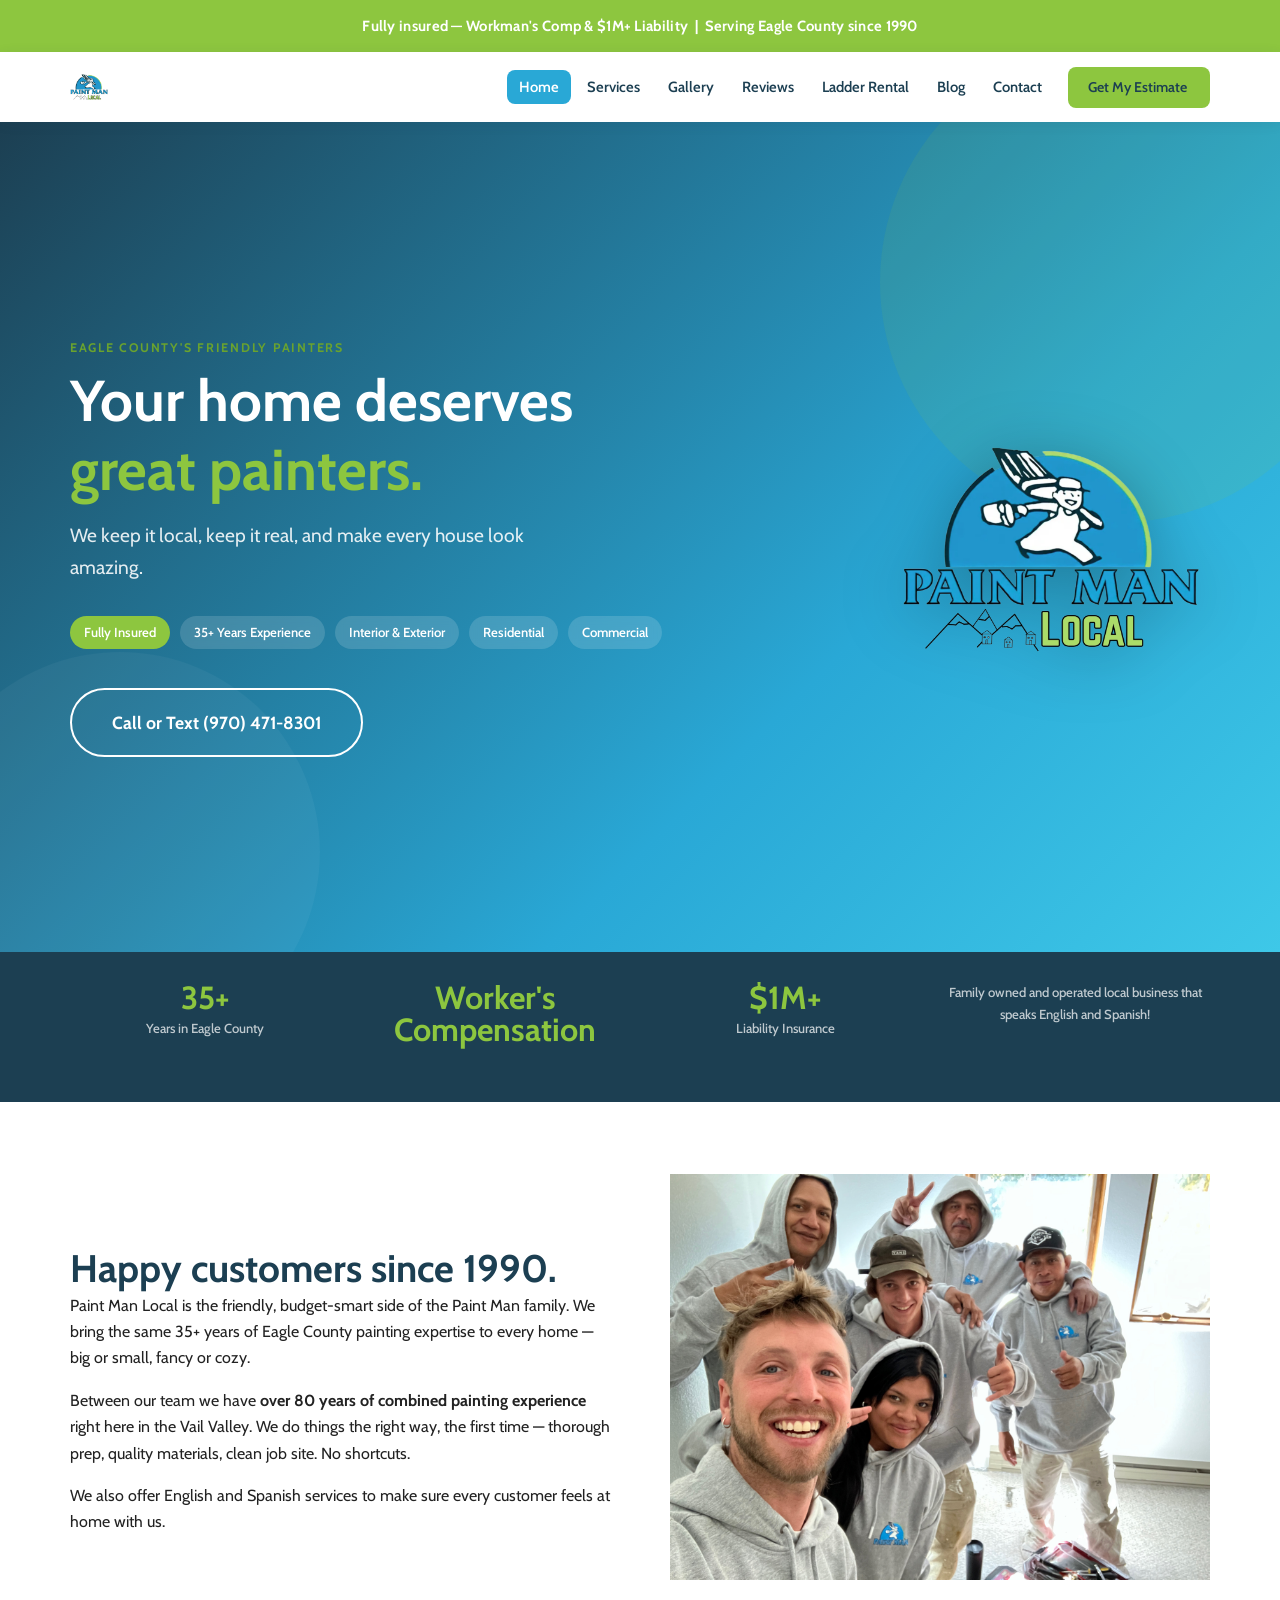
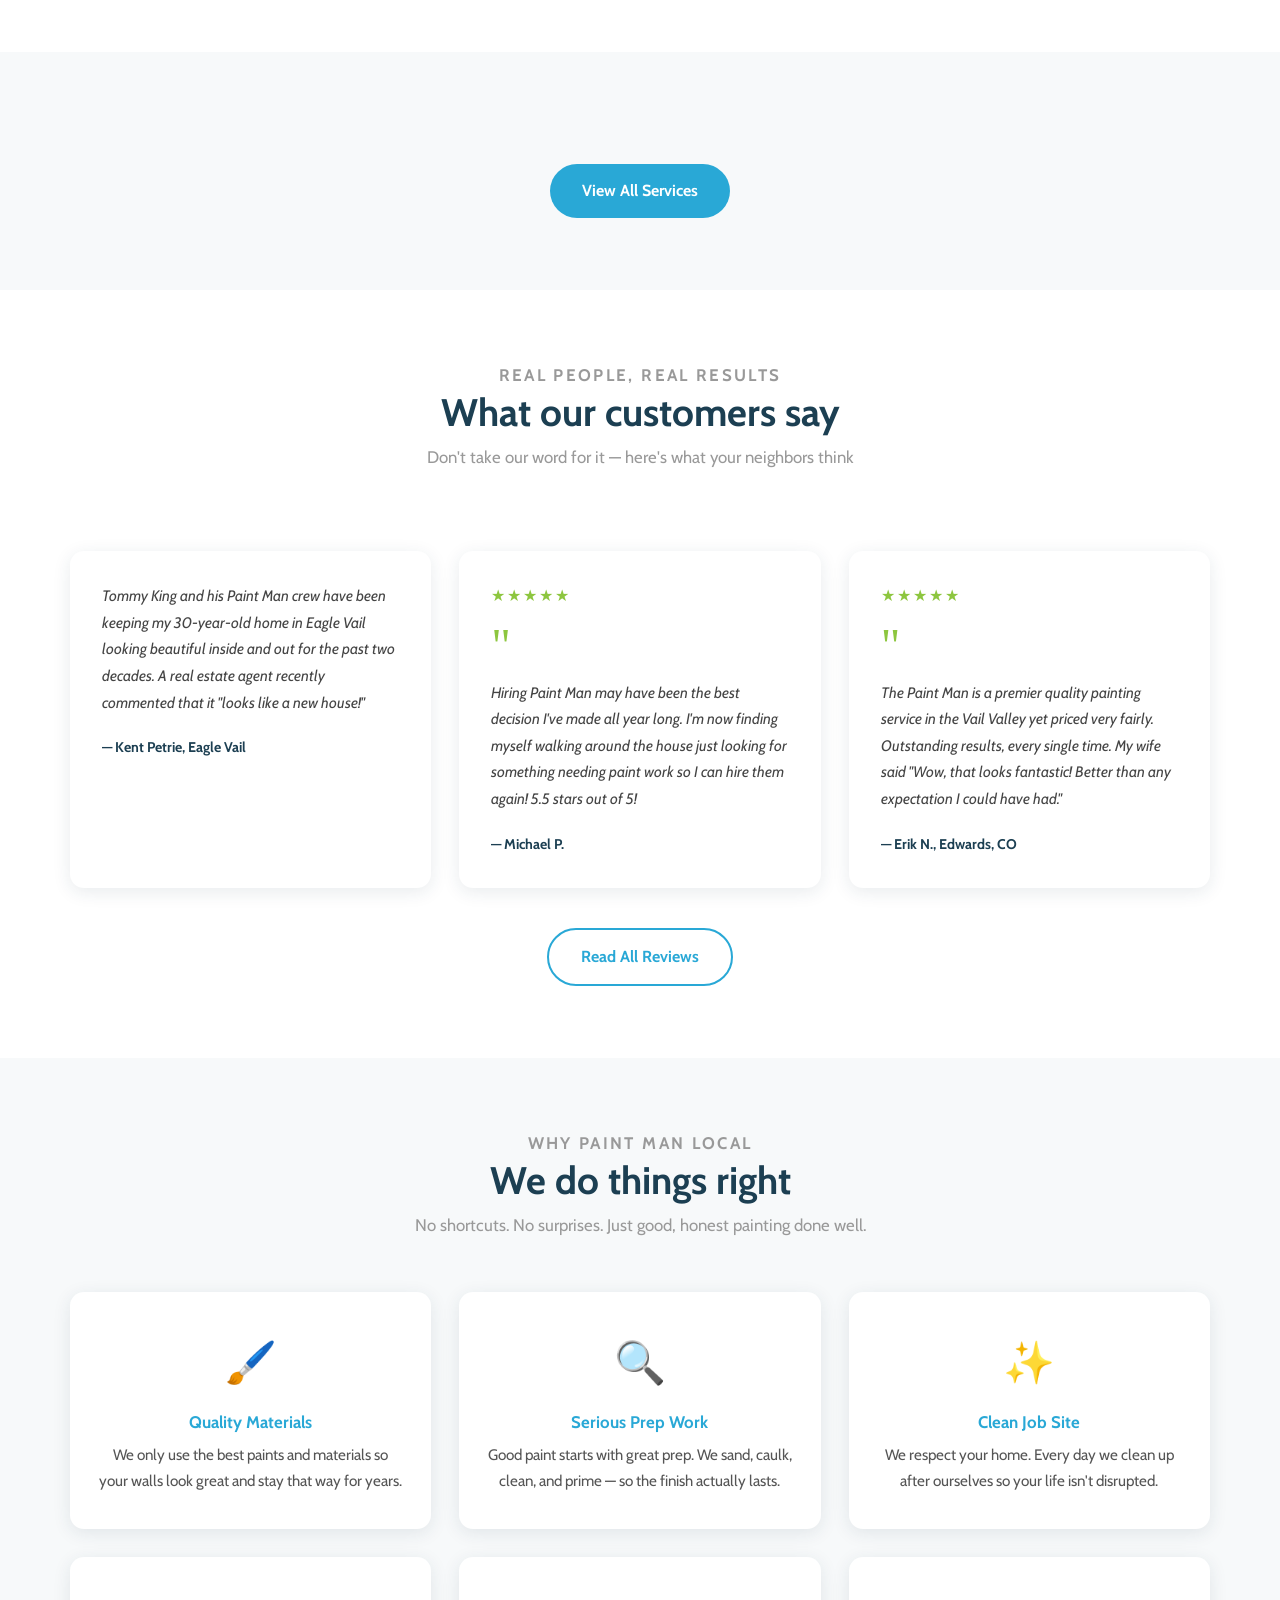
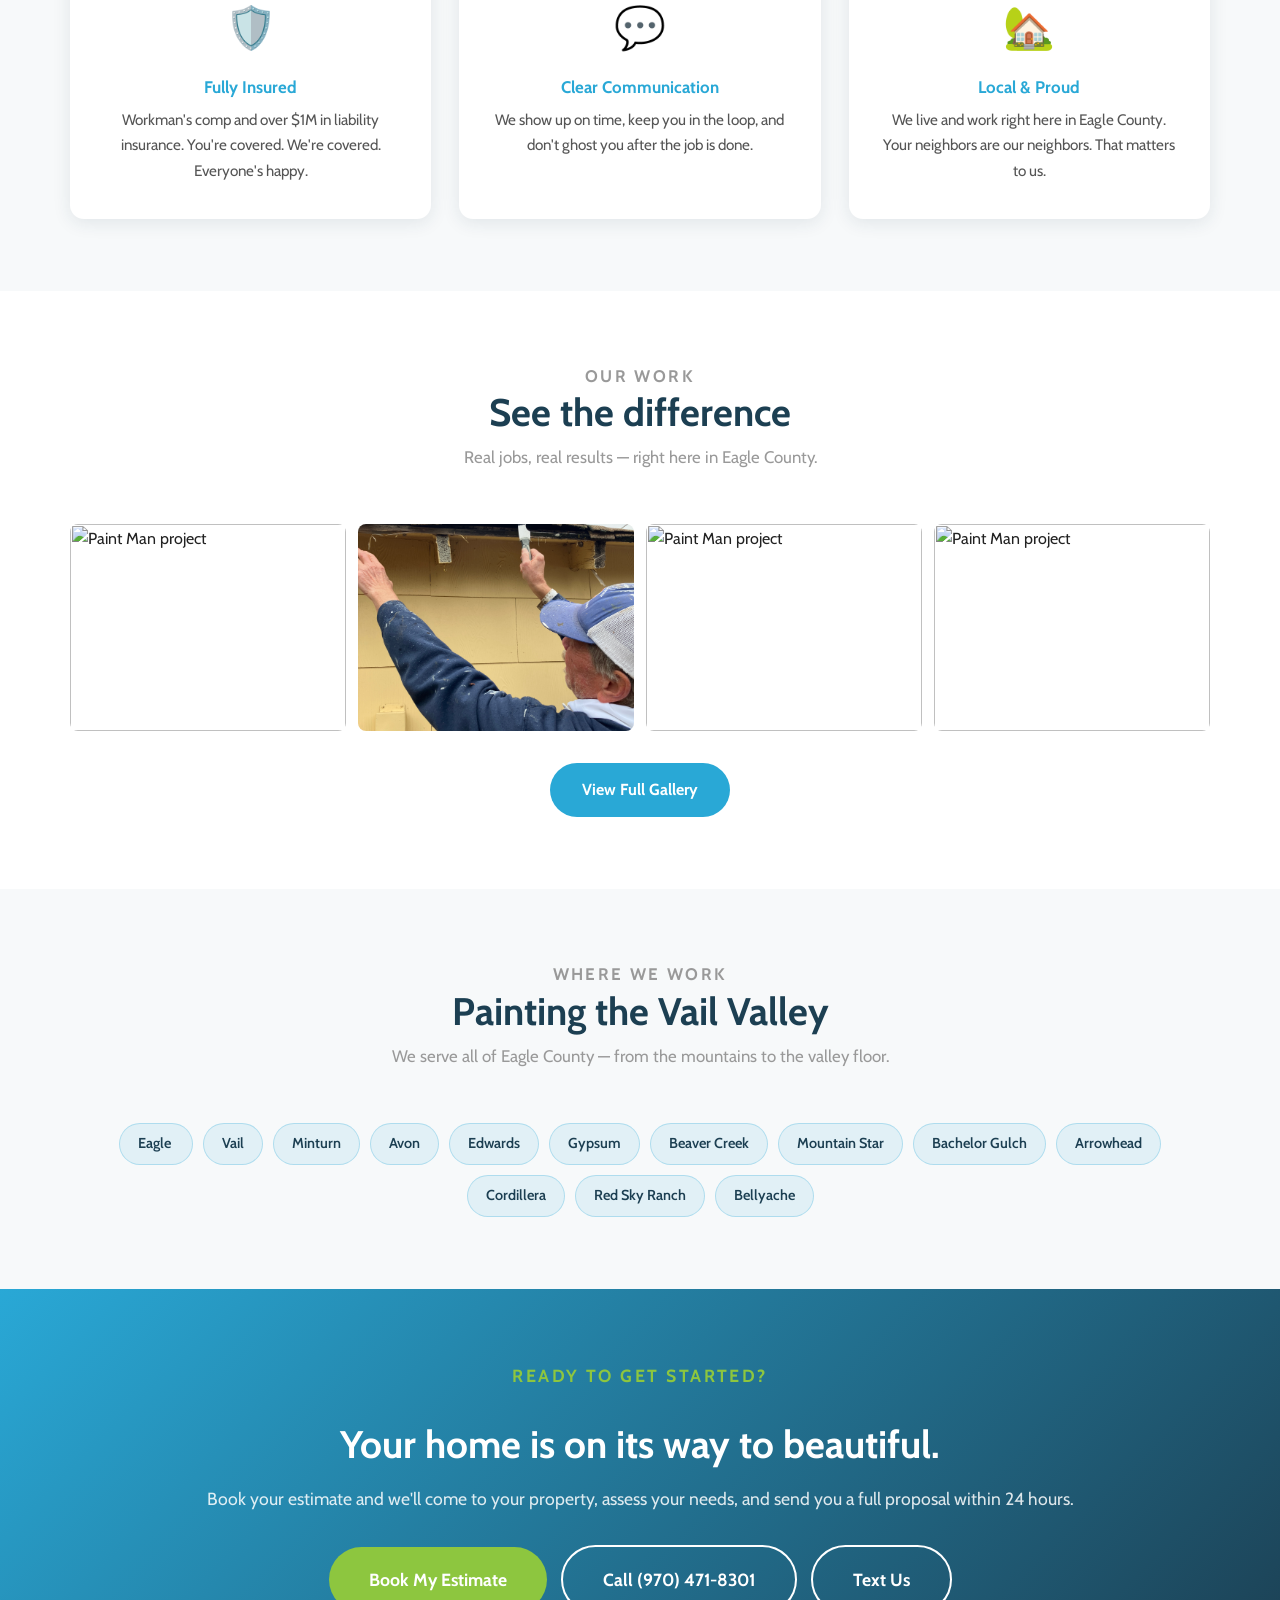
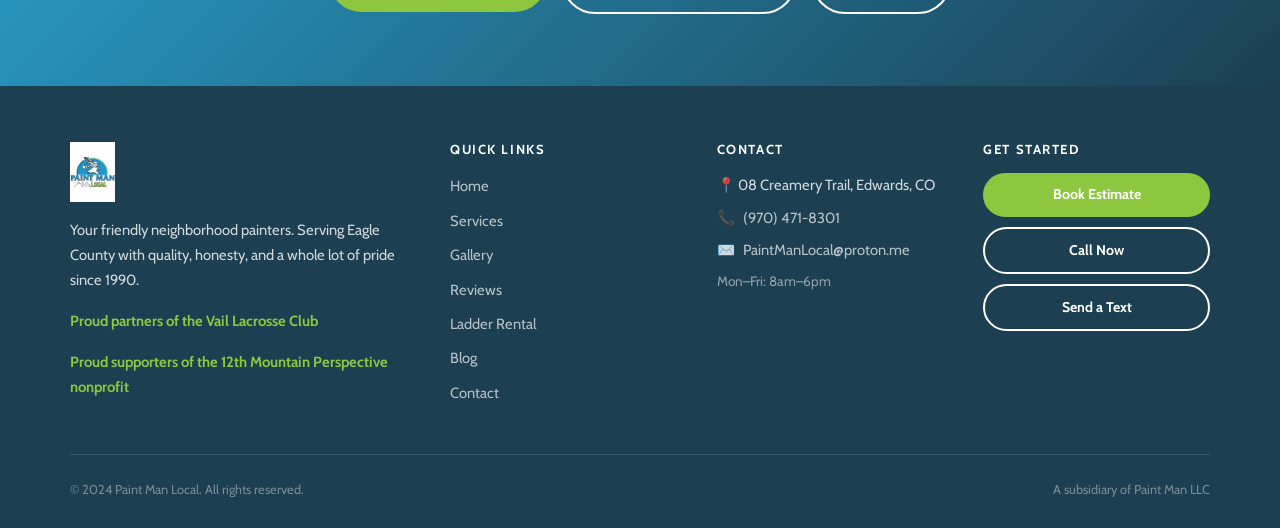
==== index.html @ a969002e "Clean HTML" ====
<html lang="en"><head><meta charset="UTF-8">
  <meta name="viewport" content="width=device-width, initial-scale=1.0">
  <title>Paint Man Local — Friendly, Reliable Painting in Eagle County</title>
  <meta name="description" content="Paint Man Local brings quality painting to every home in Eagle County. Interior, exterior, residential &amp; commercial. Fully insured. Get your $50 estimate today!">
  <link rel="preconnect" href="https://fonts.googleapis.com">
  <link rel="preconnect" href="https://fonts.gstatic.com" crossorigin="">
  <link href="https://fonts.googleapis.com/css2?family=Cabin:ital,wght@0,400;0,500;0,700;1,500&amp;display=swap" rel="stylesheet">
  <link rel="stylesheet" href="assets/css/style.css">
</head>
<body>

  <!-- Insurance Strip -->
  <div class="insurance-strip">
    Fully insured — Workman's Comp &amp; $1M+ Liability &nbsp;|&nbsp; Serving Eagle County since 1990
  </div>

  <!-- Navigation -->
  <nav class="navbar">
    <div class="container">
      <a href="index.html" class="nav-logo">
        <img src="images/Local.logo.nobg.png" alt="Paint Man Local" style="cursor: pointer;">
      </a>
      <ul class="nav-menu">
        <li><a href="index.html" class="active">Home</a></li>
        <li><a href="services.html">Services</a></li>
        <li><a href="gallery.html">Gallery</a></li>
        <li><a href="reviews.html">Reviews</a></li>
        <li><a href="ladder-rental.html">Ladder Rental</a></li>
        <li><a href="blog.html">Blog</a></li>
        <li><a href="contact.html">Contact</a></li>
        <li><a href="get-bid.html" class="btn btn-secondary btn-sm">Get My Estimate&nbsp;</a></li>
      </ul>
      <button class="nav-toggle" aria-label="Toggle navigation">
        <span></span><span></span><span></span>
      </button>
    </div>
  </nav>

  <!-- Hero -->
  <section class="hero">
    <div class="container">
      <div class="hero-inner">
        <div class="hero-content">
          <p class="section-label">Eagle County's Friendly Painters</p>
          <h1>Your home deserves<br><span class="highlight">great painters.</span></h1>
          <p class="hero-tagline">We keep it local, keep it real, and make every house look amazing.</p>
          <div class="hero-badges">
            <span class="badge badge-green">Fully Insured</span>
            <span class="badge">35+ Years Experience</span>
            <span class="badge">Interior &amp; Exterior</span><span class="badge">Residential</span><span class="badge">Commercial</span></div><div class="btn-group">
            <a href="tel:+19704718301" class="btn btn-outline-white btn-lg">Call or Text (970) 471-8301</a>
          </div>
        </div>
        <div class="hero-logo">
          <img src="images/Local.logo.nobg.png" alt="Paint Man Local Logo" style="cursor: pointer;">
        </div>
      </div>
    </div>
  </section>

  <!-- Stats Bar -->
  <div class="stats-bar">
    <div class="container">
      <div class="stats-grid">
        <div class="stat-item">
          <div class="stat-number">35+</div>
          <div class="stat-label">Years in Eagle County</div>
        </div>
        <div class="stat-item">
          <div class="stat-number">Worker's Compensation</div>
          <div class="stat-label"><br></div>
        </div>
        <div class="stat-item">
          <div class="stat-number">$1M+</div>
          <div class="stat-label">Liability Insurance</div></div><div class="stat-item">
          <div class="stat-label">Family owned and operated local business that speaks English and Spanish!</div>
        </div>
      </div>
    </div>
  </div>

  <!-- About -->
  <section class="section-white">
    <div class="container">
      <div class="grid-2" style="align-items: center; gap: 60px;">
        <div>
          <p class="section-label"><br></p>
          <h2>Happy customers since 1990.</h2>
          <p>Paint Man Local is the friendly, budget-smart side of the Paint Man family. We bring the same 35+ years of Eagle County painting expertise to every home — big or small, fancy or cozy.</p>
          <p>Between our team we have <strong>over 80 years of combined painting experience</strong> right here in the Vail Valley. We do things the right way, the first time — thorough prep, quality materials, clean job site. No shortcuts.</p>
          <p>We also offer English and Spanish services to make sure every customer feels at home with us.</p>
        </div>
        <div>
          <img src="images/IMG_1332.jpeg" alt="Paint Man Local crew" style="cursor: pointer;">
        </div>
      </div>
    </div>
  </section>

  <!-- Services Overview -->
  <section class="section-offwhite">
    <div class="container">
      <div style="text-align: center; margin-top: 40px;"><a href="services.html" class="btn btn-primary">View All Services</a>
      </div>
    </div>
  </section>

  <!-- Testimonials -->
  <section class="section-white">
    <div class="container">
      <div class="section-header">
        <p class="section-label">Real People, Real Results</p>
        <h2>What our customers say</h2>
        <p>Don't take our word for it — here's what your neighbors think</p><p><br></p></div><div class="grid-3"><div class="testimonial-card" style="opacity: 1; transform: translateY(0px); transition: opacity 0.5s, transform 0.5s;">
          <p class="testimonial-text">Tommy King and his Paint Man crew have been keeping my 30-year-old home in Eagle Vail looking beautiful inside and out for the past two decades. A real estate agent recently commented that it "looks like a new house!"</p>
          <div class="testimonial-author">— Kent Petrie, Eagle Vail</div>
        </div>
        <div class="testimonial-card" style="opacity: 1; transform: translateY(0px); transition: opacity 0.5s, transform 0.5s;">
          <div class="stars">★★★★★</div>
          <div class="testimonial-quote">"</div>
          <p class="testimonial-text">Hiring Paint Man may have been the best decision I've made all year long. I'm now finding myself walking around the house just looking for something needing paint work so I can hire them again! 5.5 stars out of 5!</p>
          <div class="testimonial-author">— Michael P.</div>
        </div>
        <div class="testimonial-card" style="opacity: 1; transform: translateY(0px); transition: opacity 0.5s, transform 0.5s;">
          <div class="stars">★★★★★</div>
          <div class="testimonial-quote">"</div>
          <p class="testimonial-text">The Paint Man is a premier quality painting service in the Vail Valley yet priced very fairly. Outstanding results, every single time. My wife said "Wow, that looks fantastic! Better than any expectation I could have had."</p>
          <div class="testimonial-author">— Erik N., Edwards, CO</div>
        </div>
      </div>
      <div style="text-align: center; margin-top: 40px;">
        <a href="reviews.html" class="btn btn-outline">Read All Reviews</a>
      </div>
    </div>
  </section>

  <!-- Why Choose Us -->
  <section class="section-offwhite">
    <div class="container">
      <div class="section-header">
        <p class="section-label">Why Paint Man Local</p>
        <h2>We do things right</h2>
        <p>No shortcuts. No surprises. Just good, honest painting done well.</p>
      </div>
      <div class="why-grid">
        <div class="why-card" style="opacity: 1; transform: translateY(0px); transition: opacity 0.5s, transform 0.5s;">
          <div class="why-icon">🖌️</div>
          <h3>Quality Materials</h3>
          <p>We only use the best paints and materials so your walls look great and stay that way for years.</p>
        </div>
        <div class="why-card" style="opacity: 1; transform: translateY(0px); transition: opacity 0.5s, transform 0.5s;">
          <div class="why-icon">🔍</div>
          <h3>Serious Prep Work</h3>
          <p>Good paint starts with great prep. We sand, caulk, clean, and prime — so the finish actually lasts.</p>
        </div>
        <div class="why-card" style="opacity: 1; transform: translateY(0px); transition: opacity 0.5s, transform 0.5s;">
          <div class="why-icon">✨</div>
          <h3>Clean Job Site</h3>
          <p>We respect your home. Every day we clean up after ourselves so your life isn't disrupted.</p>
        </div>
        <div class="why-card" style="opacity: 1; transform: translateY(0px); transition: opacity 0.5s, transform 0.5s;">
          <div class="why-icon">🛡️</div>
          <h3>Fully Insured</h3>
          <p>Workman's comp and over $1M in liability insurance. You're covered. We're covered. Everyone's happy.</p>
        </div>
        <div class="why-card" style="opacity: 1; transform: translateY(0px); transition: opacity 0.5s, transform 0.5s;">
          <div class="why-icon">💬</div>
          <h3>Clear Communication</h3>
          <p>We show up on time, keep you in the loop, and don't ghost you after the job is done.</p>
        </div>
        <div class="why-card" style="opacity: 1; transform: translateY(0px); transition: opacity 0.5s, transform 0.5s;">
          <div class="why-icon">🏡</div>
          <h3>Local &amp; Proud</h3>
          <p>We live and work right here in Eagle County. Your neighbors are our neighbors. That matters to us.</p>
        </div>
      </div>
    </div>
  </section>

  <!-- Gallery Teaser -->
  <section class="section-white">
    <div class="container">
      <div class="section-header">
        <p class="section-label">Our Work</p>
        <h2>See the difference</h2>
        <p>Real jobs, real results — right here in Eagle County.</p>
      </div>
      <div class="gallery-grid" style="grid-template-columns: repeat(4, 1fr);">
        <div class="gallery-item" style="opacity: 1; transform: translateY(0px); transition: opacity 0.5s, transform 0.5s;">
          <img src="images/IMG_0089.jpeg" alt="Paint Man project" style="cursor: pointer;">
          <div class="gallery-overlay"><span class="gallery-overlay-icon">🔍</span></div>
        </div>
        <div class="gallery-item" style="opacity: 1; transform: translateY(0px); transition: opacity 0.5s, transform 0.5s;">
          <img src="images/IMG_1297.jpeg" alt="Paint Man project" style="cursor: pointer;">
          <div class="gallery-overlay"><span class="gallery-overlay-icon">🔍</span></div>
        </div>
        <div class="gallery-item" style="opacity: 1; transform: translateY(0px); transition: opacity 0.5s, transform 0.5s;">
          <img src="https://images.squarespace-cdn.com/content/v1/59067b9537c581913d2792bd/1530547490430-H1JJKJUBM1MNT9XOV9Q0/PM2.jpg" alt="Paint Man project" style="cursor: pointer;">
          <div class="gallery-overlay"><span class="gallery-overlay-icon">🔍</span></div>
        </div>
        <div class="gallery-item" style="opacity: 1; transform: translateY(0px); transition: opacity 0.5s, transform 0.5s;">
          <img src="https://images.squarespace-cdn.com/content/v1/59067b9537c581913d2792bd/1530547491045-X98XNW7NJZYG0W7FWSG1/PMLocal-2-removebg copy 4.png" alt="Paint Man project" style="cursor: pointer;">
          <div class="gallery-overlay"><span class="gallery-overlay-icon">🔍</span></div>
        </div>
      </div>
      <div style="text-align: center; margin-top: 32px;">
        <a href="gallery.html" class="btn btn-primary">View Full Gallery</a>
      </div>
    </div>
  </section>

  <!-- Service Areas -->
  <section class="section-offwhite">
    <div class="container">
      <div class="section-header">
        <p class="section-label">Where We Work</p>
        <h2>Painting the Vail Valley</h2>
        <p>We serve all of Eagle County — from the mountains to the valley floor.</p>
      </div>
      <div class="areas-list">
        <span class="area-tag">Eagle&nbsp;</span>
        <span class="area-tag">Vail</span>
        <span class="area-tag">Minturn</span>
        <span class="area-tag">Avon</span>
        <span class="area-tag">Edwards</span>
        <span class="area-tag">Gypsum</span>
        <span class="area-tag">Beaver Creek</span>
        <span class="area-tag">Mountain Star</span>
        <span class="area-tag">Bachelor Gulch</span>
        <span class="area-tag">Arrowhead</span>
        <span class="area-tag">Cordillera</span>
        <span class="area-tag">Red Sky Ranch</span>
        <span class="area-tag">Bellyache</span>
      </div>
    </div>
  </section>

  <!-- CTA Banner -->
  <section class="cta-banner">
    <div class="container">
      <p class="section-label" style="color: var(--green);">Ready to Get Started?</p>
      <h2>Your home is on its way to beautiful.</h2>
      <p>Book your estimate and we'll come to your property, assess your needs, and send you a full proposal within 24 hours.</p>
      <div class="btn-group" style="justify-content: center;">
        <a href="get-bid.html" class="btn btn-secondary btn-lg">Book My Estimate</a>
        <a href="tel:+19704718301" class="btn btn-outline-white btn-lg">Call (970) 471-8301</a>
        <a href="sms:+19704718301" class="btn btn-outline-white btn-lg">Text Us</a>
      </div>
    </div>
  </section>

  <!-- Footer -->
  <footer class="footer">
    <div class="container">
      <div class="footer-grid">
        <div class="footer-brand">
          <img src="images/Local-2.png" alt="Paint Man Local">
          <p>Your friendly neighborhood painters. Serving Eagle County with quality, honesty, and a whole lot of pride since 1990.</p>
          <p style="margin-top: 1rem;">
            <strong style="color: var(--green);">Proud partners of the Vail Lacrosse Club</strong>
          </p><p style="margin-top: 1rem;"><strong style="color: var(--green);">Proud supporters of the 12th Mountain Perspective nonprofit</strong></p>
        </div>
        <div>
          <h4>Quick Links</h4>
          <ul class="footer-links">
            <li><a href="index.html">Home</a></li>
            <li><a href="services.html">Services</a></li>
            <li><a href="gallery.html">Gallery</a></li>
            <li><a href="reviews.html">Reviews</a></li>
            <li><a href="ladder-rental.html">Ladder Rental</a></li>
            <li><a href="blog.html">Blog</a></li>
            <li><a href="contact.html">Contact</a></li>
          </ul>
        </div>
        <div class="footer-contact">
          <h4>Contact</h4>
          <p>📍 08 Creamery Trail, Edwards, CO</p>
          <p>📞 <a href="tel:+19704718301">(970) 471-8301</a></p>
          <p>✉️ <a href="mailto:PaintManLocal@proton.me">PaintManLocal@proton.me</a></p>
          <p style="margin-top: 0.5rem; font-size: 0.85rem; color: rgba(255, 255, 255, 0.5);">
            Mon–Fri: 8am–6pm<br></p>
        </div>
        <div>
          <h4>Get Started</h4>
          <div class="footer-ctas">
            <a href="get-bid.html" class="btn btn-secondary btn-sm">Book Estimate</a>
            <a href="tel:+19704718301" class="btn btn-outline-white btn-sm">Call Now</a>
            <a href="sms:+19704718301" class="btn btn-outline-white btn-sm">Send a Text</a>
          </div>
        </div>
      </div>
      <div class="footer-bottom">
        <span>© 2024 Paint Man Local. All rights reserved.</span>
        <span>A subsidiary of <a href="https://www.paintmanvail.net" target="_blank">Paint Man&nbsp;</a>LLC</span>
      </div>
    </div>
  </footer>

  <!-- Lightbox (for homepage gallery teaser) -->
  <div class="lightbox">
    <div class="lightbox-inner">
      <button class="lightbox-close" aria-label="Close">×</button>
      <button class="lightbox-prev" aria-label="Previous">←</button>
      <img class="lightbox-img" src="" alt="" style="cursor: pointer;">
      <button class="lightbox-next" aria-label="Next">→</button>
    </div>
  </div>

  <script src="assets/js/main.js"></script>



</body></html>
---- assets/css/style.css ----
/* ============================================================
   Paint Man Local — style.css
   Colors extracted from Paint Man Local logo
   ============================================================ */

/* ---------- CSS Custom Properties ---------- */
:root {
  --blue:        #29A8D6;
  --blue-dark:   #1C3F52;
  --green:       #8DC63F;
  --green-dark:  #6AA32E;
  --white:       #FFFFFF;
  --off-white:   #F7F9FA;
  --gray-light:  #E8EDEF;
  --gray:        #999999;
  --body-text:   #222222;
  --shadow:      0 4px 18px rgba(28, 63, 82, 0.10);
  --shadow-hover:0 8px 28px rgba(28, 63, 82, 0.18);
  --radius:      14px;
  --radius-sm:   8px;
  --radius-pill: 50px;
  --transition:  0.22s ease;
  --font:        'Cabin', 'Karla', Arial, sans-serif;
  --nav-height:  70px;
}

/* ---------- Reset & Base ---------- */
*, *::before, *::after { box-sizing: border-box; margin: 0; padding: 0; }
html { scroll-behavior: smooth; font-size: 16px; }
body {
  font-family: var(--font);
  color: var(--body-text);
  background: var(--white);
  line-height: 1.65;
  -webkit-font-smoothing: antialiased;
}
img { max-width: 100%; height: auto; display: block; }
a { color: var(--blue); text-decoration: none; transition: color var(--transition); }
a:hover { color: var(--blue-dark); }
ul { list-style: none; }

/* ---------- Typography ---------- */
h1, h2, h3, h4, h5 {
  font-family: var(--font);
  font-weight: 700;
  line-height: 1.2;
  color: var(--blue-dark);
}
h1 { font-size: clamp(2rem, 5vw, 3.2rem); }
h2 { font-size: clamp(1.6rem, 3.5vw, 2.4rem); }
h3 { font-size: clamp(1.15rem, 2vw, 1.5rem); }
h4 { font-size: 1.1rem; }
p { margin-bottom: 1rem; }
p:last-child { margin-bottom: 0; }

.section-label {
  font-size: 0.78rem;
  font-weight: 700;
  letter-spacing: 0.14em;
  text-transform: uppercase;
  color: var(--green-dark);
  margin-bottom: 0.5rem;
}

/* ---------- Layout ---------- */
.container { width: 92%; max-width: 1140px; margin: 0 auto; }
section { padding: 72px 0; }
.section-white    { background: var(--white); }
.section-offwhite { background: var(--off-white); }
.section-blue     { background: var(--blue); color: var(--white); }
.section-dark     { background: var(--blue-dark); color: var(--white); }
.section-blue h1, .section-blue h2, .section-blue h3,
.section-dark h1, .section-dark h2, .section-dark h3 { color: var(--white); }

.section-header { text-align: center; margin-bottom: 52px; }
.section-header h2 { margin-bottom: 0.5rem; }
.section-header p { color: var(--gray); font-size: 1.05rem; max-width: 560px; margin: 0 auto; }

/* ---------- Buttons ---------- */
.btn {
  display: inline-block;
  padding: 14px 32px;
  border-radius: var(--radius-pill);
  font-family: var(--font);
  font-size: 1rem;
  font-weight: 700;
  cursor: pointer;
  border: none;
  transition: transform var(--transition), box-shadow var(--transition), background var(--transition);
  text-align: center;
  white-space: nowrap;
}
.btn:hover { transform: translateY(-2px); box-shadow: var(--shadow-hover); }
.btn:active { transform: translateY(0); }
.btn-primary   { background: var(--blue); color: var(--white); }
.btn-primary:hover { background: #1E90BB; color: var(--white); }
.btn-secondary { background: var(--green); color: var(--white); }
.btn-secondary:hover { background: var(--green-dark); color: var(--white); }
.btn-outline   { background: transparent; color: var(--blue); border: 2px solid var(--blue); }
.btn-outline:hover { background: var(--blue); color: var(--white); }
.btn-outline-white { background: transparent; color: var(--white); border: 2px solid var(--white); }
.btn-outline-white:hover { background: var(--white); color: var(--blue-dark); }
.btn-lg { padding: 18px 40px; font-size: 1.1rem; }
.btn-sm { padding: 10px 22px; font-size: 0.88rem; }
.btn-group { display: flex; flex-wrap: wrap; gap: 14px; align-items: center; }

/* ---------- Navigation ---------- */
.navbar {
  position: sticky;
  top: 0;
  z-index: 1000;
  background: var(--white);
  box-shadow: 0 2px 12px rgba(28,63,82,0.09);
  height: var(--nav-height);
}
.navbar .container {
  height: 100%;
  display: flex;
  align-items: center;
  justify-content: space-between;
}
.nav-logo img { height: 50px; width: auto; }
.nav-menu { display: flex; align-items: center; gap: 4px; }
.nav-menu a {
  color: var(--blue-dark);
  font-weight: 600;
  font-size: 0.92rem;
  padding: 8px 12px;
  border-radius: var(--radius-sm);
  transition: background var(--transition), color var(--transition);
}
.nav-menu a:hover, .nav-menu a.active { background: var(--blue); color: var(--white); }
.nav-menu .btn { margin-left: 10px; padding: 9px 20px; font-size: 0.88rem; }
.nav-toggle {
  display: none;
  flex-direction: column;
  gap: 5px;
  cursor: pointer;
  background: none;
  border: none;
  padding: 6px;
}
.nav-toggle span {
  display: block;
  width: 26px;
  height: 3px;
  background: var(--blue-dark);
  border-radius: 2px;
  transition: all var(--transition);
}
.nav-toggle.open span:nth-child(1) { transform: translateY(8px) rotate(45deg); }
.nav-toggle.open span:nth-child(2) { opacity: 0; }
.nav-toggle.open span:nth-child(3) { transform: translateY(-8px) rotate(-45deg); }

/* ---------- Hero ---------- */
.hero {
  min-height: calc(100vh - var(--nav-height));
  background: linear-gradient(135deg, var(--blue-dark) 0%, var(--blue) 65%, #3EC8E8 100%);
  display: flex;
  align-items: center;
  position: relative;
  overflow: hidden;
  padding: 80px 0 60px;
}
.hero::before {
  content: '';
  position: absolute;
  top: -80px; right: -80px;
  width: 480px; height: 480px;
  background: rgba(141,198,63,0.10);
  border-radius: 50%;
  pointer-events: none;
}
.hero::after {
  content: '';
  position: absolute;
  bottom: -100px; left: -80px;
  width: 400px; height: 400px;
  background: rgba(255,255,255,0.04);
  border-radius: 50%;
  pointer-events: none;
}
.hero-inner {
  position: relative;
  z-index: 1;
  display: flex;
  align-items: center;
  gap: 60px;
}
.hero-content { flex: 1; color: var(--white); }
.hero-content h1 { color: var(--white); margin-bottom: 1rem; font-size: clamp(2.2rem, 5vw, 3.6rem); }
.hero-content h1 .highlight { color: var(--green); }
.hero-tagline {
  font-size: clamp(1rem, 2vw, 1.2rem);
  color: rgba(255,255,255,0.88);
  margin-bottom: 2rem;
  max-width: 460px;
}
.hero-badges { display: flex; flex-wrap: wrap; gap: 10px; margin-bottom: 2.4rem; }
.badge {
  display: inline-flex;
  align-items: center;
  gap: 6px;
  background: rgba(255,255,255,0.15);
  color: var(--white);
  padding: 6px 14px;
  border-radius: var(--radius-pill);
  font-size: 0.82rem;
  font-weight: 600;
  backdrop-filter: blur(4px);
}
.badge-green { background: var(--green); }
.hero-logo { flex: 0 0 320px; display: flex; align-items: center; justify-content: center; }
.hero-logo img {
  width: 100%;
  max-width: 300px;
  filter: drop-shadow(0 8px 32px rgba(0,0,0,0.28));
  animation: float 4s ease-in-out infinite;
}
@keyframes float {
  0%, 100% { transform: translateY(0); }
  50%       { transform: translateY(-12px); }
}

/* ---------- Stats Bar ---------- */
.stats-bar { background: var(--blue-dark); padding: 30px 0; }
.stats-grid { display: grid; grid-template-columns: repeat(4, 1fr); gap: 20px; text-align: center; }
.stat-item { color: var(--white); }
.stat-number { font-size: 2rem; font-weight: 700; color: var(--green); line-height: 1; margin-bottom: 4px; }
.stat-label  { font-size: 0.82rem; color: rgba(255,255,255,0.72); font-weight: 500; }

/* ---------- Cards ---------- */
.card {
  background: var(--white);
  border-radius: var(--radius);
  box-shadow: var(--shadow);
  overflow: hidden;
  transition: transform var(--transition), box-shadow var(--transition);
}
.card:hover { transform: translateY(-4px); box-shadow: var(--shadow-hover); }
.card-body { padding: 28px; }
.card-img { width: 100%; height: 200px; object-fit: cover; }

/* ---------- Grid Layouts ---------- */
.grid-2 { display: grid; grid-template-columns: repeat(2, 1fr); gap: 32px; }
.grid-3 { display: grid; grid-template-columns: repeat(3, 1fr); gap: 28px; }
.grid-4 { display: grid; grid-template-columns: repeat(4, 1fr); gap: 24px; }

/* ---------- Services ---------- */
.service-card {
  background: var(--white);
  border-radius: var(--radius);
  box-shadow: var(--shadow);
  overflow: hidden;
  transition: transform var(--transition), box-shadow var(--transition);
}
.service-card:hover { transform: translateY(-4px); box-shadow: var(--shadow-hover); }
.service-card img { width: 100%; height: 200px; object-fit: cover; }
.service-card-body { padding: 24px; }
.service-card-body h3 { color: var(--blue); margin-bottom: 0.5rem; font-size: 1.1rem; }
.service-card-body p { color: #555; font-size: 0.95rem; margin: 0; }
.service-section-title { display: flex; align-items: center; gap: 14px; margin-bottom: 32px; }
.service-section-title h2 { margin: 0; }
.service-icon {
  width: 50px; height: 50px;
  background: var(--blue);
  border-radius: 12px;
  display: flex;
  align-items: center;
  justify-content: center;
  font-size: 1.5rem;
  flex-shrink: 0;
}

/* ---------- Testimonials ---------- */
.testimonial-card {
  background: var(--white);
  border-radius: var(--radius);
  box-shadow: var(--shadow);
  padding: 32px;
  transition: transform var(--transition), box-shadow var(--transition);
}
.testimonial-card:hover { transform: translateY(-4px); box-shadow: var(--shadow-hover); }
.testimonial-quote { font-size: 3rem; color: var(--green); line-height: 1; margin-bottom: 10px; font-family: Georgia, serif; }
.testimonial-text { font-size: 0.95rem; color: #444; line-height: 1.75; margin-bottom: 20px; font-style: italic; }
.testimonial-author { font-weight: 700; color: var(--blue-dark); font-size: 0.88rem; }
.stars { color: var(--green); font-size: 1rem; margin-bottom: 12px; letter-spacing: 2px; }

/* ---------- Gallery Grid ---------- */
.gallery-grid {
  display: grid;
  grid-template-columns: repeat(4, 1fr);
  gap: 12px;
}
.gallery-item {
  position: relative;
  overflow: hidden;
  border-radius: var(--radius-sm);
  cursor: pointer;
  aspect-ratio: 4/3;
}
.gallery-item img { width: 100%; height: 100%; object-fit: cover; transition: transform 0.35s ease; }
.gallery-item:hover img { transform: scale(1.07); }
.gallery-overlay {
  position: absolute;
  inset: 0;
  background: rgba(28,63,82,0.45);
  display: flex;
  align-items: center;
  justify-content: center;
  opacity: 0;
  transition: opacity var(--transition);
}
.gallery-item:hover .gallery-overlay { opacity: 1; }
.gallery-overlay-icon { color: var(--white); font-size: 2rem; }

/* ---------- Lightbox ---------- */
.lightbox {
  display: none;
  position: fixed;
  inset: 0;
  z-index: 9999;
  background: rgba(0,0,0,0.92);
  align-items: center;
  justify-content: center;
  padding: 20px;
}
.lightbox.active { display: flex; }
.lightbox-inner { position: relative; max-width: 900px; width: 100%; }
.lightbox-inner img { width: 100%; max-height: 80vh; object-fit: contain; border-radius: var(--radius-sm); }
.lightbox-close {
  position: absolute;
  top: -44px; right: 0;
  background: none;
  border: none;
  color: var(--white);
  font-size: 2rem;
  cursor: pointer;
  line-height: 1;
}
.lightbox-prev, .lightbox-next {
  position: absolute;
  top: 50%;
  transform: translateY(-50%);
  background: rgba(255,255,255,0.15);
  border: none;
  color: var(--white);
  font-size: 1.6rem;
  width: 48px; height: 48px;
  border-radius: 50%;
  cursor: pointer;
  display: flex;
  align-items: center;
  justify-content: center;
  transition: background var(--transition);
}
.lightbox-prev:hover, .lightbox-next:hover { background: rgba(255,255,255,0.3); }
.lightbox-prev { left: -64px; }
.lightbox-next { right: -64px; }

/* ---------- Why Choose Us ---------- */
.why-grid { display: grid; grid-template-columns: repeat(3, 1fr); gap: 28px; }
.why-card {
  text-align: center;
  padding: 36px 28px;
  background: var(--white);
  border-radius: var(--radius);
  box-shadow: var(--shadow);
  transition: transform var(--transition), box-shadow var(--transition);
}
.why-card:hover { transform: translateY(-4px); box-shadow: var(--shadow-hover); }
.why-icon { font-size: 2.6rem; margin-bottom: 16px; }
.why-card h3 { color: var(--blue); margin-bottom: 10px; font-size: 1.05rem; }
.why-card p { color: #555; font-size: 0.95rem; margin: 0; }

/* ---------- Service Areas ---------- */
.areas-list { display: flex; flex-wrap: wrap; gap: 10px; justify-content: center; }
.area-tag {
  background: rgba(41,168,214,0.10);
  color: var(--blue-dark);
  border: 1.5px solid rgba(41,168,214,0.28);
  padding: 8px 18px;
  border-radius: var(--radius-pill);
  font-size: 0.9rem;
  font-weight: 600;
  transition: background var(--transition), color var(--transition), border-color var(--transition);
  cursor: default;
}
.area-tag:hover { background: var(--blue); color: var(--white); border-color: var(--blue); }

/* ---------- CTA Banner ---------- */
.cta-banner {
  background: linear-gradient(135deg, var(--blue) 0%, var(--blue-dark) 100%);
  padding: 72px 0;
  text-align: center;
  color: var(--white);
}
.cta-banner h2 { color: var(--white); margin-bottom: 1rem; }
.cta-banner p  { color: rgba(255,255,255,0.85); margin-bottom: 2rem; font-size: 1.1rem; }

/* ---------- Contact Page ---------- */
.contact-grid { display: grid; grid-template-columns: 1fr 1.3fr; gap: 56px; align-items: start; }
.contact-info-block { display: flex; flex-direction: column; gap: 24px; }
.contact-info-item { display: flex; align-items: flex-start; gap: 16px; }
.contact-info-icon {
  width: 44px; height: 44px;
  background: var(--blue);
  border-radius: 12px;
  display: flex;
  align-items: center;
  justify-content: center;
  color: var(--white);
  font-size: 1.2rem;
  flex-shrink: 0;
}
.contact-info-item h4 {
  color: var(--blue-dark);
  margin-bottom: 4px;
  font-size: 0.82rem;
  text-transform: uppercase;
  letter-spacing: 0.08em;
}
.contact-info-item p, .contact-info-item a { color: #444; font-size: 1rem; margin: 0; }
.hours-grid { display: grid; grid-template-columns: 1fr 1fr; gap: 4px 24px; font-size: 0.9rem; }
.hours-grid dt { font-weight: 700; color: var(--blue-dark); }
.hours-grid dd { color: #555; }

/* ---------- Forms ---------- */
.form-card { background: var(--white); border-radius: var(--radius); box-shadow: var(--shadow); padding: 40px; }
.form-group { margin-bottom: 20px; }
.form-group label { display: block; font-weight: 600; font-size: 0.88rem; color: var(--blue-dark); margin-bottom: 6px; }
.form-group input,
.form-group textarea,
.form-group select {
  width: 100%;
  padding: 12px 16px;
  border: 2px solid var(--gray-light);
  border-radius: var(--radius-sm);
  font-family: var(--font);
  font-size: 1rem;
  color: var(--body-text);
  background: var(--white);
  transition: border-color var(--transition), box-shadow var(--transition);
  outline: none;
  appearance: none;
}
.form-group input:focus,
.form-group textarea:focus,
.form-group select:focus {
  border-color: var(--blue);
  box-shadow: 0 0 0 3px rgba(41,168,214,0.15);
}
.form-group textarea { resize: vertical; min-height: 120px; }
.form-row { display: grid; grid-template-columns: 1fr 1fr; gap: 16px; }
.form-note { font-size: 0.82rem; color: var(--gray); margin-top: 6px; }
.required { color: #e53e3e; }

/* ---------- Bid Page ---------- */
.bid-summary {
  background: linear-gradient(135deg, var(--blue) 0%, var(--blue-dark) 100%);
  border-radius: var(--radius);
  padding: 32px;
  color: var(--white);
  margin-bottom: 28px;
}
.bid-summary h3 { color: var(--white); margin-bottom: 6px; }
.bid-summary p  { color: rgba(255,255,255,0.82); margin-bottom: 0; }
.bid-price { font-size: 3.2rem; font-weight: 700; color: var(--green); line-height: 1; margin: 12px 0; }
.bid-includes { list-style: none; margin-top: 16px; }
.bid-includes li {
  display: flex;
  align-items: center;
  gap: 10px;
  font-size: 0.92rem;
  color: rgba(255,255,255,0.9);
  margin-bottom: 8px;
}
.bid-includes li::before { content: '✓'; color: var(--green); font-weight: 700; flex-shrink: 0; }

.stripe-placeholder {
  border: 2px dashed var(--gray-light);
  border-radius: var(--radius-sm);
  padding: 28px;
  text-align: center;
  background: var(--off-white);
  margin-bottom: 20px;
}
.stripe-placeholder p { color: var(--gray); font-size: 0.88rem; margin: 0; }
.stripe-lock { display: flex; align-items: center; justify-content: center; gap: 8px; font-size: 0.8rem; color: var(--gray); margin-top: 10px; }

/* ---------- Blog ---------- */
.blog-grid { display: grid; grid-template-columns: repeat(3, 1fr); gap: 28px; }
.blog-card {
  background: var(--white);
  border-radius: var(--radius);
  box-shadow: var(--shadow);
  overflow: hidden;
  transition: transform var(--transition), box-shadow var(--transition);
}
.blog-card:hover { transform: translateY(-4px); box-shadow: var(--shadow-hover); }
.blog-card-img { width: 100%; height: 180px; object-fit: cover; }
.blog-card-body { padding: 24px; }
.blog-meta { font-size: 0.78rem; color: var(--gray); margin-bottom: 8px; font-weight: 700; text-transform: uppercase; letter-spacing: 0.06em; }
.blog-card-body h3 { font-size: 1.05rem; color: var(--blue-dark); margin-bottom: 10px; }
.blog-card-body p  { font-size: 0.92rem; color: #555; text-align: right !important; }

/* ---------- Ladder Rental ---------- */
.ladder-card {
  background: var(--white);
  border-radius: var(--radius);
  box-shadow: var(--shadow);
  padding: 40px;
  text-align: center;
  transition: transform var(--transition), box-shadow var(--transition);
}
.ladder-card:hover { transform: translateY(-4px); box-shadow: var(--shadow-hover); }
.ladder-icon { font-size: 3.5rem; margin-bottom: 16px; }
.ladder-price { font-size: 2.4rem; font-weight: 700; color: var(--blue); margin: 12px 0; }
.ladder-price span { font-size: 1rem; font-weight: 400; color: var(--gray); }
.ladder-card h3 { color: var(--blue-dark); margin-bottom: 8px; }
.ladder-card p  { color: #555; font-size: 0.95rem; margin-bottom: 20px; }

/* ---------- Team ---------- */
.team-grid { display: grid; grid-template-columns: repeat(2, 1fr); gap: 40px; }
.team-card { display: flex; flex-direction: column; align-items: center; text-align: center; gap: 16px; }
.team-img { width: 160px; height: 160px; border-radius: 50%; object-fit: cover; border: 4px solid var(--blue); }
.team-card h3 { color: var(--blue-dark); margin-bottom: 4px; }
.team-card .role { color: var(--green-dark); font-weight: 700; font-size: 0.9rem; margin-bottom: 8px; }
.team-card p { color: #555; font-size: 0.95rem; }

/* ---------- Page Header (inner pages) ---------- */
.page-header {
  background: linear-gradient(135deg, var(--blue-dark) 0%, var(--blue) 100%);
  padding: 64px 0;
  text-align: center;
}
.page-header h1 { color: var(--white); margin-bottom: 0.5rem; }
.page-header p  { color: rgba(255,255,255,0.82); font-size: 1.1rem; margin: 0; }

/* ---------- Insurance Strip ---------- */
.insurance-strip {
  background: var(--green);
  color: var(--white);
  text-align: center;
  padding: 14px 0;
  font-weight: 700;
  font-size: 0.92rem;
  letter-spacing: 0.02em;
}

/* ---------- Footer ---------- */
.footer { background: var(--blue-dark); color: rgba(255,255,255,0.80); padding: 56px 0 28px; }
.footer-grid { display: grid; grid-template-columns: 1.5fr 1fr 1fr 1fr; gap: 40px; margin-bottom: 48px; }
.footer-brand img { height: 60px; margin-bottom: 16px; }
.footer-brand p   { font-size: 0.92rem; line-height: 1.7; }
.footer h4 { color: var(--white); font-size: 0.82rem; text-transform: uppercase; letter-spacing: 0.12em; margin-bottom: 16px; }
.footer-links { display: flex; flex-direction: column; gap: 8px; }
.footer-links a { color: rgba(255,255,255,0.68); font-size: 0.92rem; transition: color var(--transition); }
.footer-links a:hover { color: var(--green); }
.footer-contact p { font-size: 0.92rem; margin-bottom: 8px; display: flex; align-items: center; gap: 8px; }
.footer-contact a { color: rgba(255,255,255,0.68); }
.footer-contact a:hover { color: var(--green); }
.footer-ctas { display: flex; flex-direction: column; gap: 10px; }
.footer-bottom {
  border-top: 1px solid rgba(255,255,255,0.12);
  padding-top: 24px;
  display: flex;
  justify-content: space-between;
  align-items: center;
  font-size: 0.80rem;
  color: rgba(255,255,255,0.40);
  flex-wrap: wrap;
  gap: 8px;
}
.footer-bottom a { color: rgba(255,255,255,0.40); }
.footer-bottom a:hover { color: var(--green); }

/* ---------- Thank You ---------- */
.thankyou-box { max-width: 620px; margin: 0 auto; text-align: center; padding: 80px 32px; }
.thankyou-icon { font-size: 5rem; margin-bottom: 24px; }
.thankyou-box h1 { margin-bottom: 1rem; }
.thankyou-box p  { color: #555; margin-bottom: 1.4rem; }
.next-steps { background: var(--off-white); border-radius: var(--radius); padding: 28px 32px; text-align: left; margin: 32px 0; }
.next-steps h3 { color: var(--blue-dark); margin-bottom: 16px; }
.next-step-item { display: flex; gap: 14px; align-items: flex-start; margin-bottom: 14px; }
.step-num {
  background: var(--blue);
  color: var(--white);
  width: 28px; height: 28px;
  border-radius: 50%;
  display: flex; align-items: center; justify-content: center;
  font-size: 0.8rem;
  font-weight: 700;
  flex-shrink: 0;
}
.next-step-item p { margin: 0; font-size: 0.95rem; color: #444; padding-top: 4px; }

/* ---------- Responsive ---------- */
@media (max-width: 1024px) {
  .grid-4 { grid-template-columns: repeat(2, 1fr); }
  .gallery-grid { grid-template-columns: repeat(3, 1fr); }
  .footer-grid { grid-template-columns: 1fr 1fr; gap: 32px; }
  .stats-grid { grid-template-columns: repeat(2, 1fr); }
  .lightbox-prev { left: -52px; }
  .lightbox-next { right: -52px; }
}

@media (max-width: 768px) {
  :root { --nav-height: 60px; }
  section { padding: 52px 0; }

  .nav-menu {
    display: none;
    position: absolute;
    top: var(--nav-height);
    left: 0; right: 0;
    background: var(--white);
    flex-direction: column;
    padding: 16px 20px 24px;
    box-shadow: 0 8px 24px rgba(0,0,0,0.12);
    gap: 4px;
    align-items: stretch;
  }
  .nav-menu.open { display: flex; }
  .nav-menu a { width: 100%; padding: 12px 16px; }
  .nav-menu .btn { margin: 8px 0 0; width: 100%; text-align: center; }
  .nav-toggle { display: flex; }

  .hero { padding: 60px 0 44px; min-height: auto; }
  .hero-inner { flex-direction: column-reverse; gap: 32px; text-align: center; }
  .hero-logo { flex: none; }
  .hero-logo img { max-width: 220px; animation: none; }
  .hero-badges { justify-content: center; }
  .btn-group { justify-content: center; }

  .grid-2, .grid-3, .why-grid, .team-grid { grid-template-columns: 1fr; }
  .gallery-grid { grid-template-columns: repeat(2, 1fr); }
  .contact-grid { grid-template-columns: 1fr; gap: 32px; }
  .form-row { grid-template-columns: 1fr; }
  .blog-grid { grid-template-columns: 1fr; }

  .lightbox-prev { left: 4px; }
  .lightbox-next { right: 4px; }

  .footer-grid { grid-template-columns: 1fr; gap: 28px; }
  .footer-bottom { flex-direction: column; text-align: center; }
}

@media (max-width: 480px) {
  .stats-grid { grid-template-columns: repeat(2, 1fr); }
  .gallery-grid { grid-template-columns: repeat(2, 1fr); }
  .form-card { padding: 24px 18px; }
  .bid-summary { padding: 24px; }
}
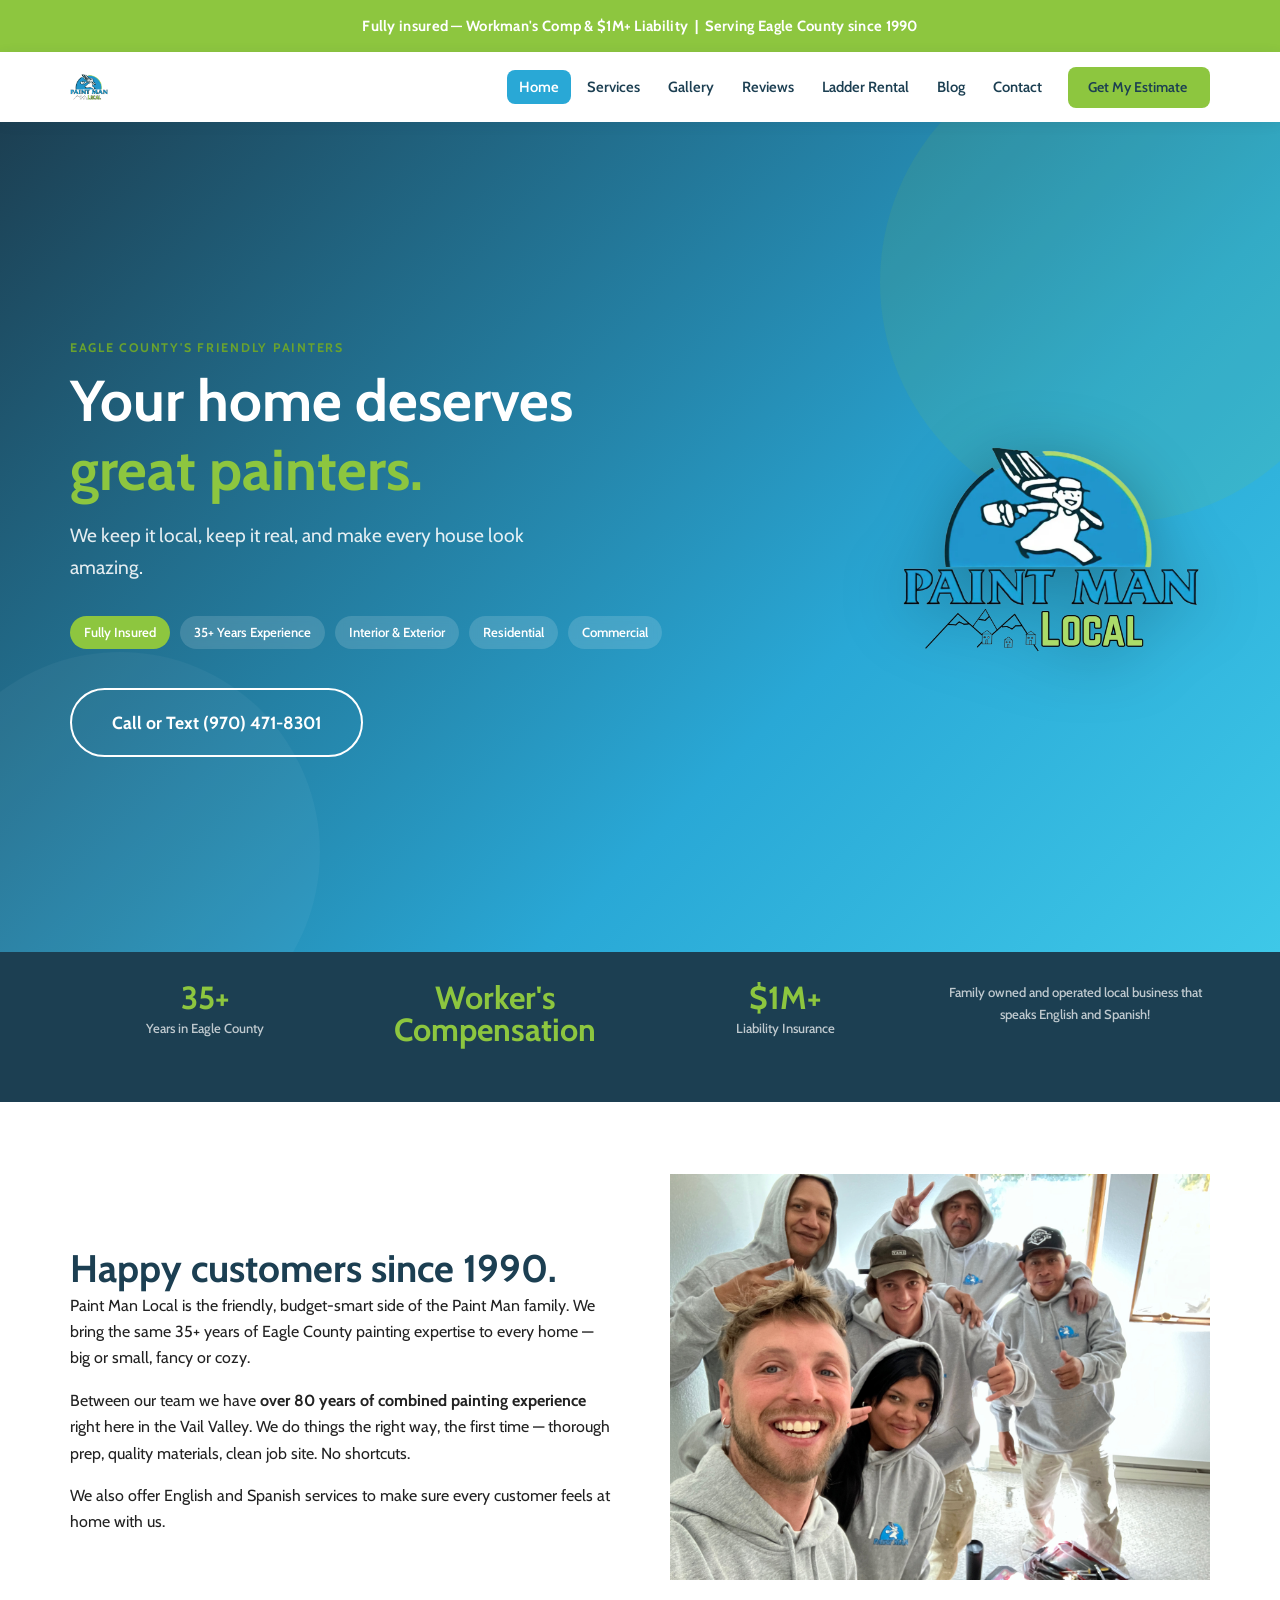
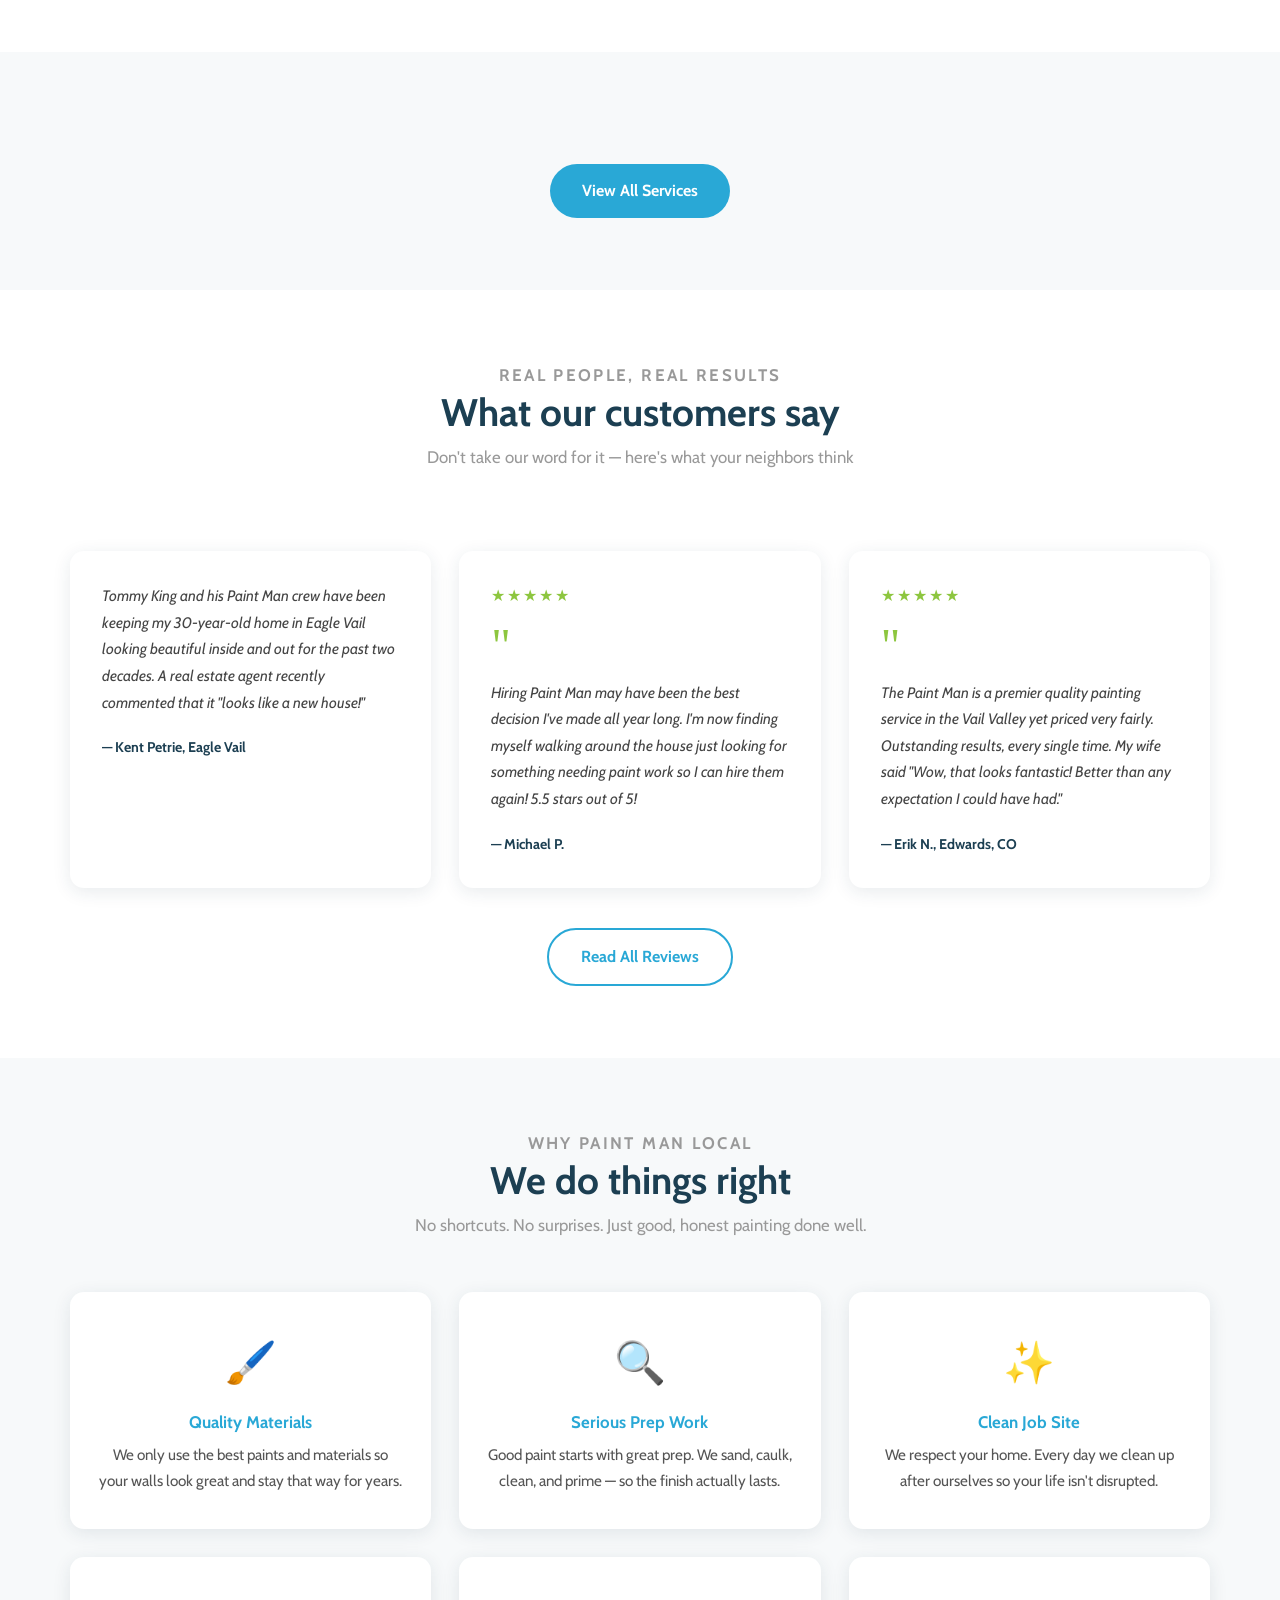
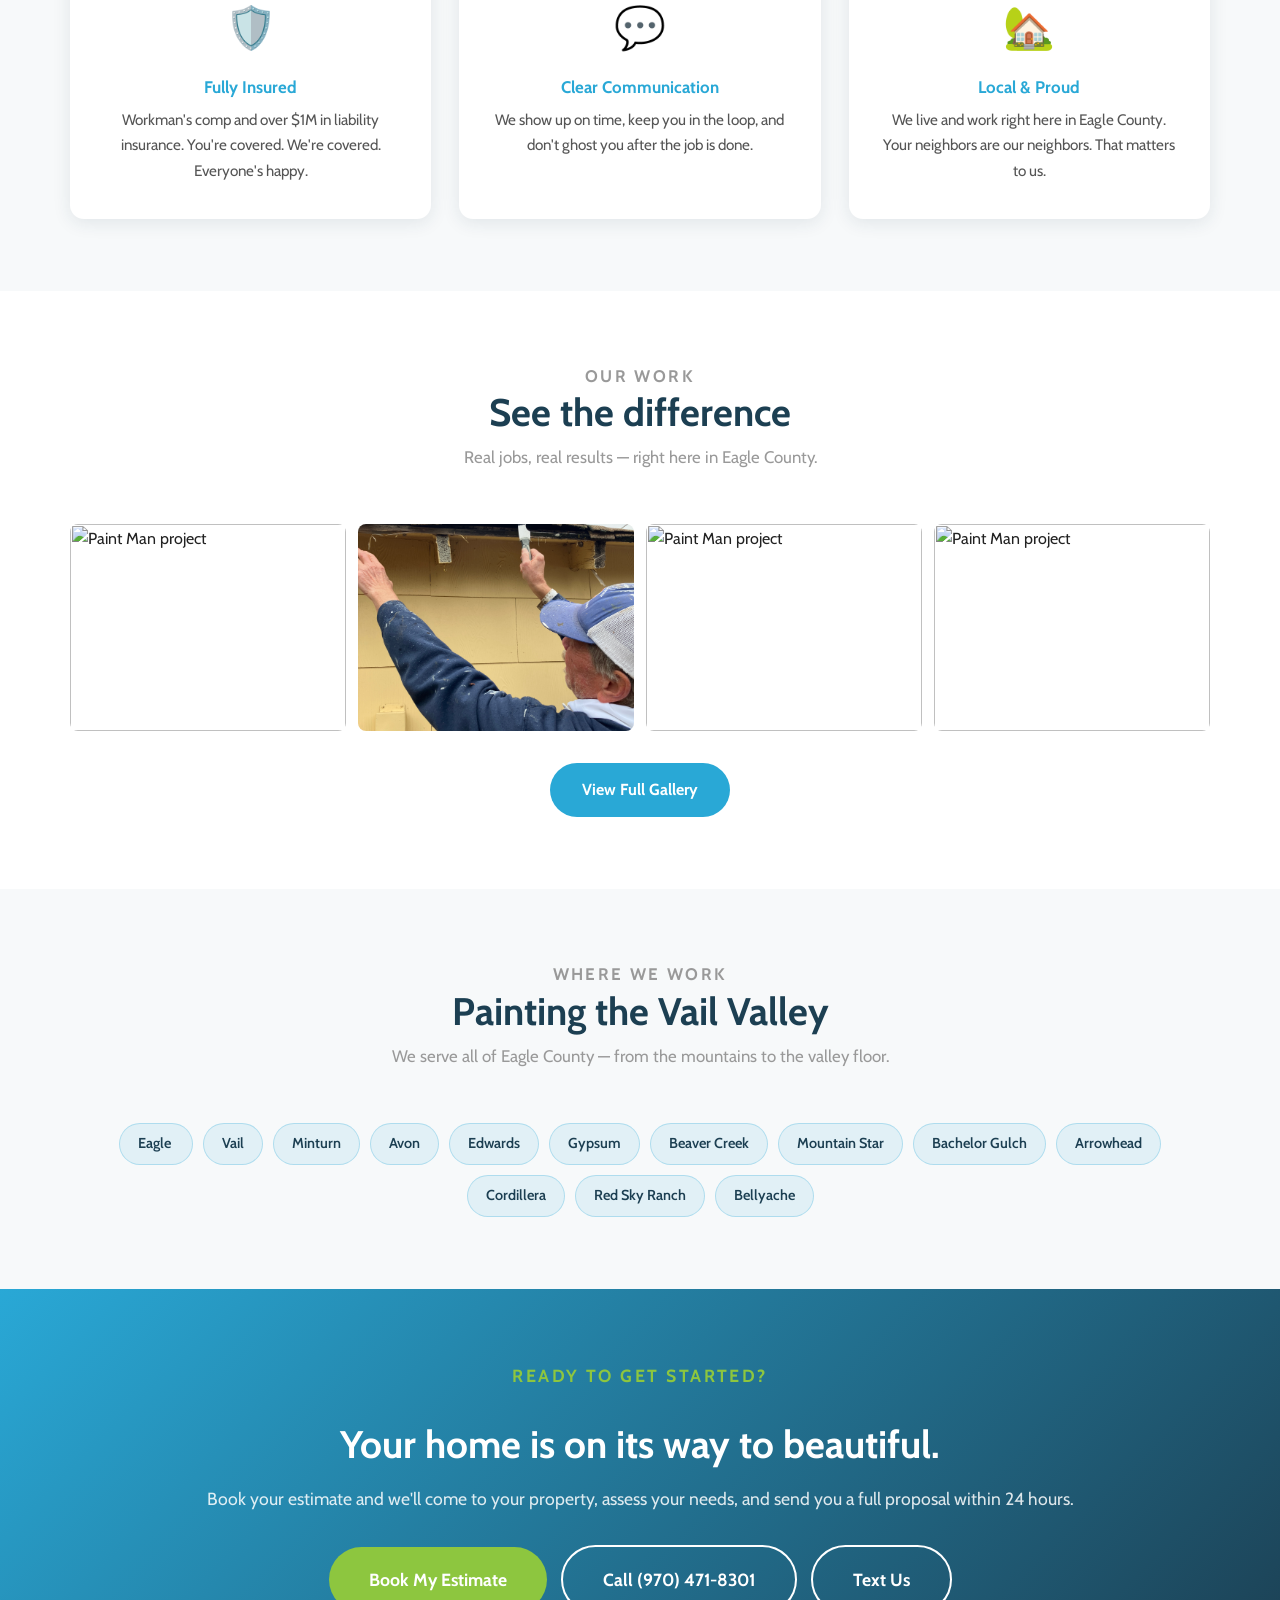
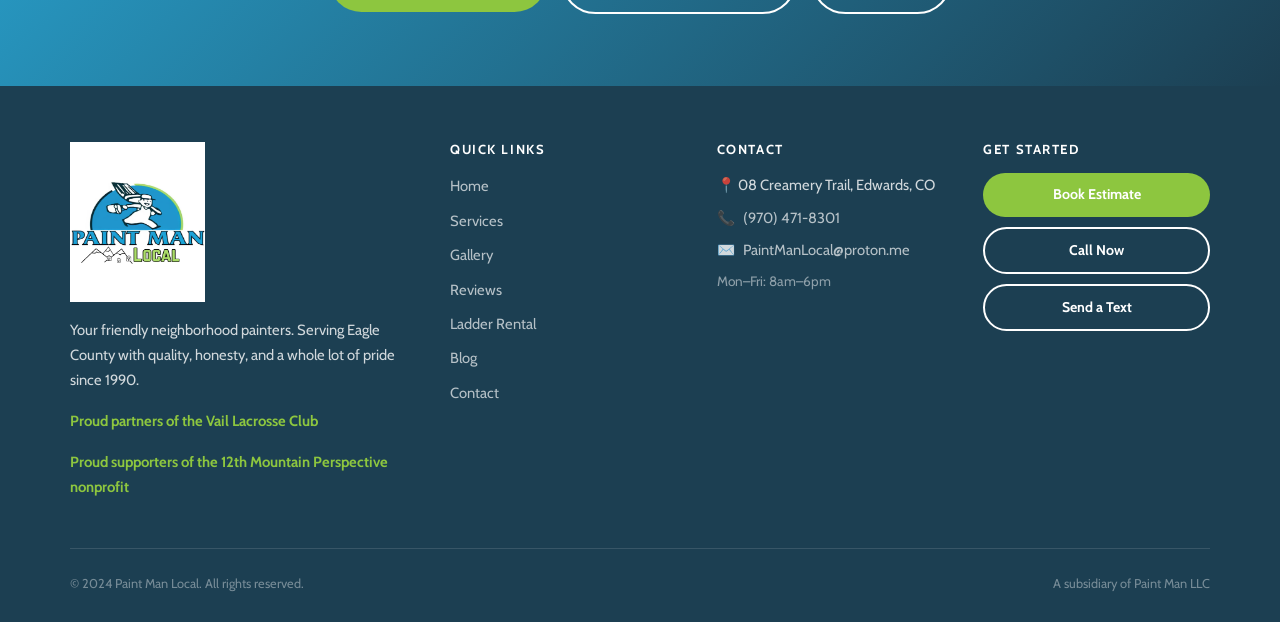
==== commit 969da08c: "Update from Webstudio Editor" ====
--- a/index.html
+++ b/index.html
@@ -18,7 +18,7 @@
   <nav class="navbar">
     <div class="container">
       <a href="index.html" class="nav-logo">
-        <img src="images/Local.logo.nobg.png" alt="Paint Man Local" style="cursor: pointer;">
+        <img src="images/Local.logo.nobg.png" alt="Paint Man Local" >
       </a>
       <ul class="nav-menu">
         <li><a href="index.html" class="active">Home</a></li>
@@ -52,7 +52,7 @@
           </div>
         </div>
         <div class="hero-logo">
-          <img src="images/Local.logo.nobg.png" alt="Paint Man Local Logo" style="cursor: pointer;">
+          <img src="images/Local.logo.nobg.png" alt="Paint Man Local Logo" >
         </div>
       </div>
     </div>
@@ -91,7 +91,7 @@
           <p>We also offer English and Spanish services to make sure every customer feels at home with us.</p>
         </div>
         <div>
-          <img src="images/IMG_1332.jpeg" alt="Paint Man Local crew" style="cursor: pointer;">
+          <img src="images/IMG_1332.jpeg" alt="Paint Man Local crew" >
         </div>
       </div>
     </div>
@@ -187,19 +187,19 @@
       </div>
       <div class="gallery-grid" style="grid-template-columns: repeat(4, 1fr);">
         <div class="gallery-item" style="opacity: 1; transform: translateY(0px); transition: opacity 0.5s, transform 0.5s;">
-          <img src="images/IMG_0089.jpeg" alt="Paint Man project" style="cursor: pointer;">
+          <img src="images/IMG_0089.jpeg" alt="Paint Man project" >
           <div class="gallery-overlay"><span class="gallery-overlay-icon">🔍</span></div>
         </div>
         <div class="gallery-item" style="opacity: 1; transform: translateY(0px); transition: opacity 0.5s, transform 0.5s;">
-          <img src="images/IMG_1297.jpeg" alt="Paint Man project" style="cursor: pointer;">
+          <img src="images/IMG_1297.jpeg" alt="Paint Man project" >
           <div class="gallery-overlay"><span class="gallery-overlay-icon">🔍</span></div>
         </div>
         <div class="gallery-item" style="opacity: 1; transform: translateY(0px); transition: opacity 0.5s, transform 0.5s;">
-          <img src="https://images.squarespace-cdn.com/content/v1/59067b9537c581913d2792bd/1530547490430-H1JJKJUBM1MNT9XOV9Q0/PM2.jpg" alt="Paint Man project" style="cursor: pointer;">
+          <img src="https://images.squarespace-cdn.com/content/v1/59067b9537c581913d2792bd/1530547490430-H1JJKJUBM1MNT9XOV9Q0/PM2.jpg" alt="Paint Man project" >
           <div class="gallery-overlay"><span class="gallery-overlay-icon">🔍</span></div>
         </div>
         <div class="gallery-item" style="opacity: 1; transform: translateY(0px); transition: opacity 0.5s, transform 0.5s;">
-          <img src="https://images.squarespace-cdn.com/content/v1/59067b9537c581913d2792bd/1530547491045-X98XNW7NJZYG0W7FWSG1/PMLocal-2-removebg copy 4.png" alt="Paint Man project" style="cursor: pointer;">
+          <img src="https://images.squarespace-cdn.com/content/v1/59067b9537c581913d2792bd/1530547491045-X98XNW7NJZYG0W7FWSG1/PMLocal-2-removebg copy 4.png" alt="Paint Man project" >
           <div class="gallery-overlay"><span class="gallery-overlay-icon">🔍</span></div>
         </div>
       </div>
@@ -254,7 +254,7 @@
     <div class="container">
       <div class="footer-grid">
         <div class="footer-brand">
-          <img src="images/Local-2.png" alt="Paint Man Local">
+          <img src="images/Local-2.png" alt="Paint Man Local" style="  width: 135px; height: 160px;">
           <p>Your friendly neighborhood painters. Serving Eagle County with quality, honesty, and a whole lot of pride since 1990.</p>
           <p style="margin-top: 1rem;">
             <strong style="color: var(--green);">Proud partners of the Vail Lacrosse Club</strong>
@@ -301,7 +301,7 @@
     <div class="lightbox-inner">
       <button class="lightbox-close" aria-label="Close">×</button>
       <button class="lightbox-prev" aria-label="Previous">←</button>
-      <img class="lightbox-img" src="" alt="" style="cursor: pointer;">
+      <img class="lightbox-img" src="" alt="" >
       <button class="lightbox-next" aria-label="Next">→</button>
     </div>
   </div>
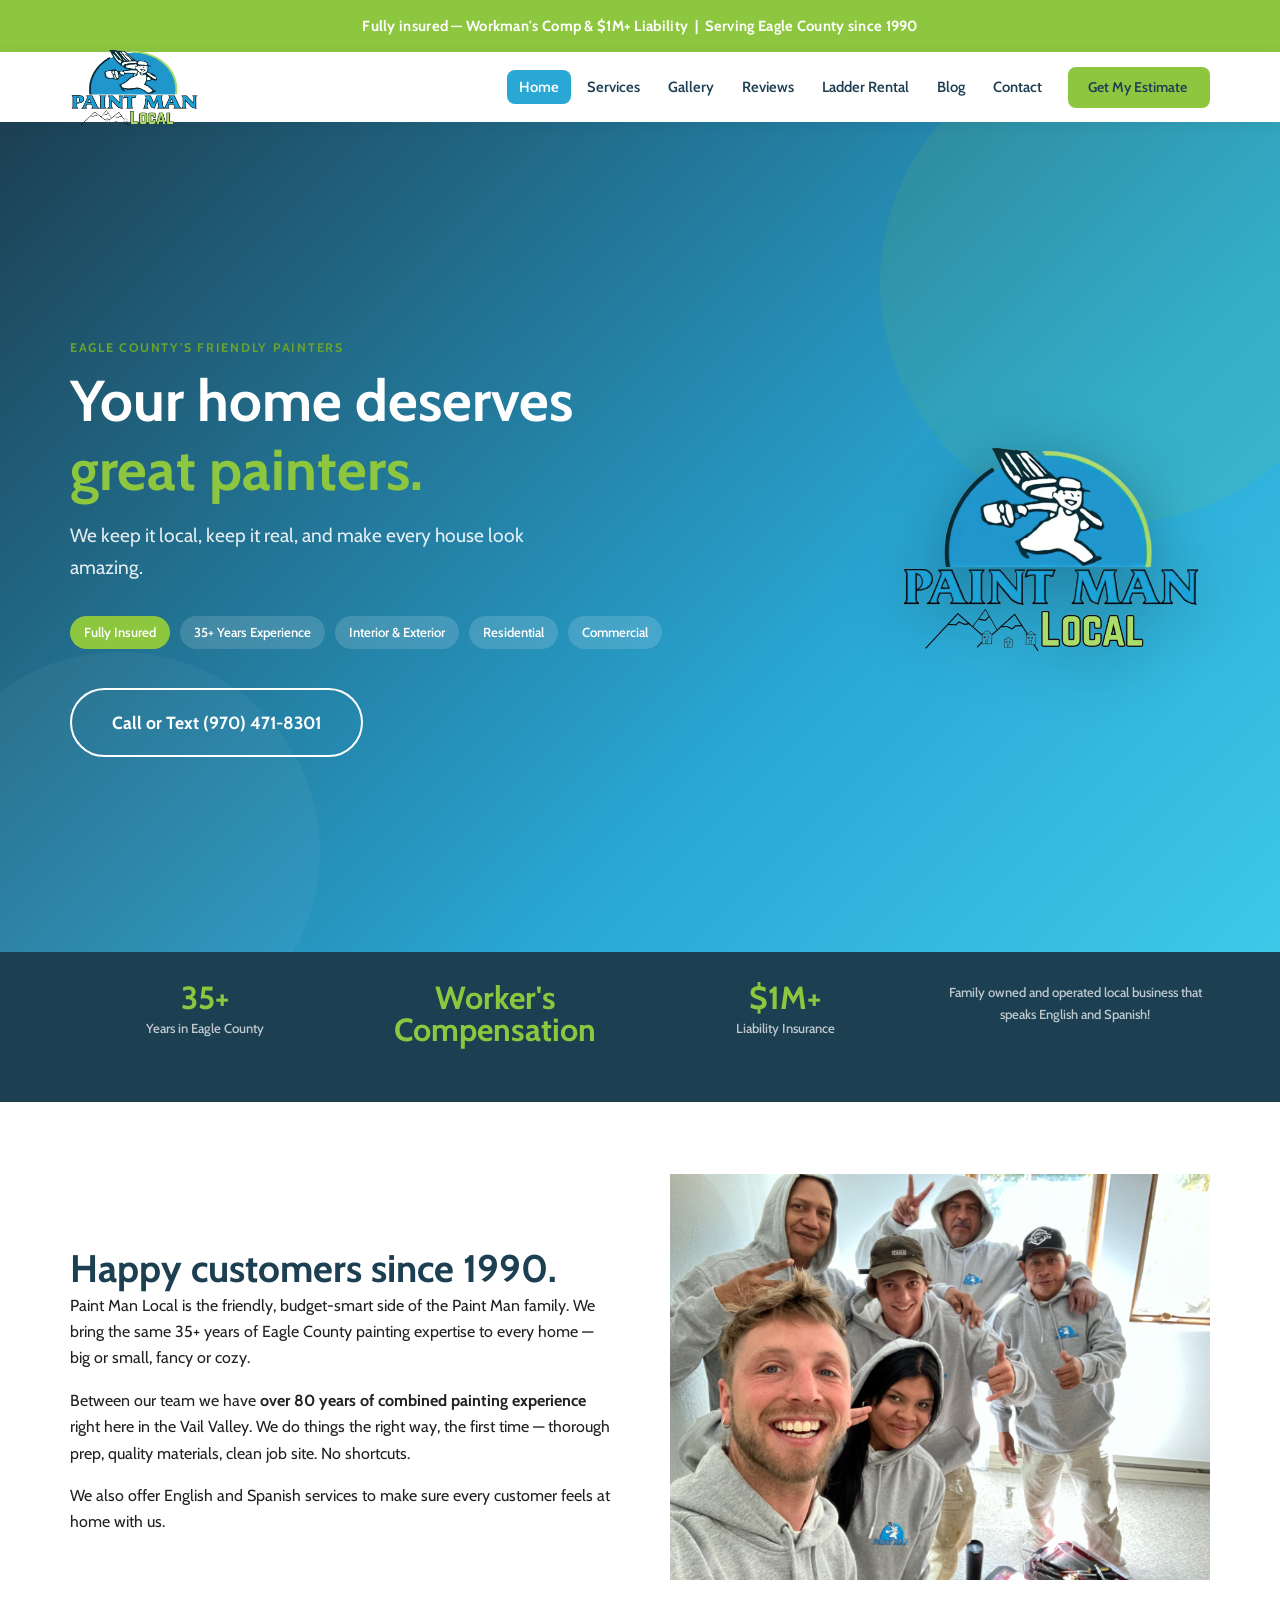
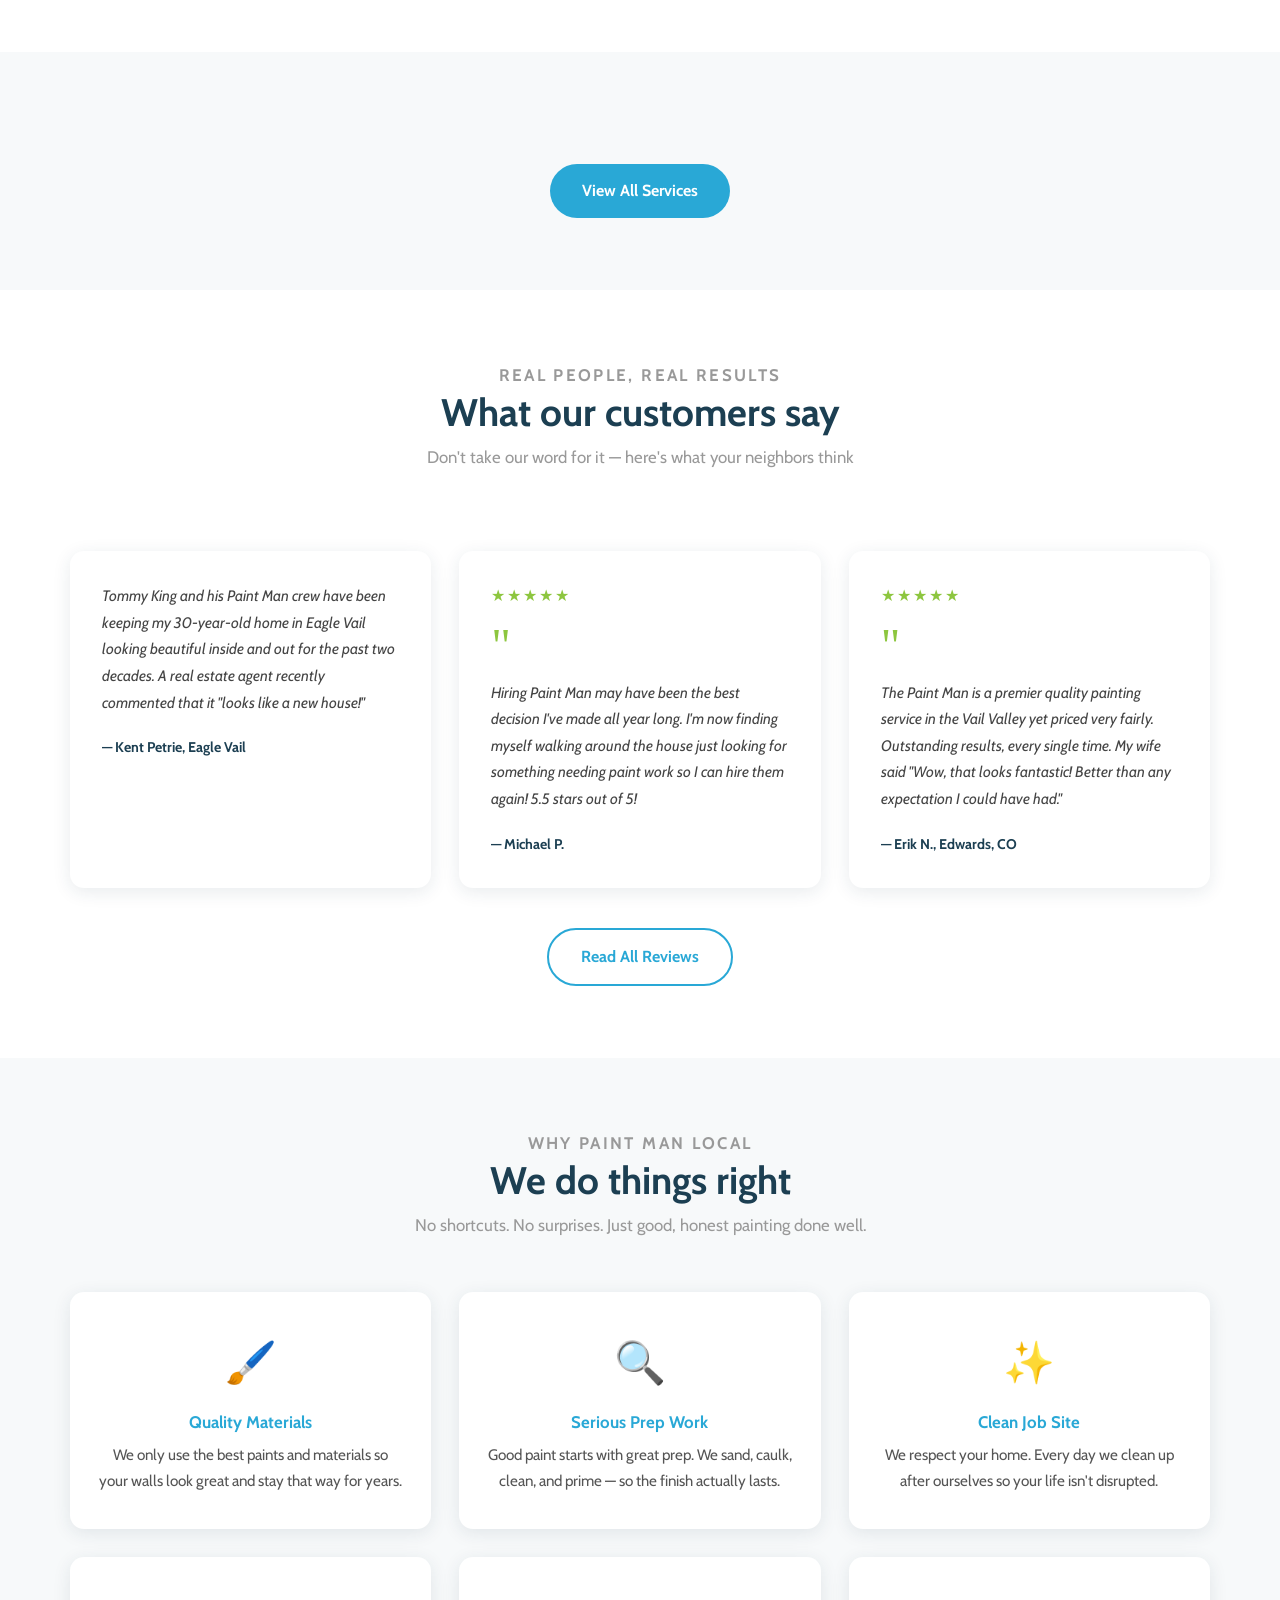
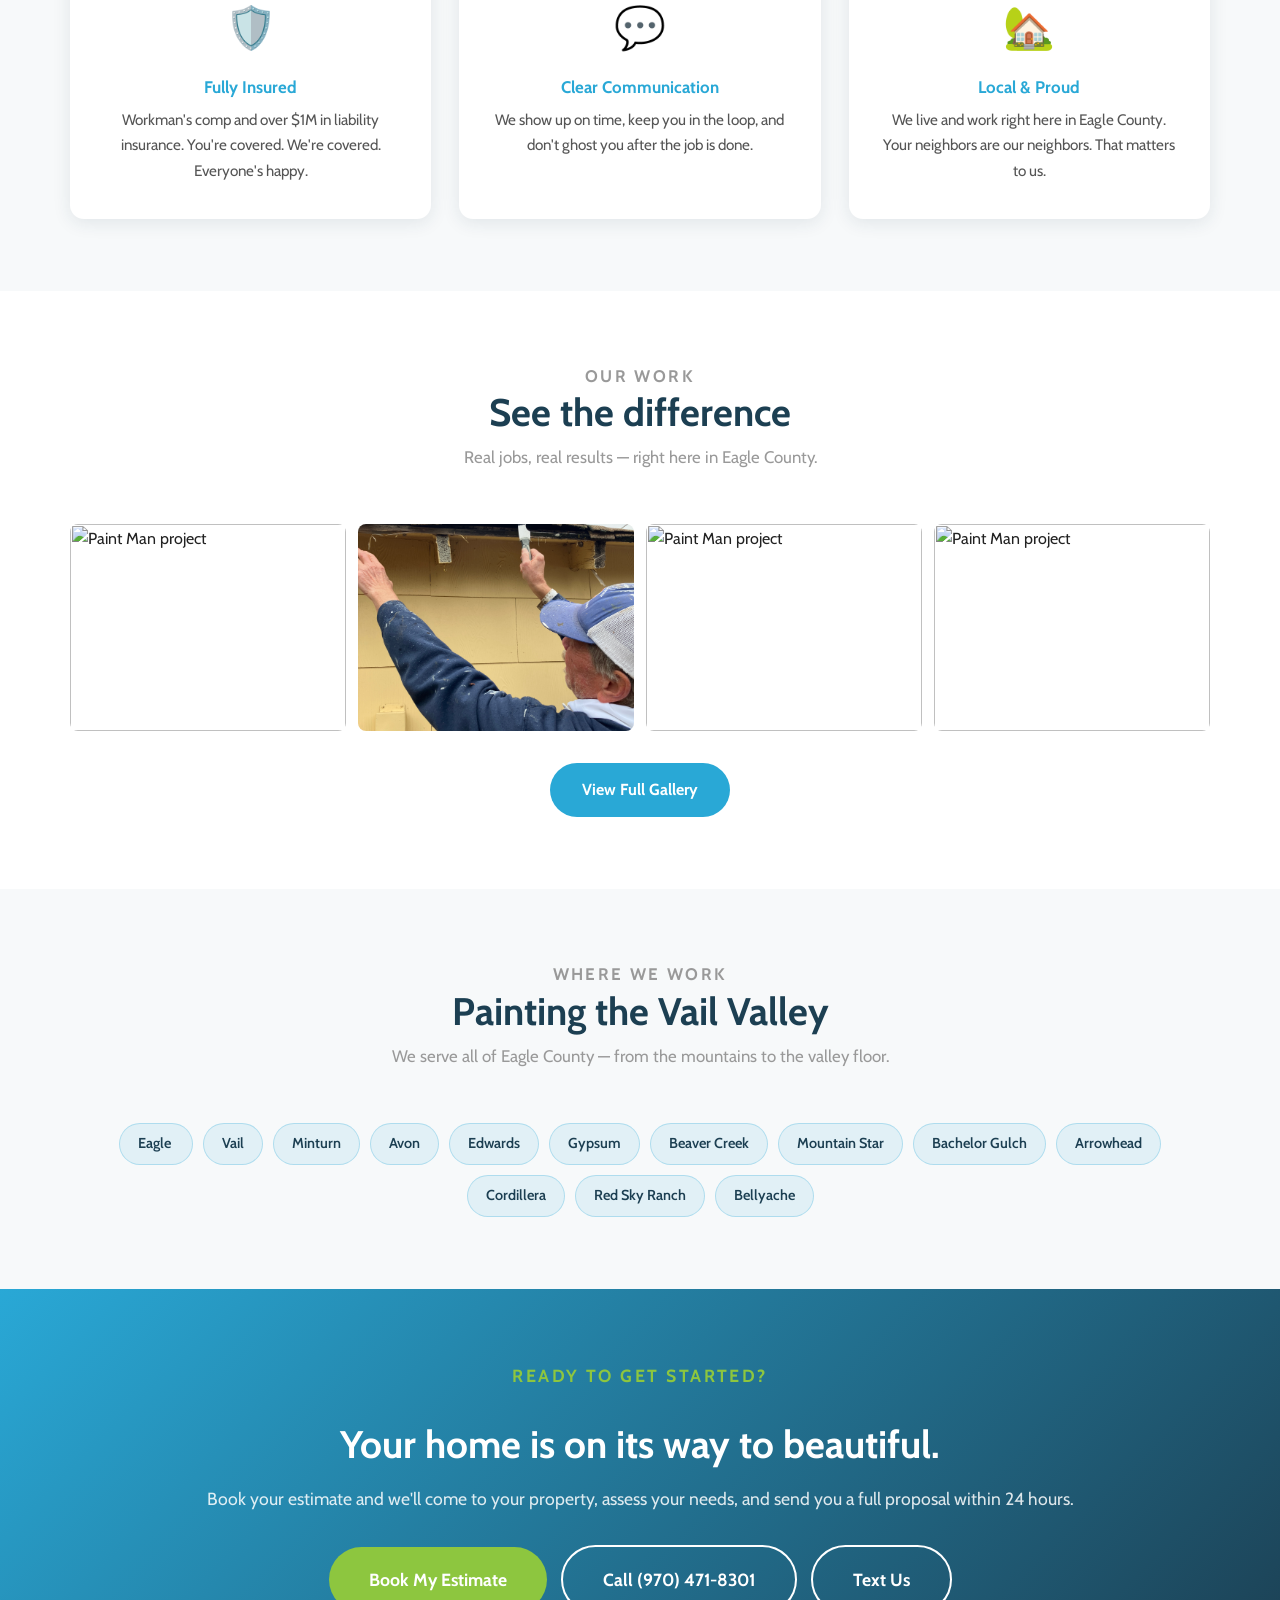
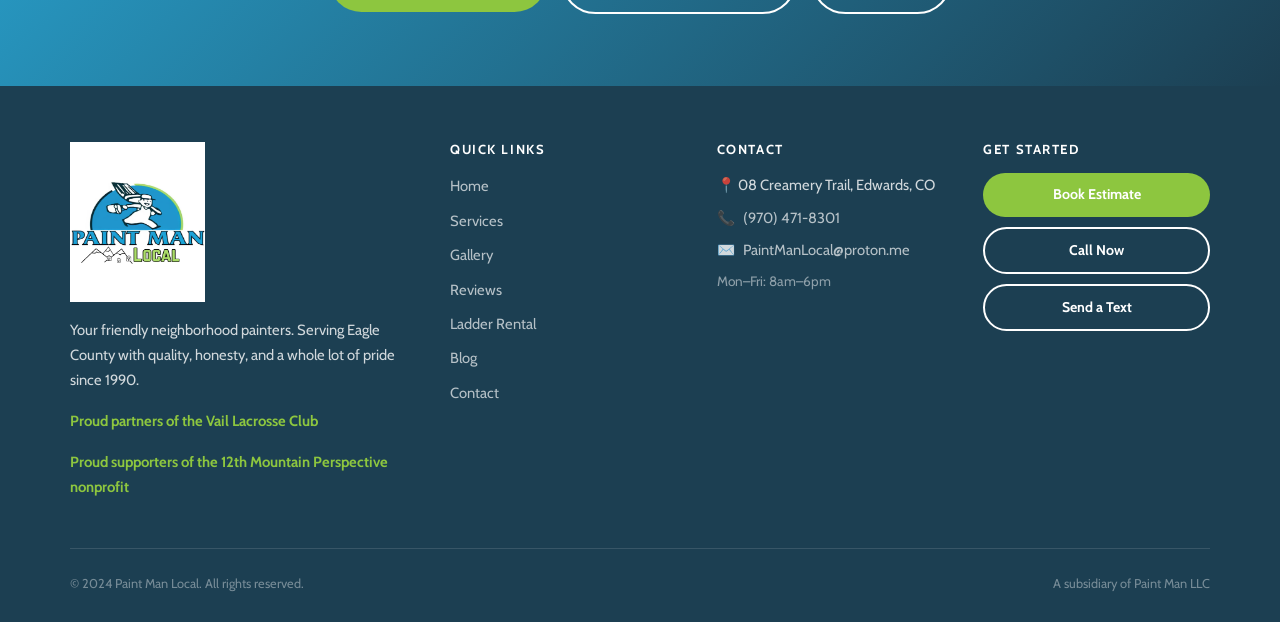
==== commit 86ae0509: "Update from Webstudio Editor" ====
--- a/index.html
+++ b/index.html
@@ -18,7 +18,7 @@
   <nav class="navbar">
     <div class="container">
       <a href="index.html" class="nav-logo">
-        <img src="images/Local.logo.nobg.png" alt="Paint Man Local" >
+        <img src="images/Local.logo.nobg.png" alt="Paint Man Local" style="  width: 128px; height: 150px;">
       </a>
       <ul class="nav-menu">
         <li><a href="index.html" class="active">Home</a></li>
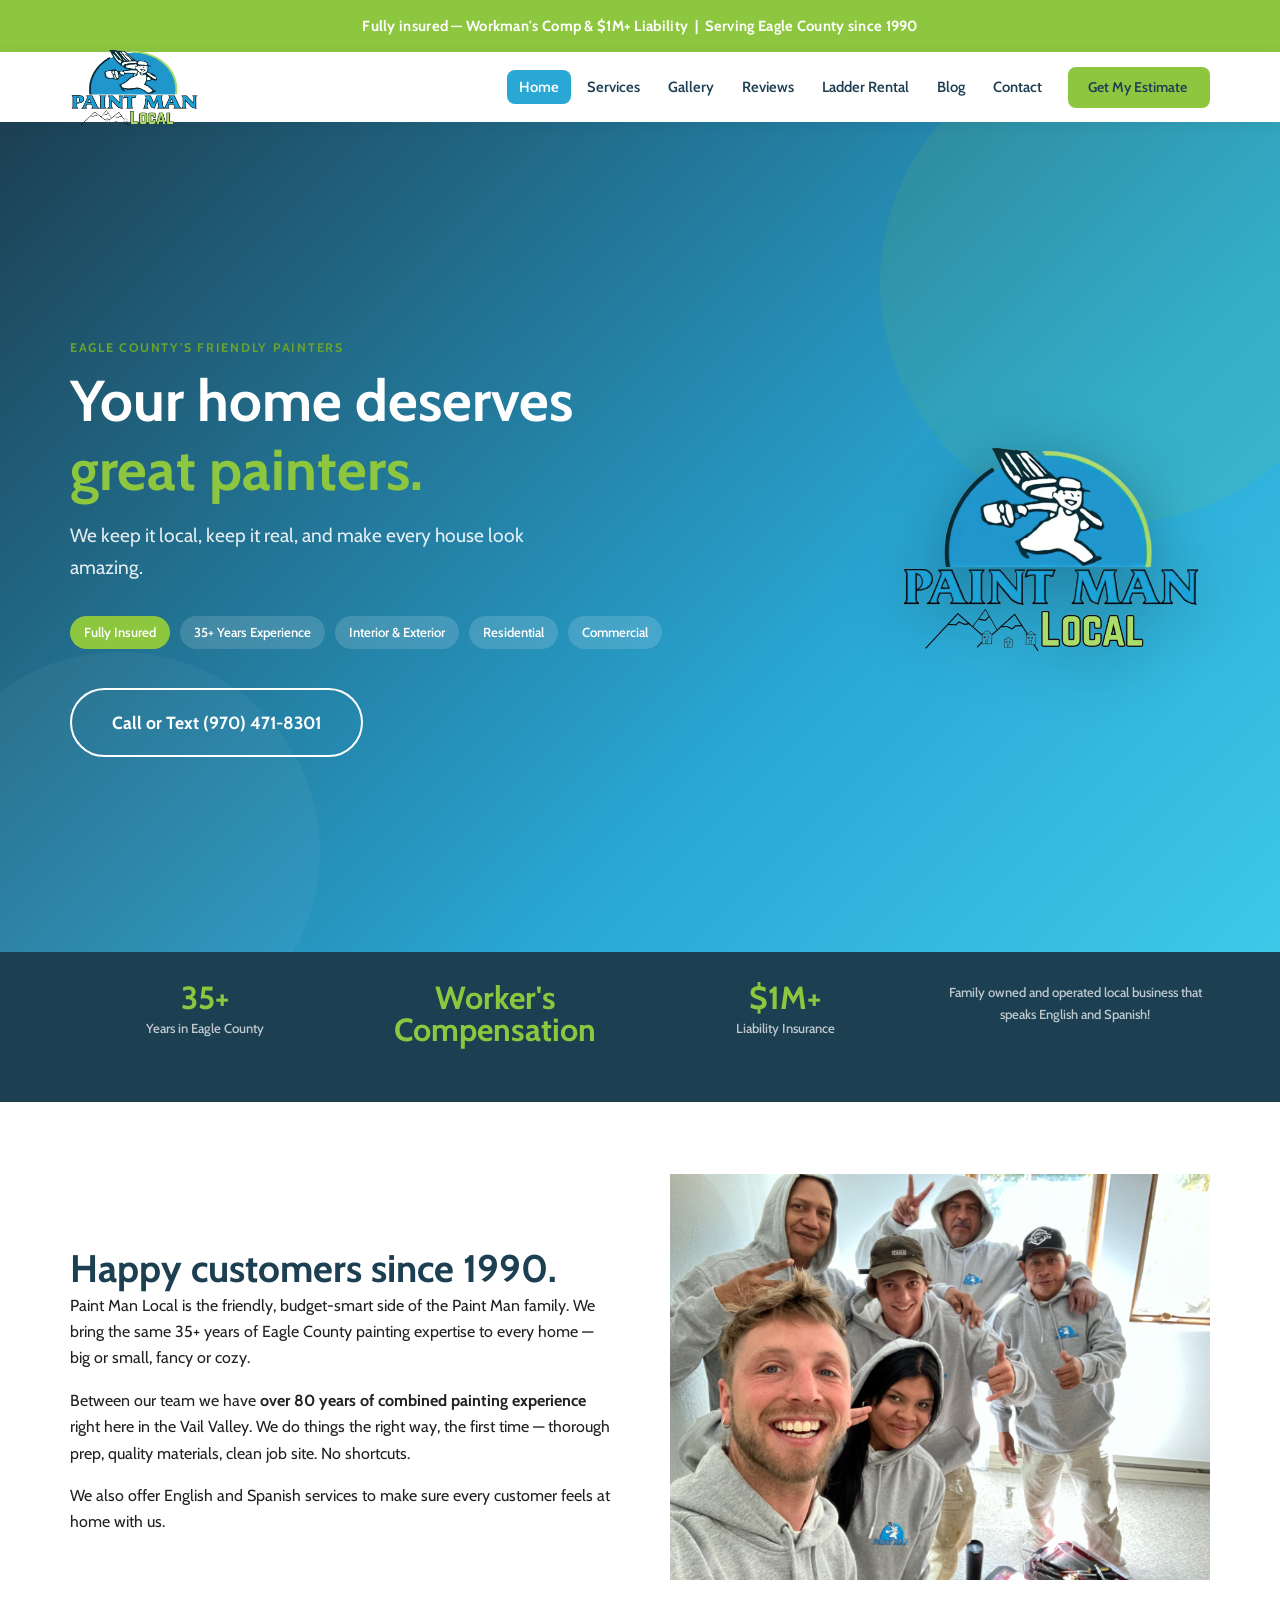
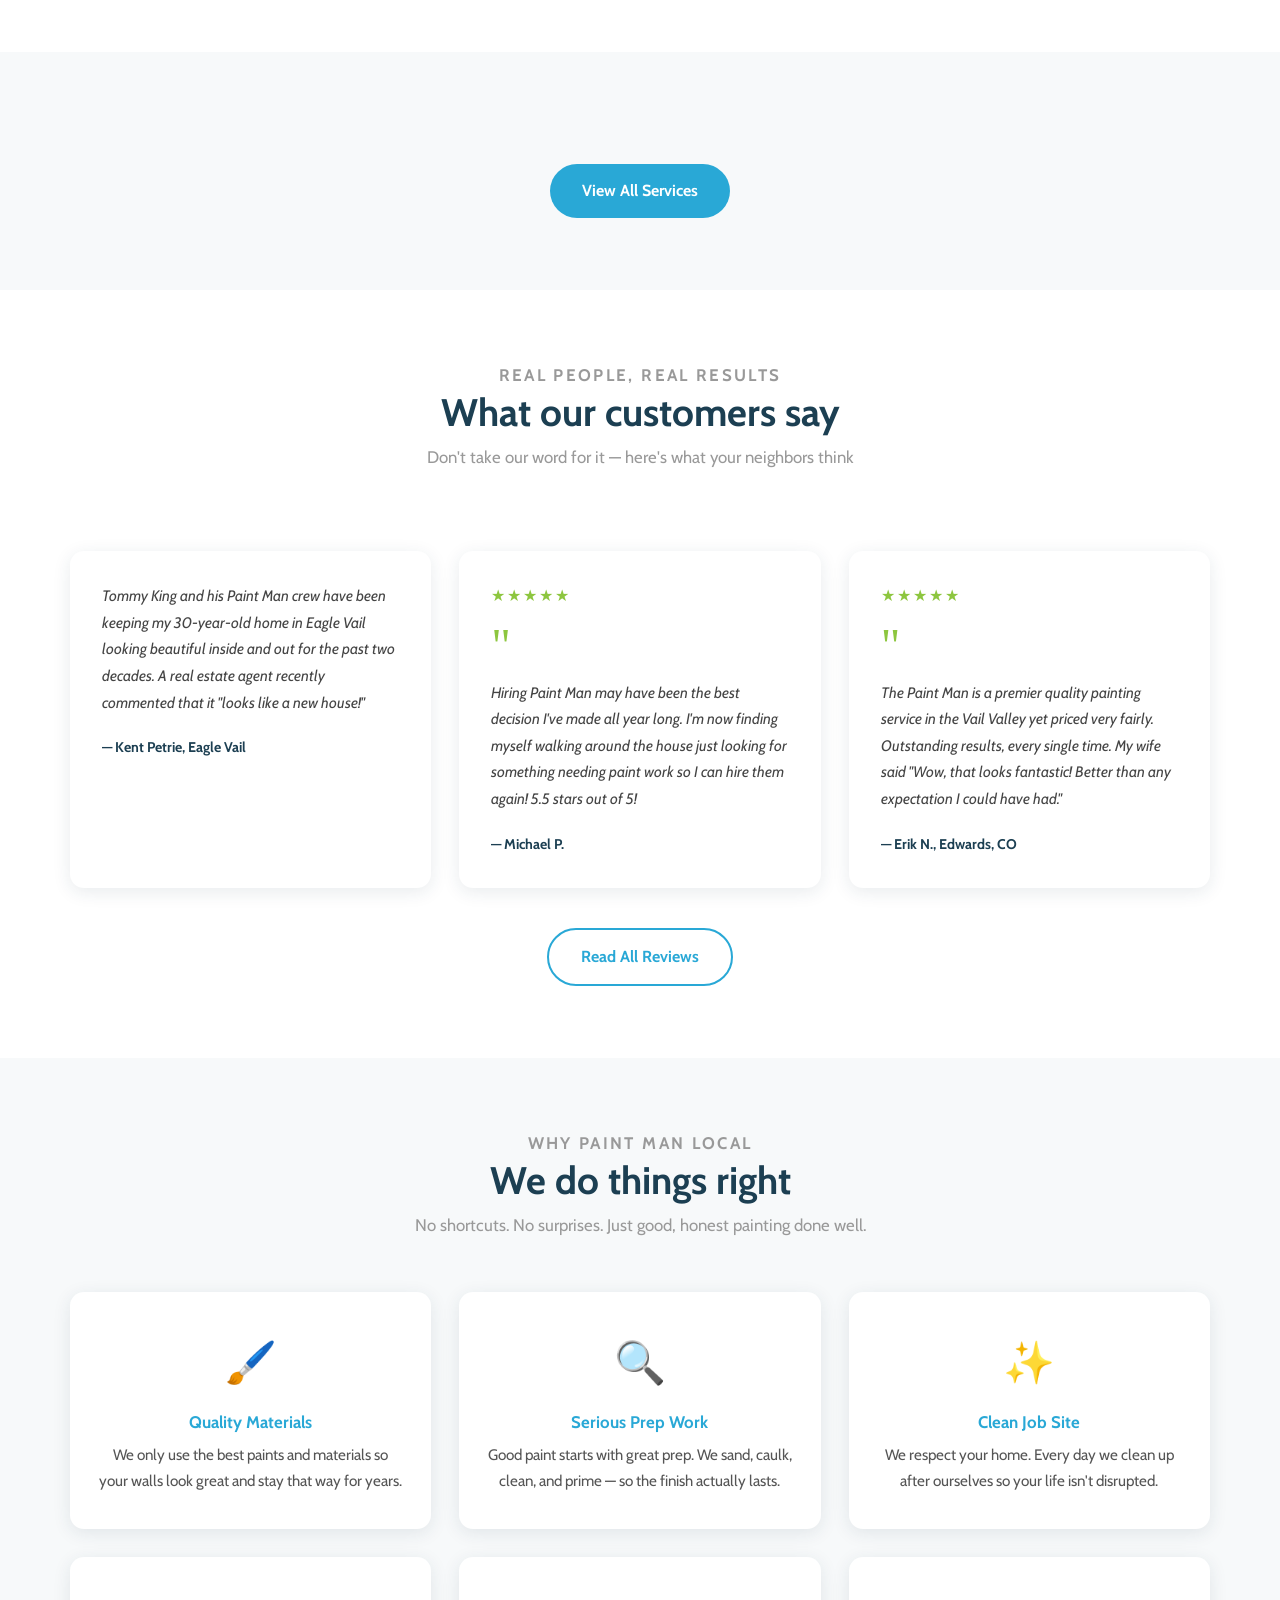
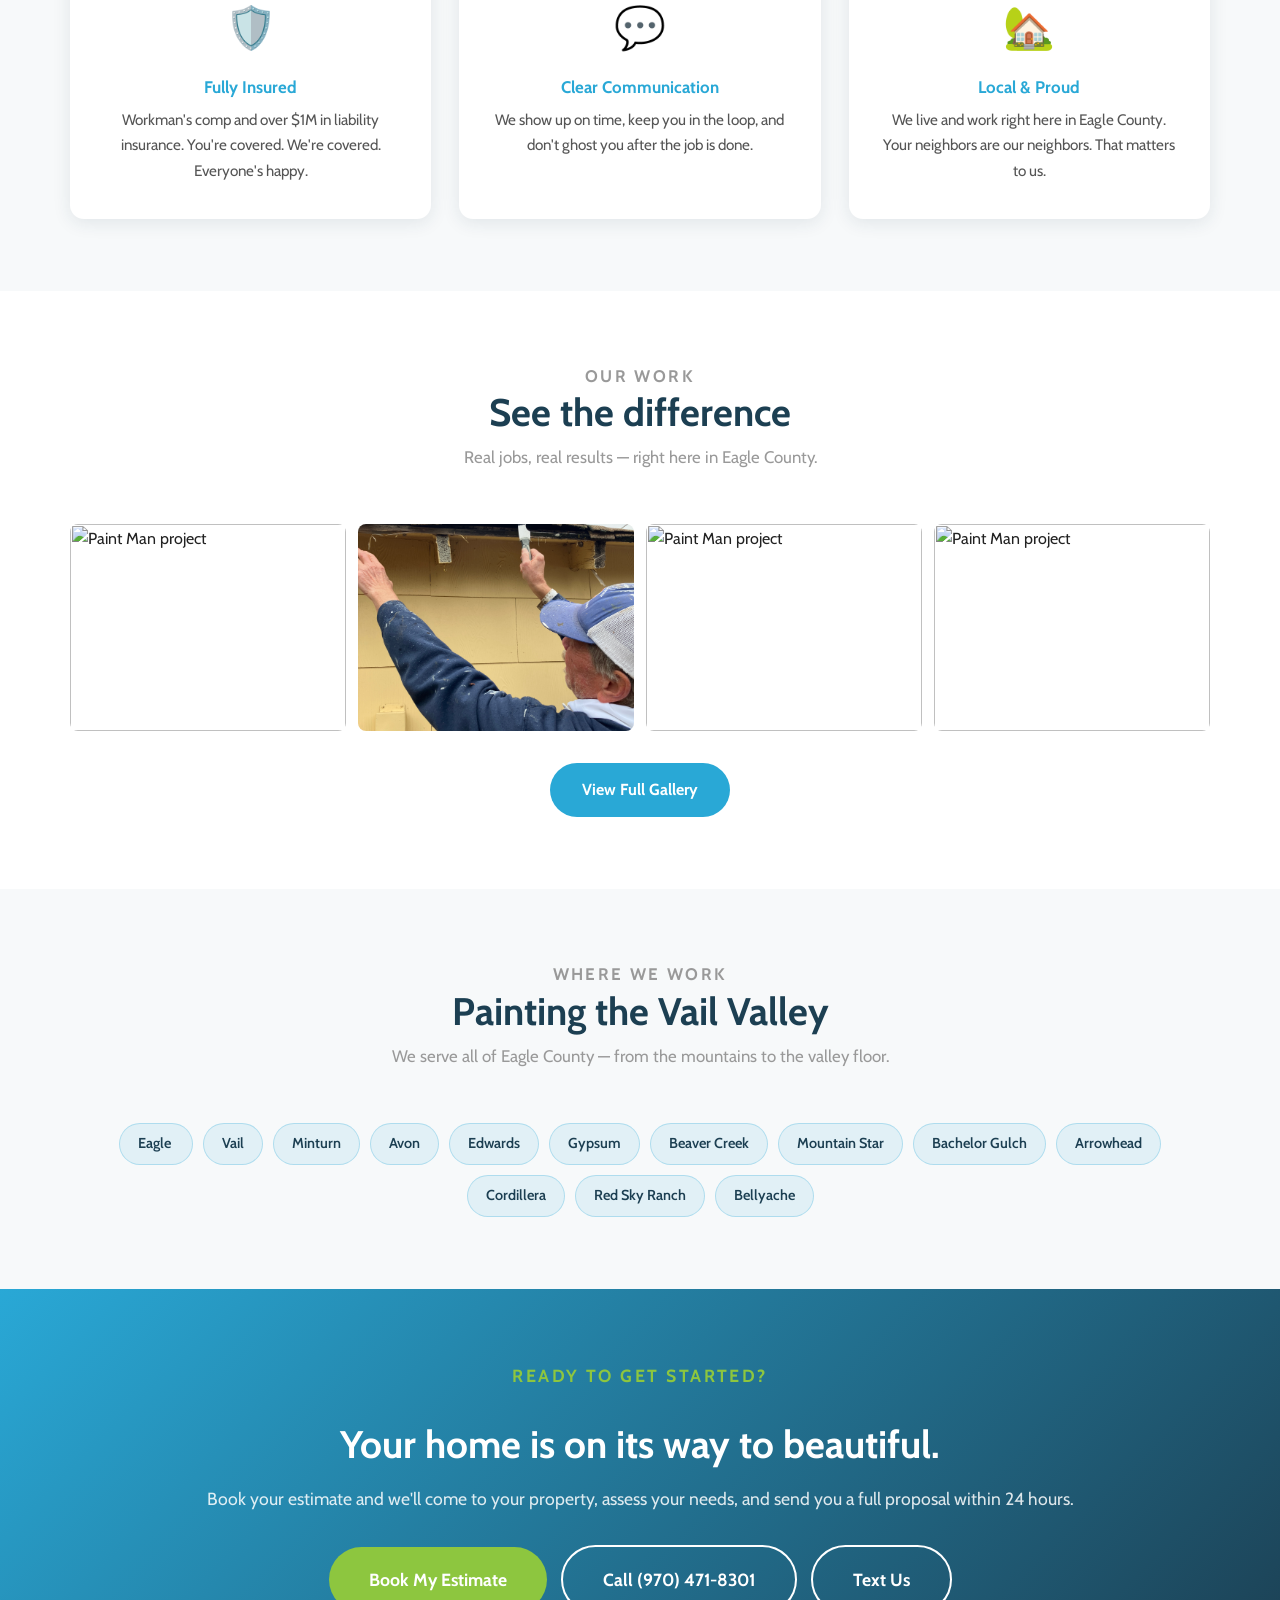
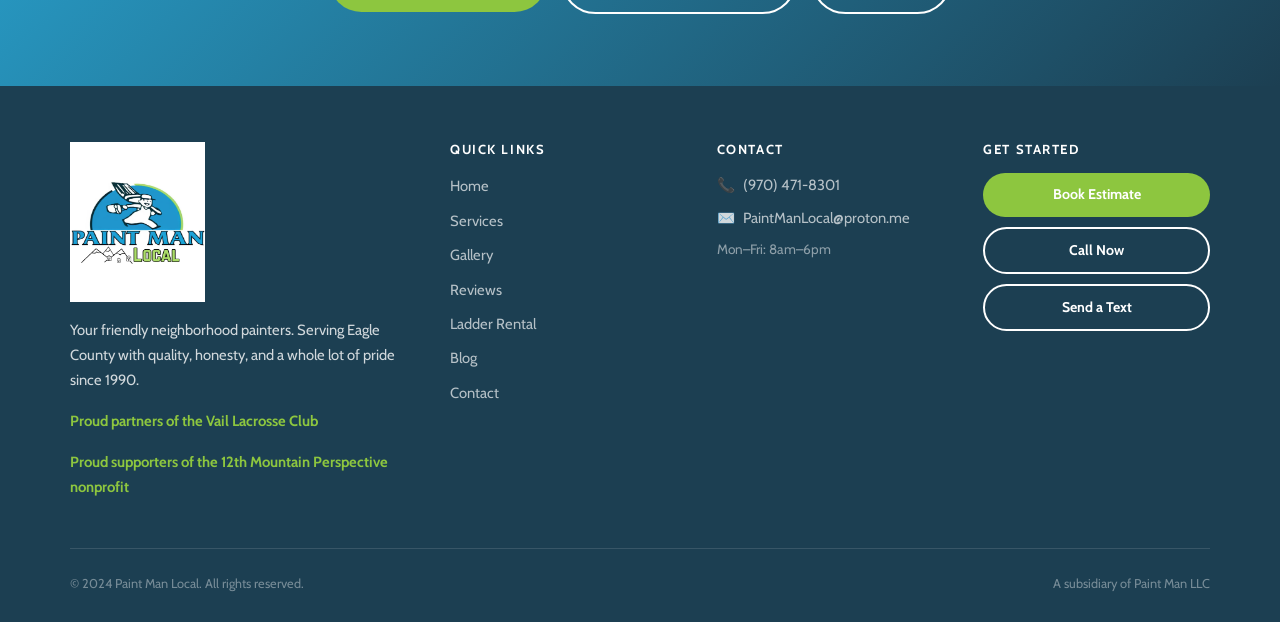
==== commit 4c76547b: "Update from Webstudio Editor" ====
--- a/index.html
+++ b/index.html
@@ -18,7 +18,7 @@
   <nav class="navbar">
     <div class="container">
       <a href="index.html" class="nav-logo">
-        <img src="images/Local.logo.nobg.png" alt="Paint Man Local" style="  width: 128px; height: 150px;">
+        <img src="images/Local.logo.nobg.png" alt="Paint Man Local" style="width: 128px; height: 150px; ">
       </a>
       <ul class="nav-menu">
         <li><a href="index.html" class="active">Home</a></li>
@@ -254,7 +254,7 @@
     <div class="container">
       <div class="footer-grid">
         <div class="footer-brand">
-          <img src="images/Local-2.png" alt="Paint Man Local" style="  width: 135px; height: 160px;">
+          <img src="images/Local-2.png" alt="Paint Man Local" style="width: 135px; height: 160px; ">
           <p>Your friendly neighborhood painters. Serving Eagle County with quality, honesty, and a whole lot of pride since 1990.</p>
           <p style="margin-top: 1rem;">
             <strong style="color: var(--green);">Proud partners of the Vail Lacrosse Club</strong>
@@ -274,7 +274,7 @@
         </div>
         <div class="footer-contact">
           <h4>Contact</h4>
-          <p>📍 08 Creamery Trail, Edwards, CO</p>
+          
           <p>📞 <a href="tel:+19704718301">(970) 471-8301</a></p>
           <p>✉️ <a href="mailto:PaintManLocal@proton.me">PaintManLocal@proton.me</a></p>
           <p style="margin-top: 0.5rem; font-size: 0.85rem; color: rgba(255, 255, 255, 0.5);">
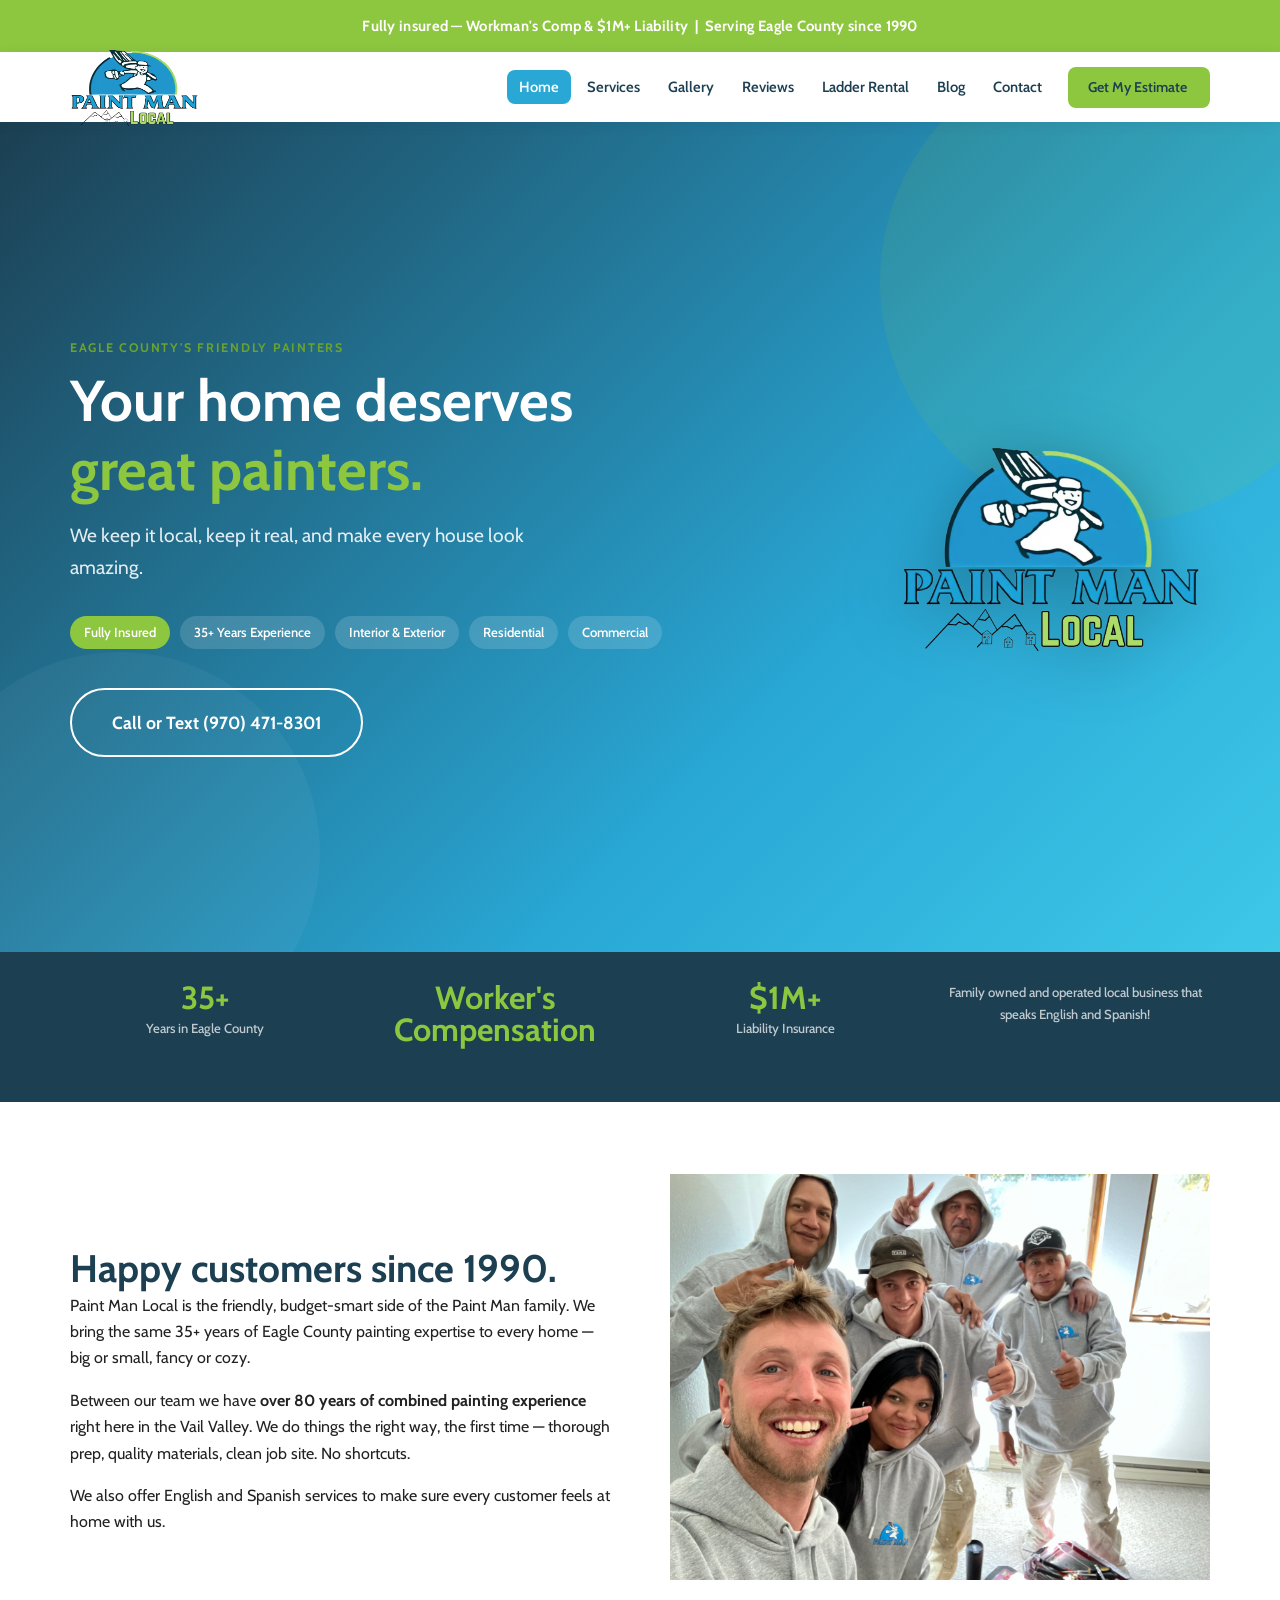
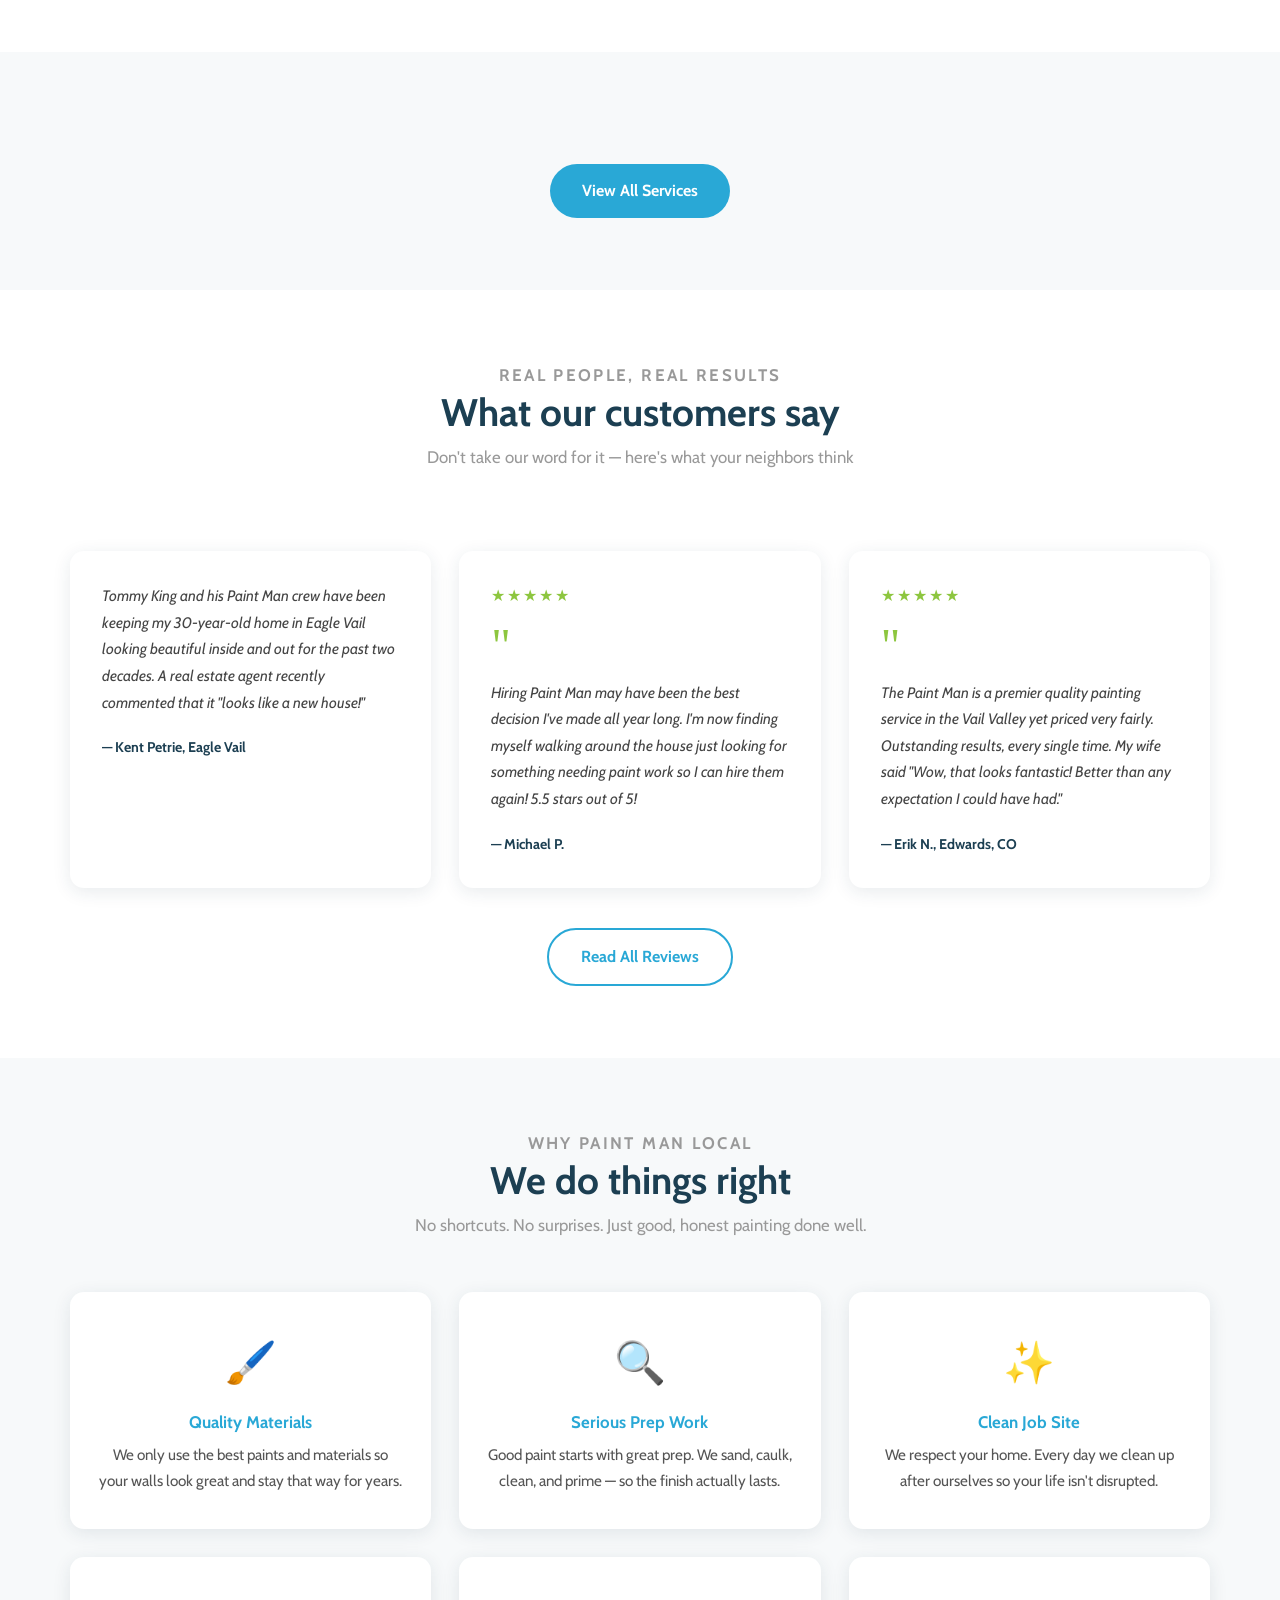
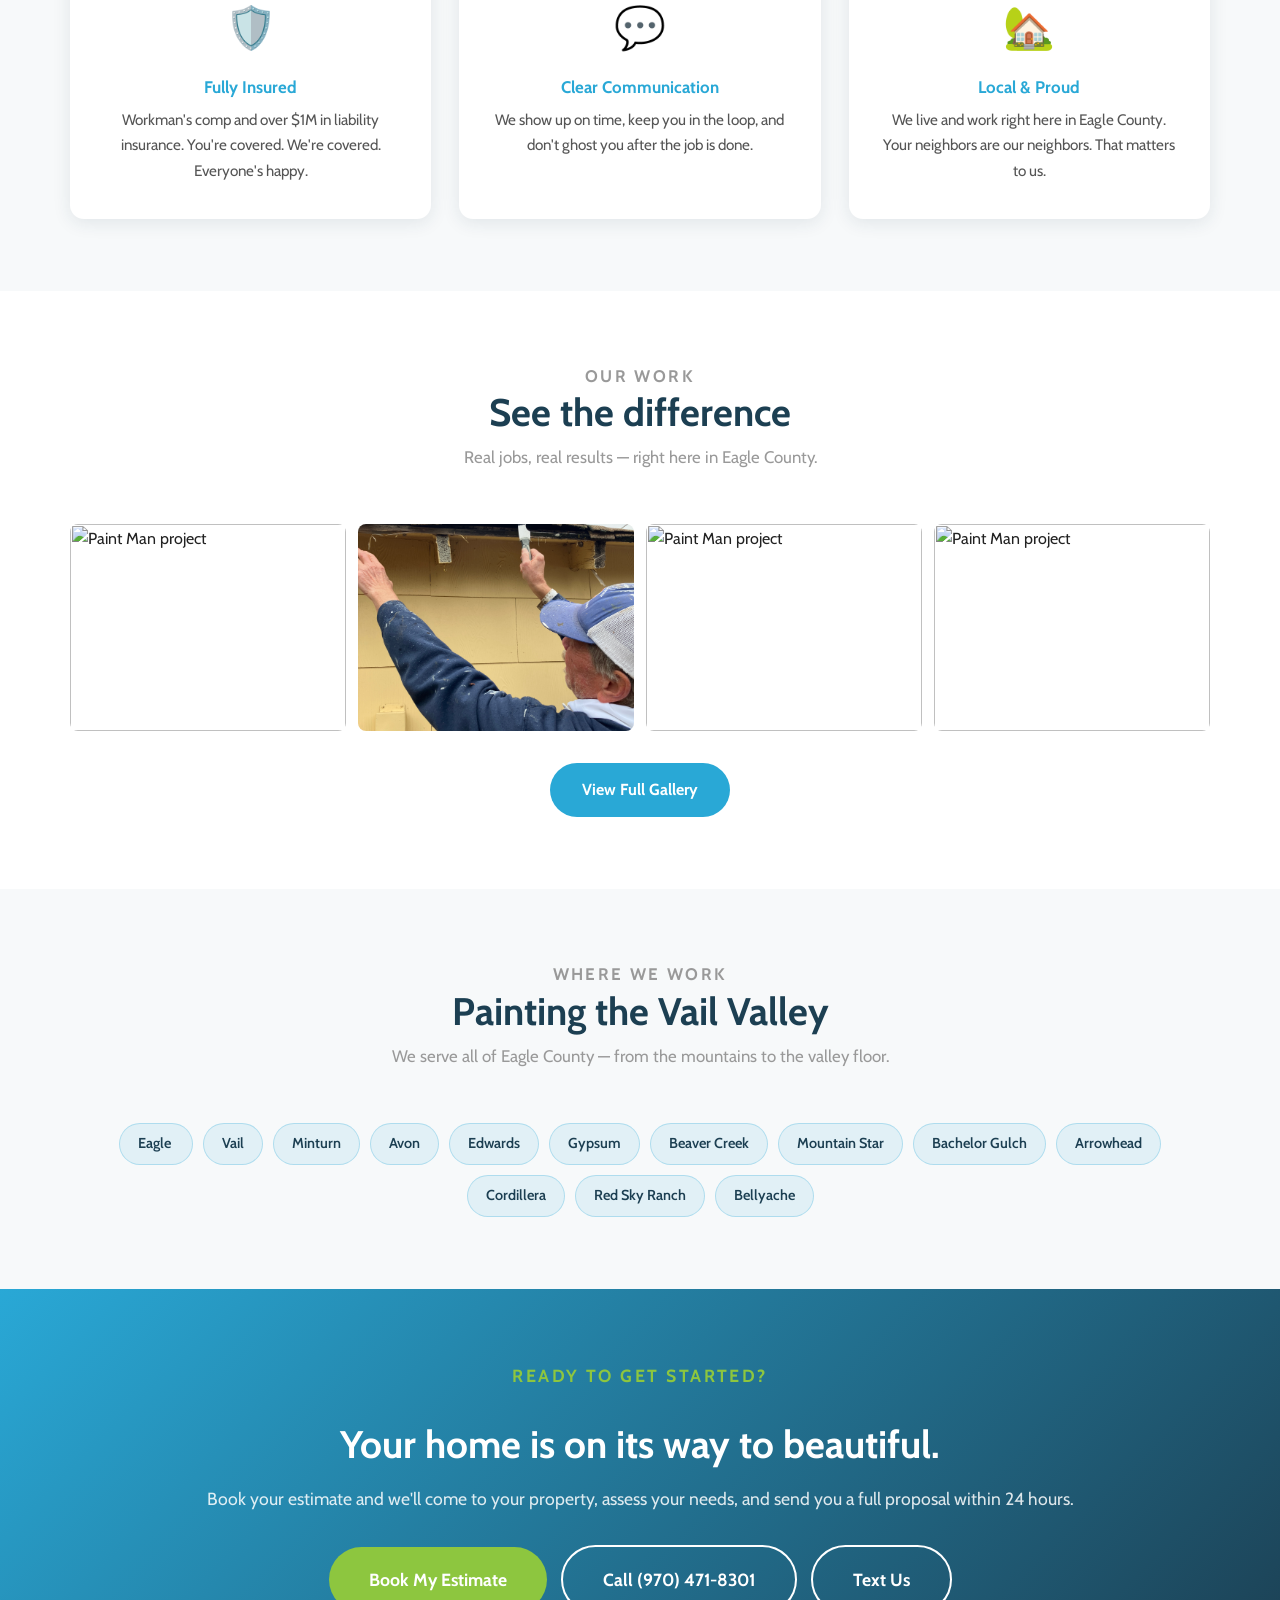
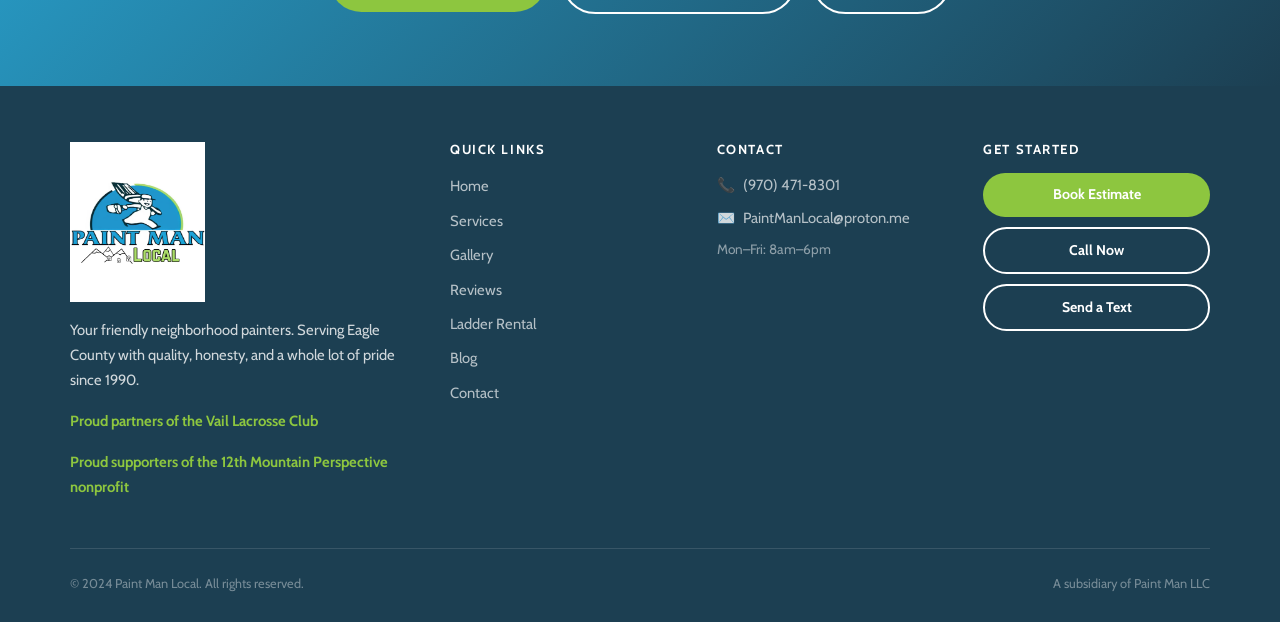
==== commit 93ab994b: "Update from Webstudio Editor" ====
--- a/index.html
+++ b/index.html
@@ -1,6 +1,8 @@
 <html lang="en"><head><meta charset="UTF-8">
   <meta name="viewport" content="width=device-width, initial-scale=1.0">
   <title>Paint Man Local — Friendly, Reliable Painting in Eagle County</title>
+  <link rel="icon" type="image/png" href="/images/favicon.png">
+  <link rel="apple-touch-icon" href="/images/favicon.png">
   <meta name="description" content="Paint Man Local brings quality painting to every home in Eagle County. Interior, exterior, residential &amp; commercial. Fully insured. Get your $50 estimate today!">
   <link rel="preconnect" href="https://fonts.googleapis.com">
   <link rel="preconnect" href="https://fonts.gstatic.com" crossorigin="">
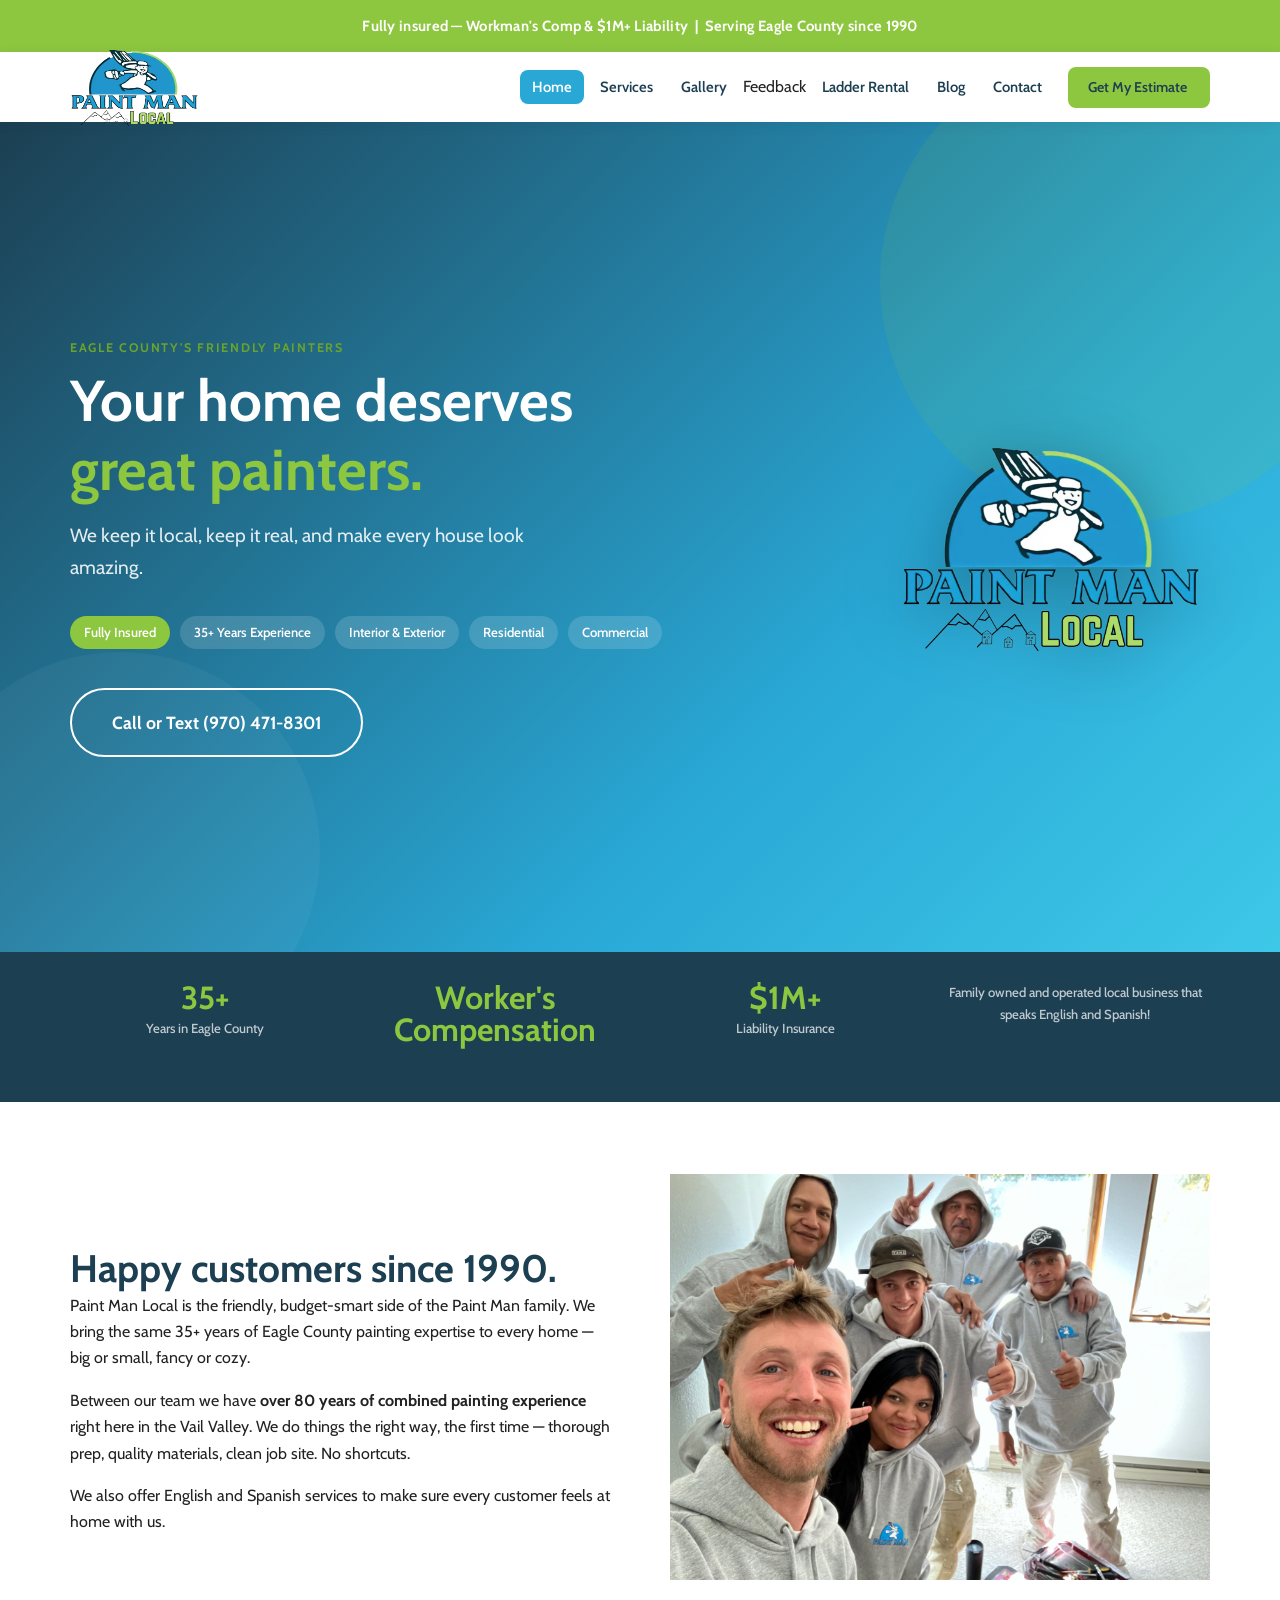
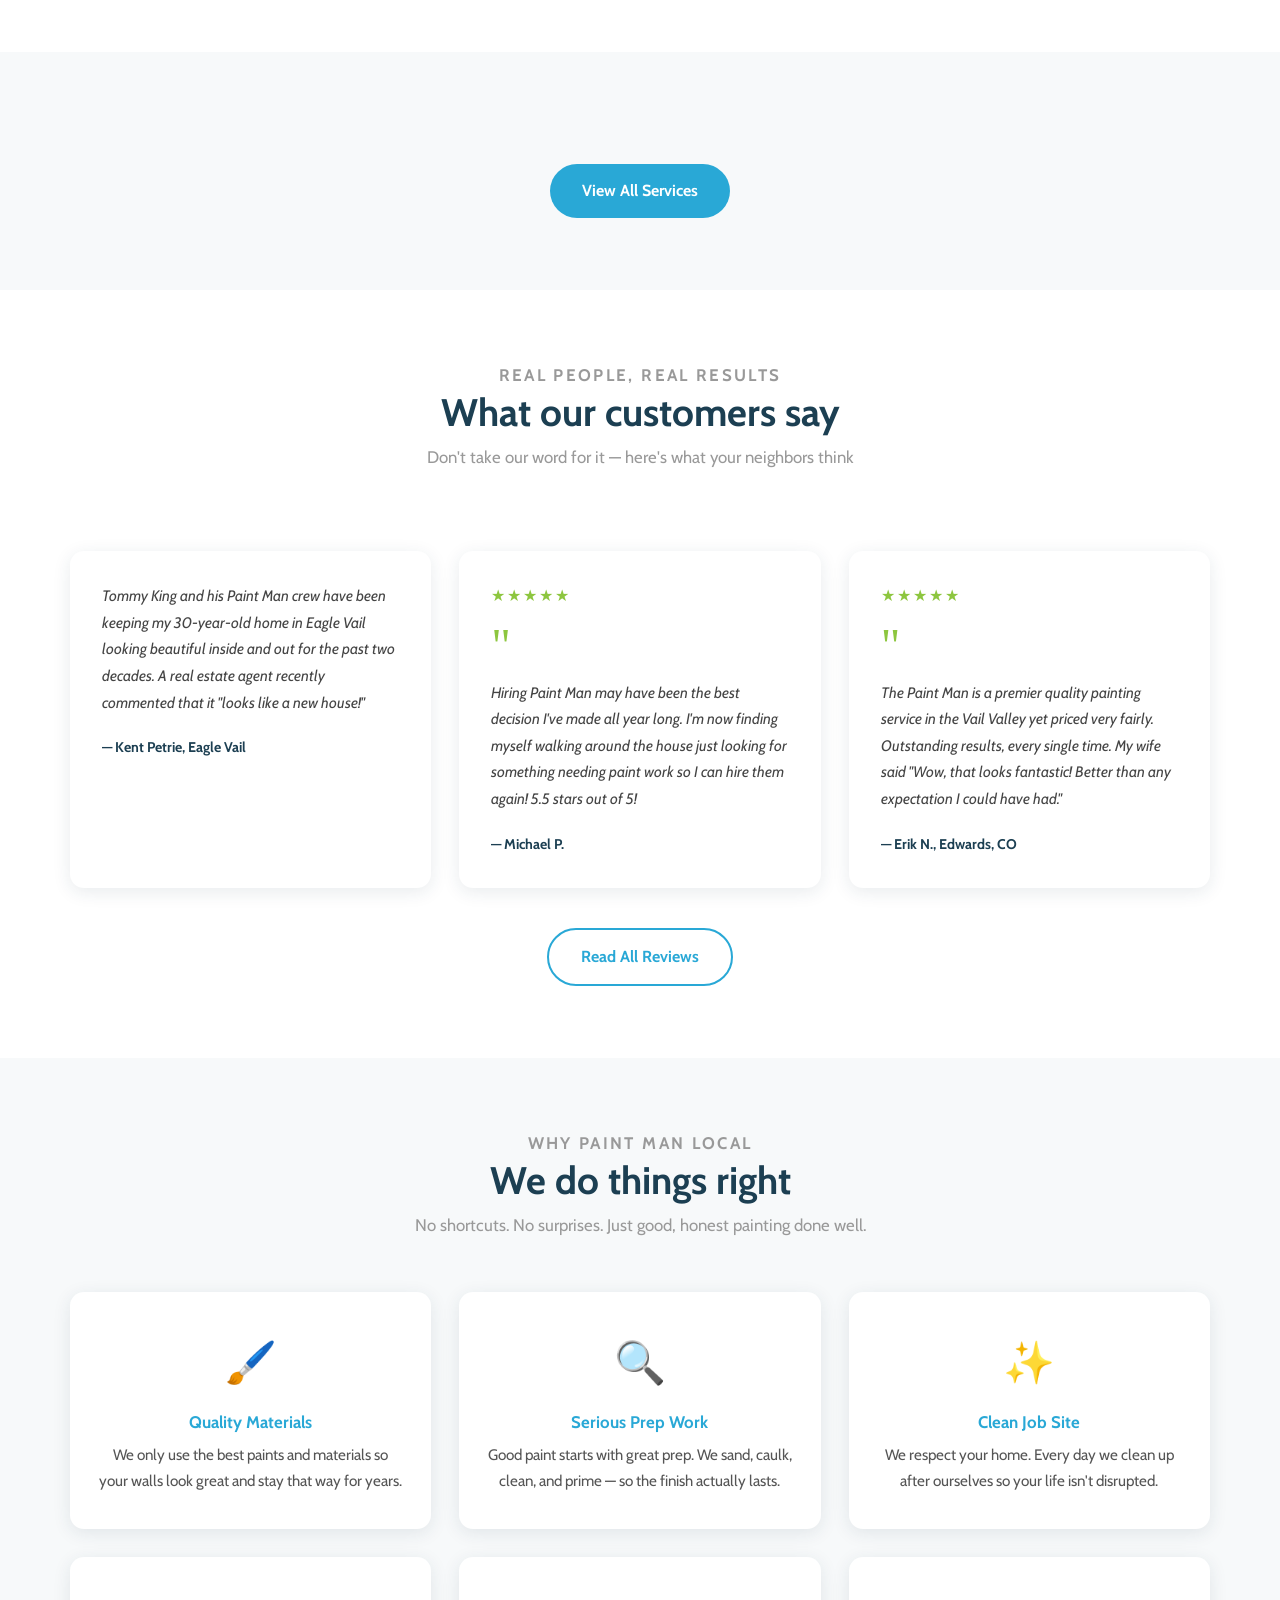
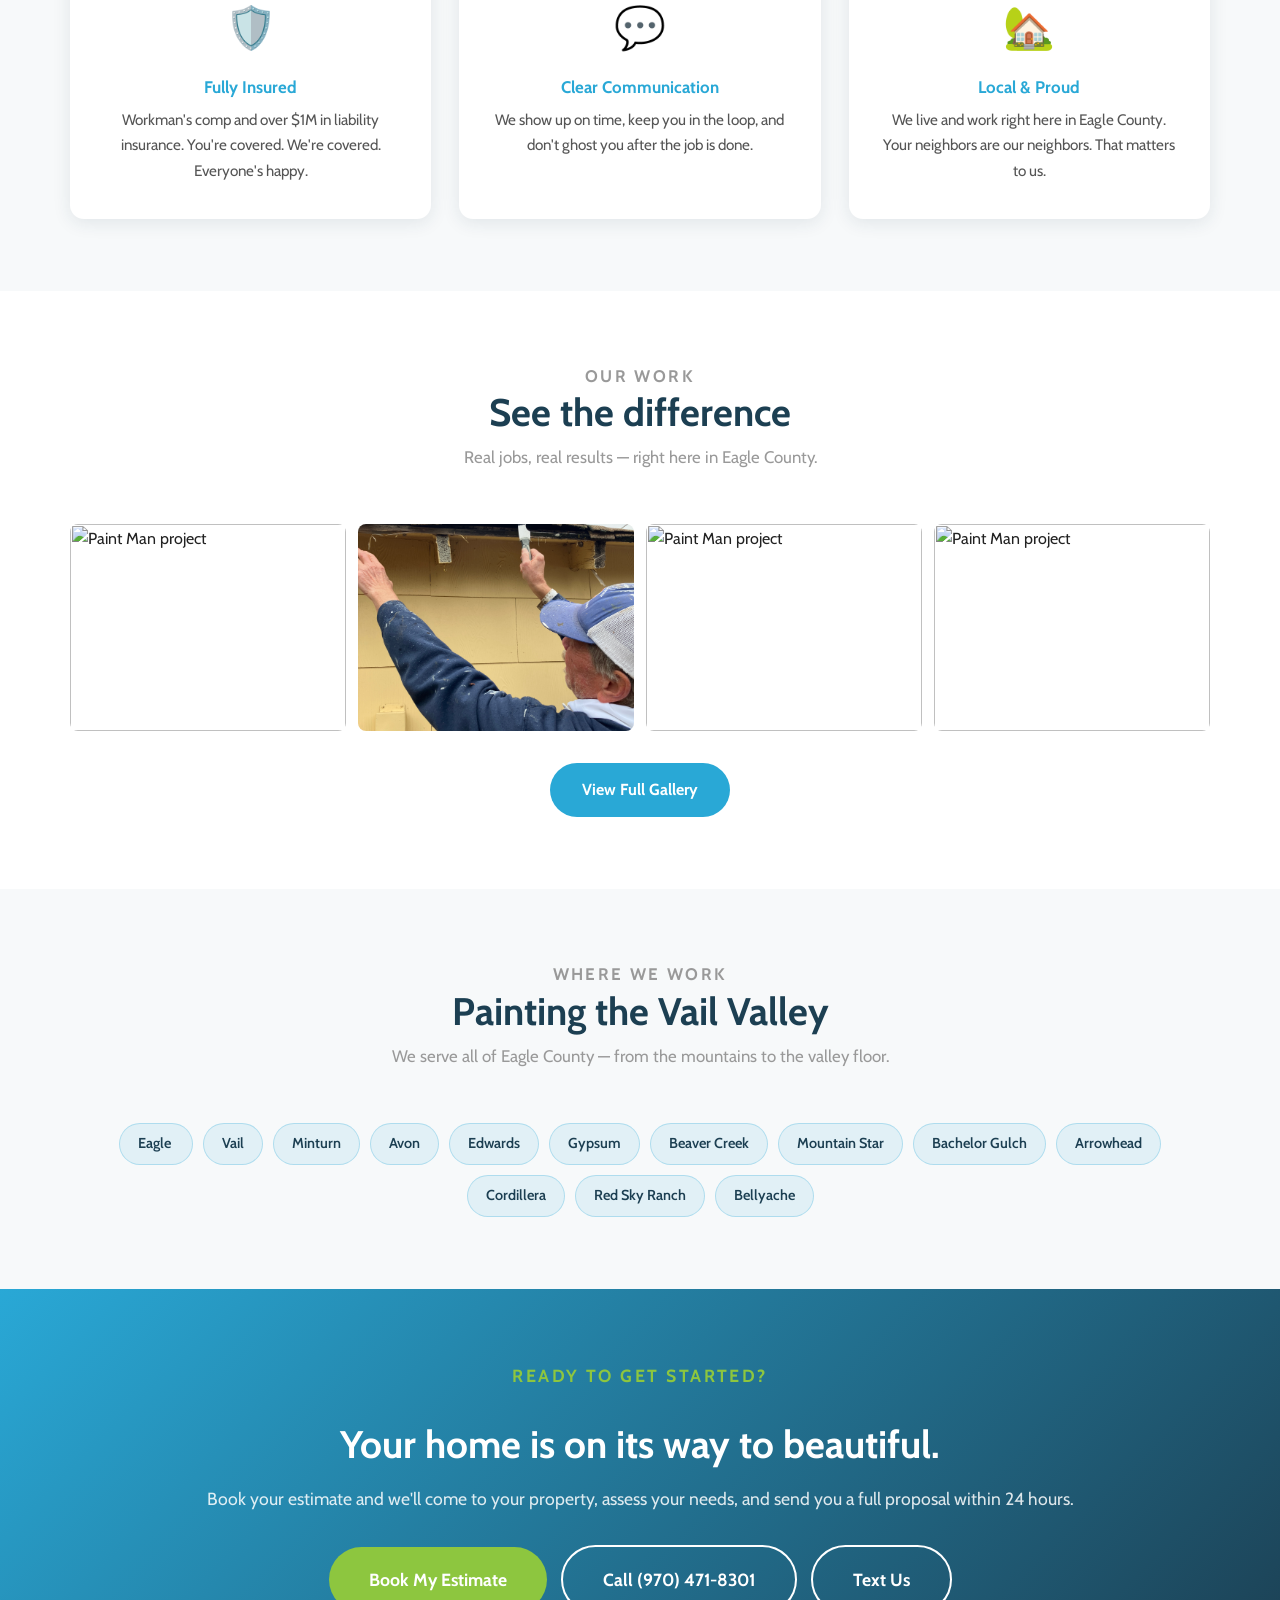
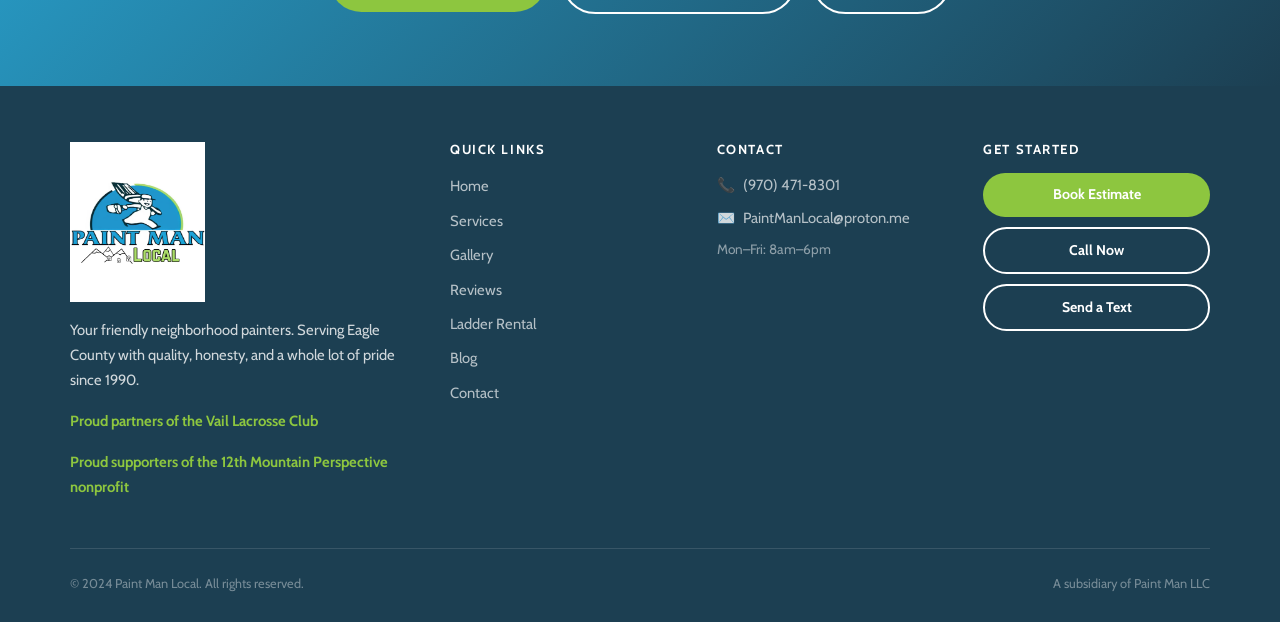
==== commit 1bb94381: "Update from Webstudio Editor" ====
--- a/index.html
+++ b/index.html
@@ -26,7 +26,7 @@
         <li><a href="index.html" class="active">Home</a></li>
         <li><a href="services.html">Services</a></li>
         <li><a href="gallery.html">Gallery</a></li>
-        <li><a href="reviews.html">Reviews</a></li>
+        <li>Feedback</li>
         <li><a href="ladder-rental.html">Ladder Rental</a></li>
         <li><a href="blog.html">Blog</a></li>
         <li><a href="contact.html">Contact</a></li>
@@ -160,17 +160,17 @@
           <h3>Clean Job Site</h3>
           <p>We respect your home. Every day we clean up after ourselves so your life isn't disrupted.</p>
         </div>
-        <div class="why-card" style="opacity: 1; transform: translateY(0px); transition: opacity 0.5s, transform 0.5s;">
+        <div class="why-card" style="opacity: 0; transform: translateY(24px); transition: opacity 0.5s, transform 0.5s;">
           <div class="why-icon">🛡️</div>
           <h3>Fully Insured</h3>
           <p>Workman's comp and over $1M in liability insurance. You're covered. We're covered. Everyone's happy.</p>
         </div>
-        <div class="why-card" style="opacity: 1; transform: translateY(0px); transition: opacity 0.5s, transform 0.5s;">
+        <div class="why-card" style="opacity: 0; transform: translateY(24px); transition: opacity 0.5s, transform 0.5s;">
           <div class="why-icon">💬</div>
           <h3>Clear Communication</h3>
           <p>We show up on time, keep you in the loop, and don't ghost you after the job is done.</p>
         </div>
-        <div class="why-card" style="opacity: 1; transform: translateY(0px); transition: opacity 0.5s, transform 0.5s;">
+        <div class="why-card" style="opacity: 0; transform: translateY(24px); transition: opacity 0.5s, transform 0.5s;">
           <div class="why-icon">🏡</div>
           <h3>Local &amp; Proud</h3>
           <p>We live and work right here in Eagle County. Your neighbors are our neighbors. That matters to us.</p>
@@ -188,19 +188,19 @@
         <p>Real jobs, real results — right here in Eagle County.</p>
       </div>
       <div class="gallery-grid" style="grid-template-columns: repeat(4, 1fr);">
-        <div class="gallery-item" style="opacity: 1; transform: translateY(0px); transition: opacity 0.5s, transform 0.5s;">
+        <div class="gallery-item" style="opacity: 0; transform: translateY(24px); transition: opacity 0.5s, transform 0.5s;">
           <img src="images/IMG_0089.jpeg" alt="Paint Man project" >
           <div class="gallery-overlay"><span class="gallery-overlay-icon">🔍</span></div>
         </div>
-        <div class="gallery-item" style="opacity: 1; transform: translateY(0px); transition: opacity 0.5s, transform 0.5s;">
+        <div class="gallery-item" style="opacity: 0; transform: translateY(24px); transition: opacity 0.5s, transform 0.5s;">
           <img src="images/IMG_1297.jpeg" alt="Paint Man project" >
           <div class="gallery-overlay"><span class="gallery-overlay-icon">🔍</span></div>
         </div>
-        <div class="gallery-item" style="opacity: 1; transform: translateY(0px); transition: opacity 0.5s, transform 0.5s;">
+        <div class="gallery-item" style="opacity: 0; transform: translateY(24px); transition: opacity 0.5s, transform 0.5s;">
           <img src="https://images.squarespace-cdn.com/content/v1/59067b9537c581913d2792bd/1530547490430-H1JJKJUBM1MNT9XOV9Q0/PM2.jpg" alt="Paint Man project" >
           <div class="gallery-overlay"><span class="gallery-overlay-icon">🔍</span></div>
         </div>
-        <div class="gallery-item" style="opacity: 1; transform: translateY(0px); transition: opacity 0.5s, transform 0.5s;">
+        <div class="gallery-item" style="opacity: 0; transform: translateY(24px); transition: opacity 0.5s, transform 0.5s;">
           <img src="https://images.squarespace-cdn.com/content/v1/59067b9537c581913d2792bd/1530547491045-X98XNW7NJZYG0W7FWSG1/PMLocal-2-removebg copy 4.png" alt="Paint Man project" >
           <div class="gallery-overlay"><span class="gallery-overlay-icon">🔍</span></div>
         </div>
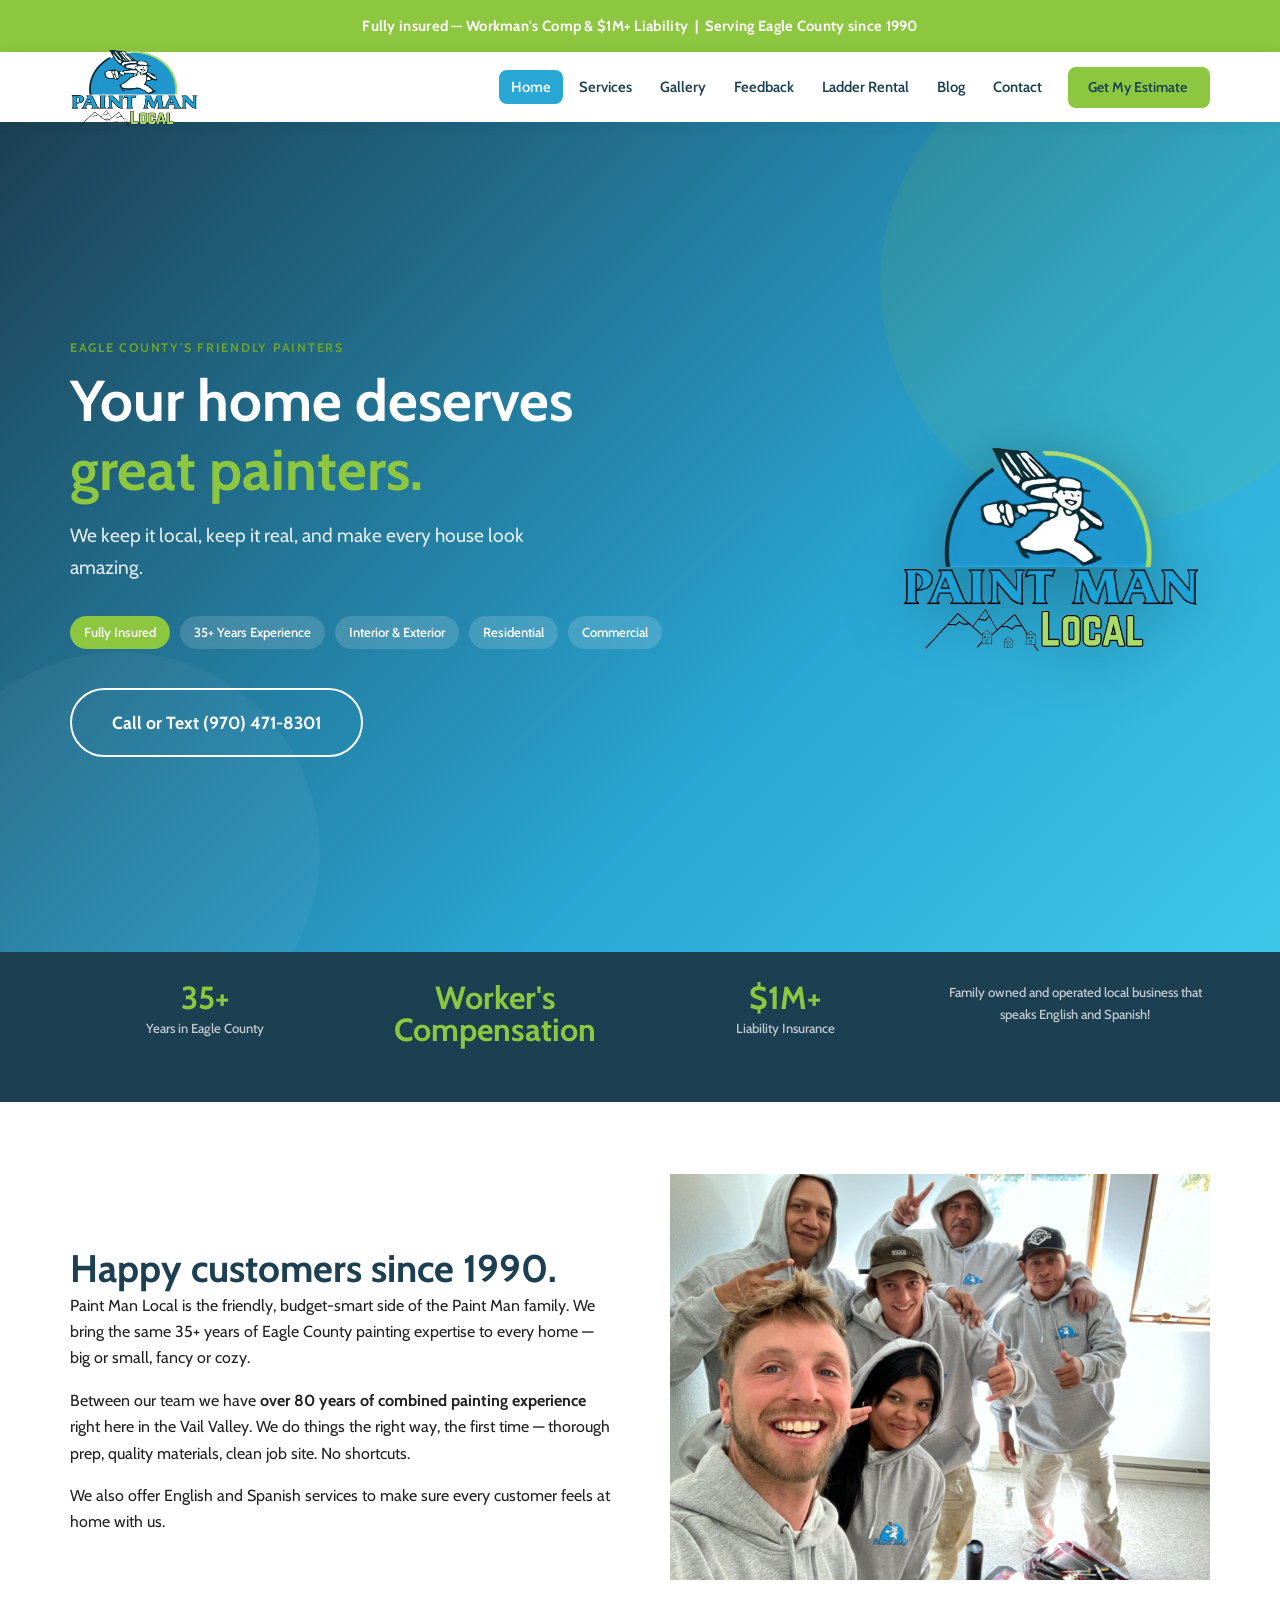
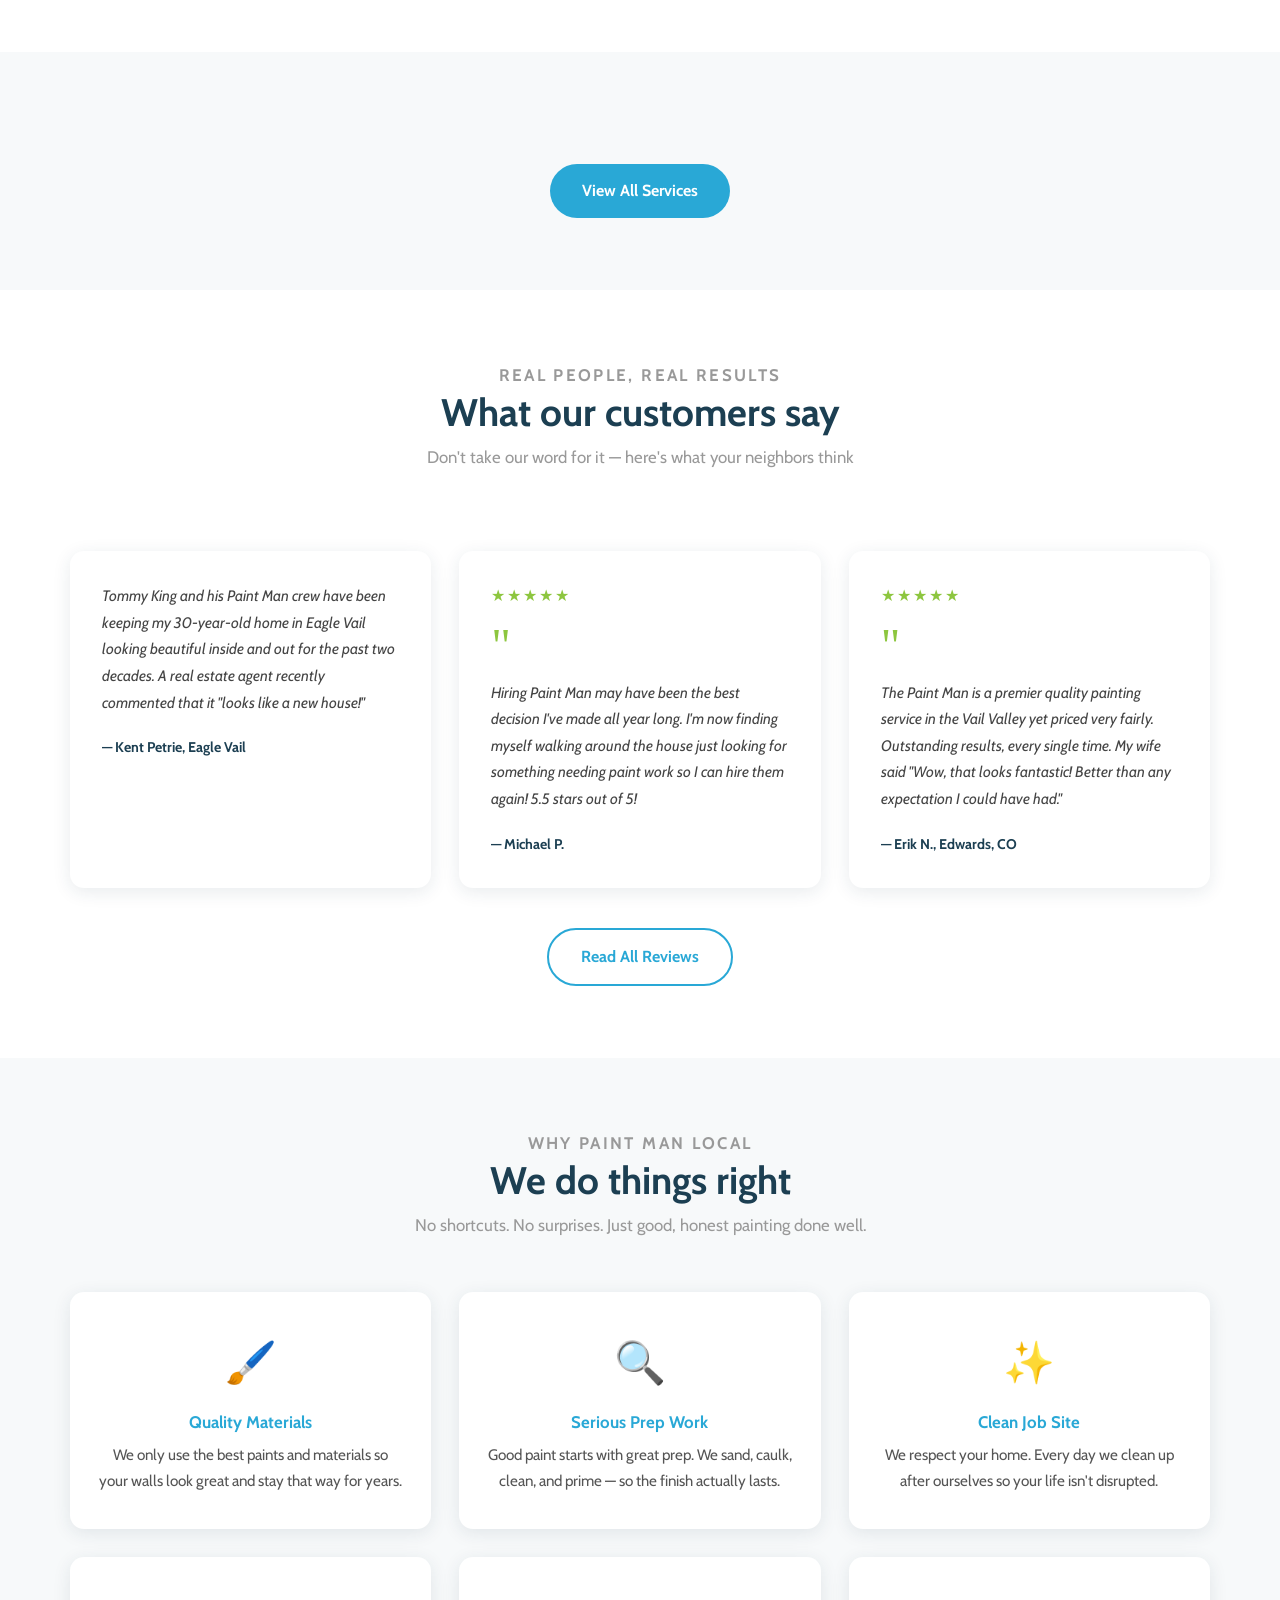
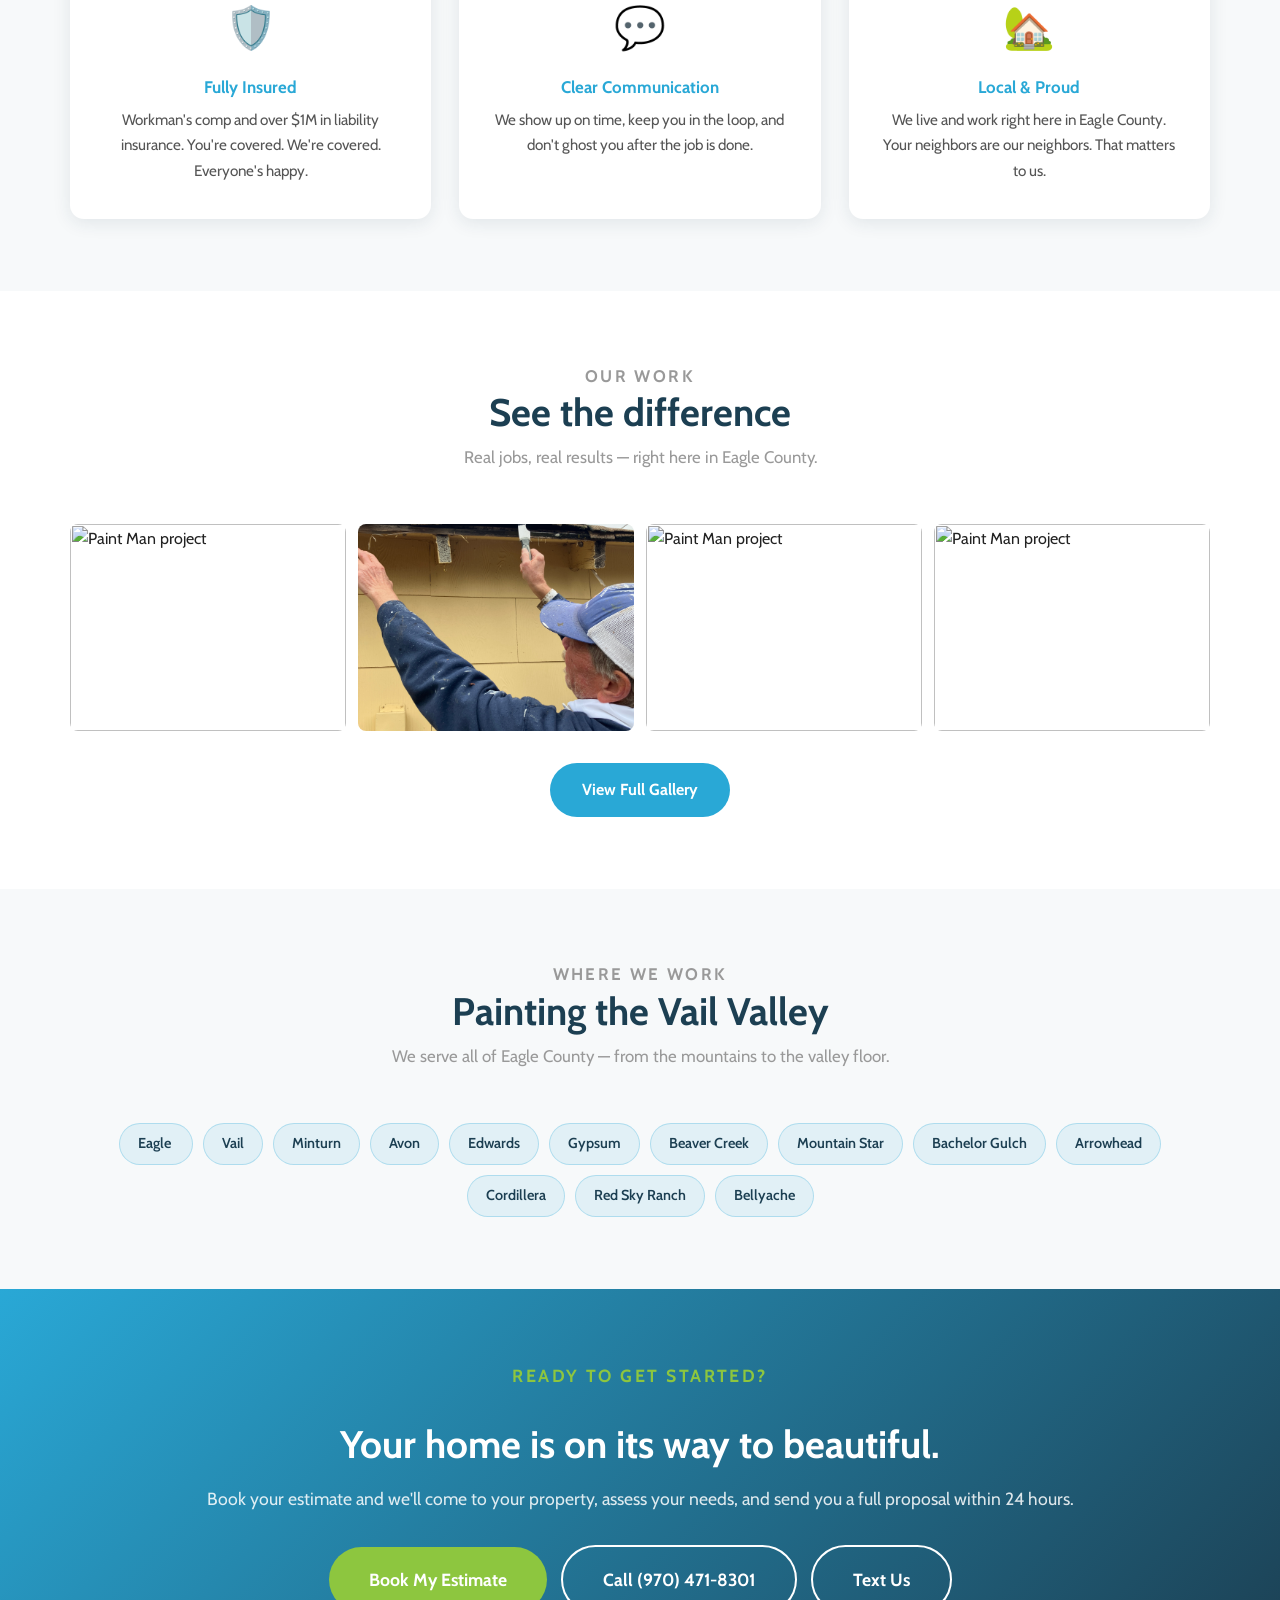
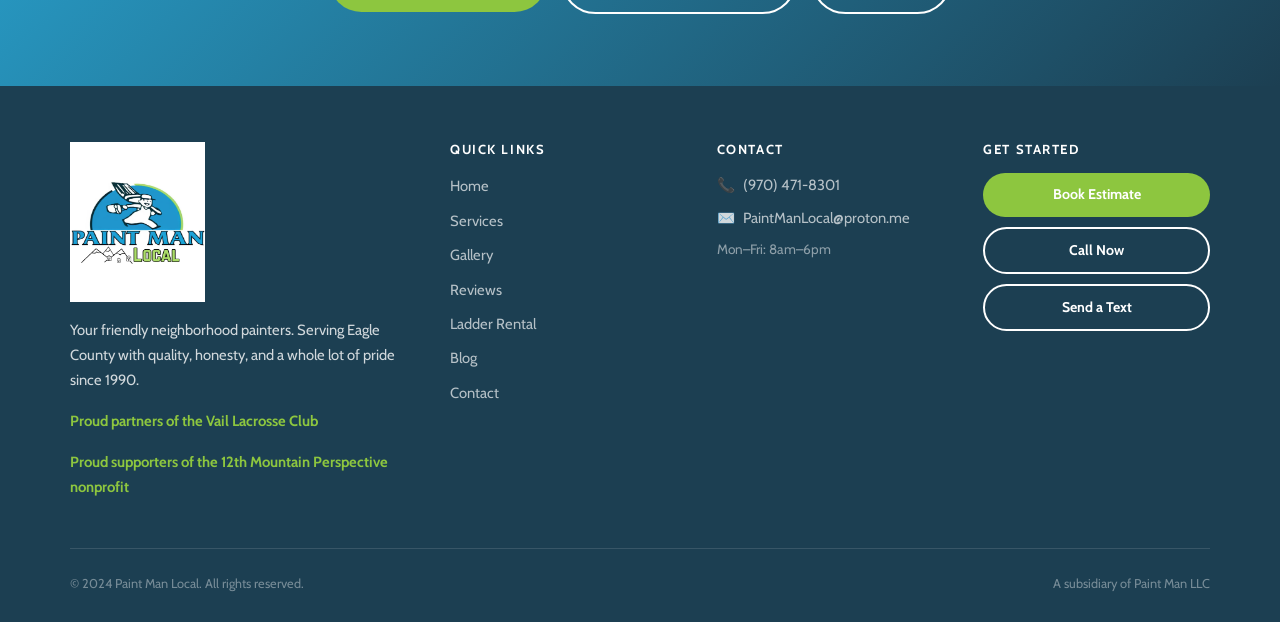
==== commit 3cae8c18: "Fix Feedback nav link on all pages" ====
--- a/index.html
+++ b/index.html
@@ -26,7 +26,7 @@
         <li><a href="index.html" class="active">Home</a></li>
         <li><a href="services.html">Services</a></li>
         <li><a href="gallery.html">Gallery</a></li>
-        <li>Feedback</li>
+        <li><a href="reviews.html">Feedback</a></li>
         <li><a href="ladder-rental.html">Ladder Rental</a></li>
         <li><a href="blog.html">Blog</a></li>
         <li><a href="contact.html">Contact</a></li>
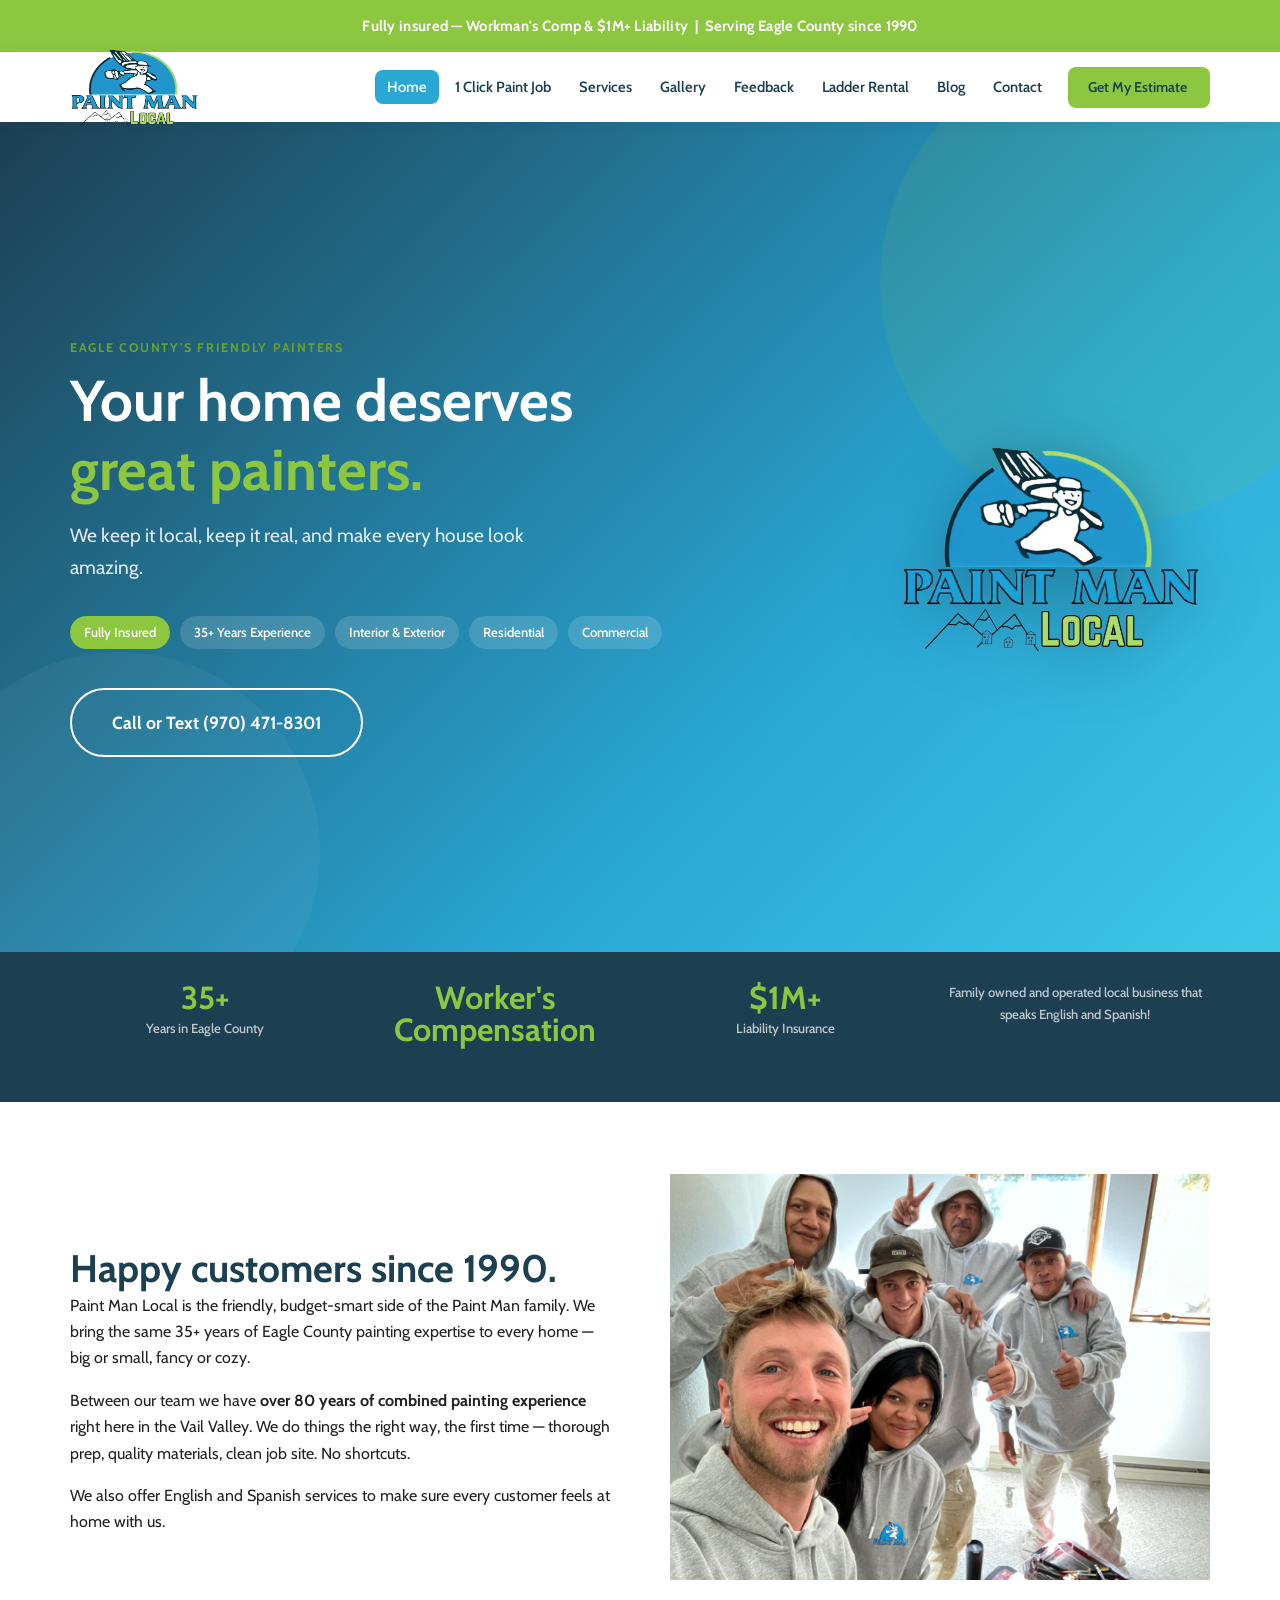
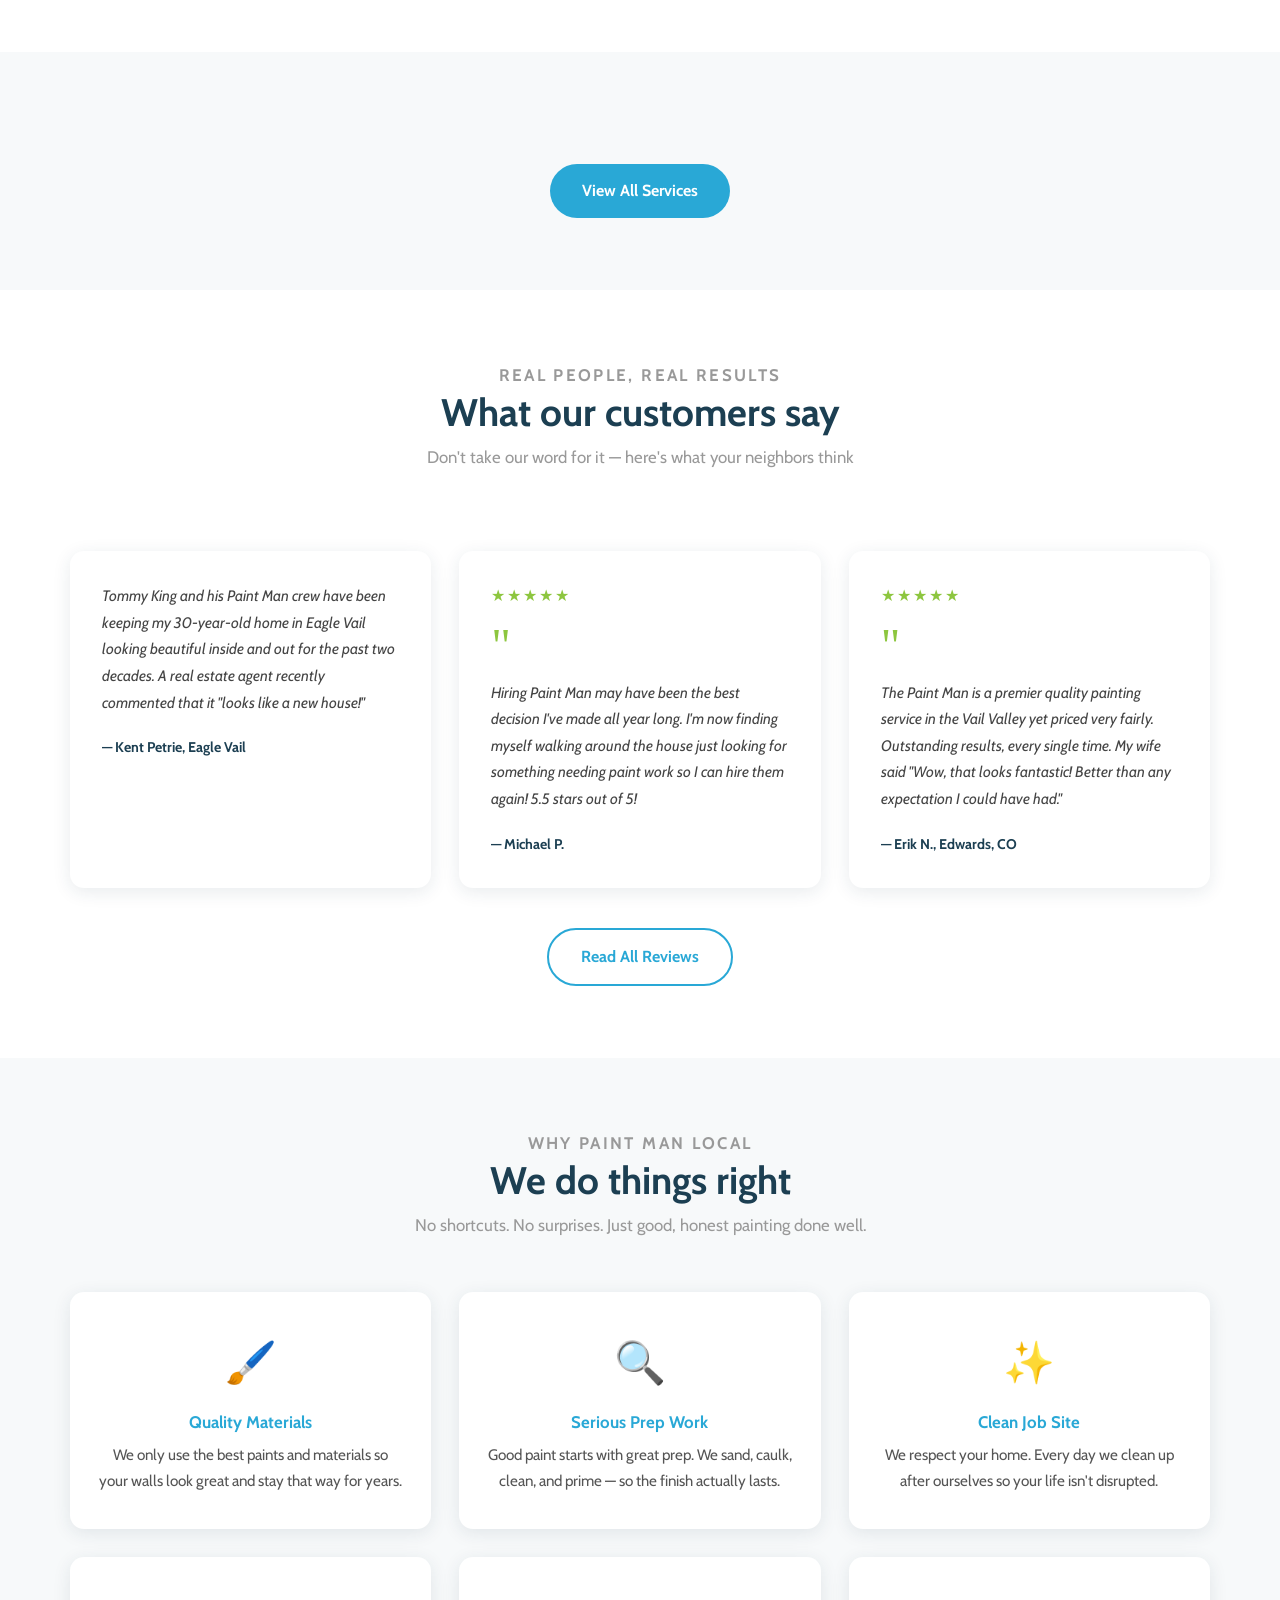
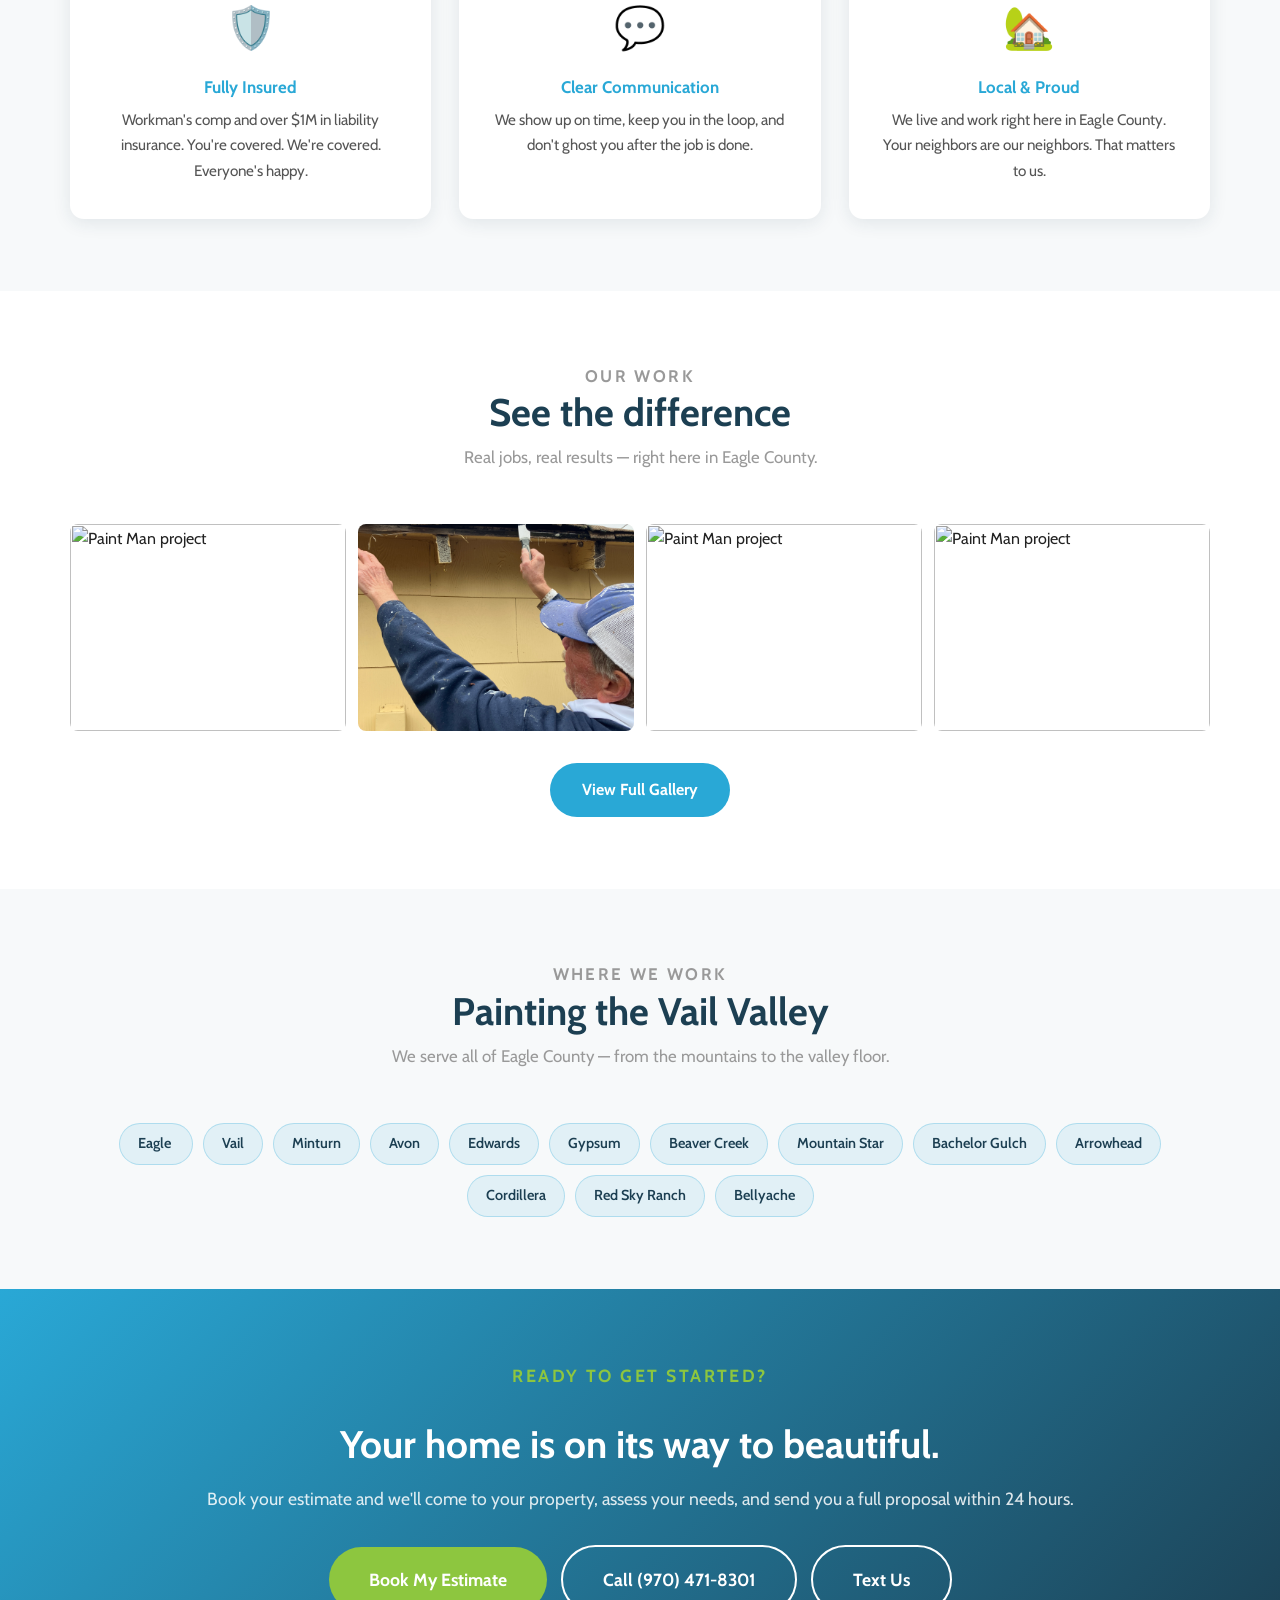
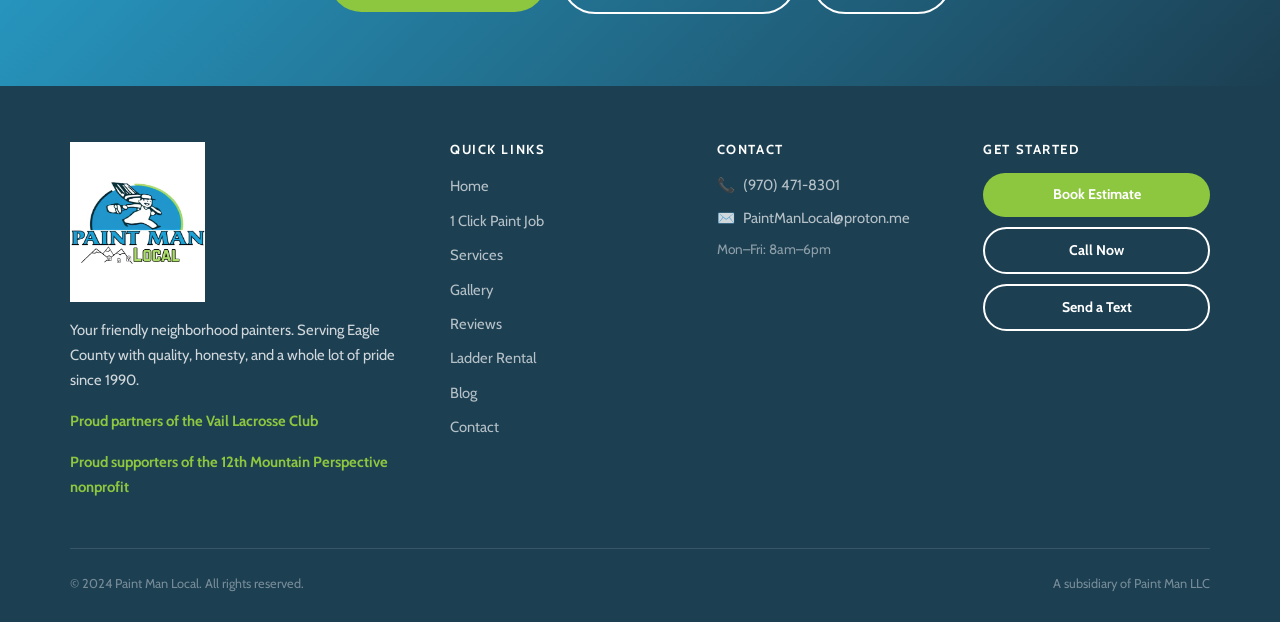
==== commit 8f22c705: "Add 1 Click Paint Job page and update nav on all pages" ====
--- a/index.html
+++ b/index.html
@@ -24,6 +24,7 @@
       </a>
       <ul class="nav-menu">
         <li><a href="index.html" class="active">Home</a></li>
+        <li><a href="1-click-paint-job.html">1 Click Paint Job</a></li>
         <li><a href="services.html">Services</a></li>
         <li><a href="gallery.html">Gallery</a></li>
         <li><a href="reviews.html">Feedback</a></li>
@@ -266,6 +267,7 @@
           <h4>Quick Links</h4>
           <ul class="footer-links">
             <li><a href="index.html">Home</a></li>
+            <li><a href="1-click-paint-job.html">1 Click Paint Job</a></li>
             <li><a href="services.html">Services</a></li>
             <li><a href="gallery.html">Gallery</a></li>
             <li><a href="reviews.html">Reviews</a></li>
